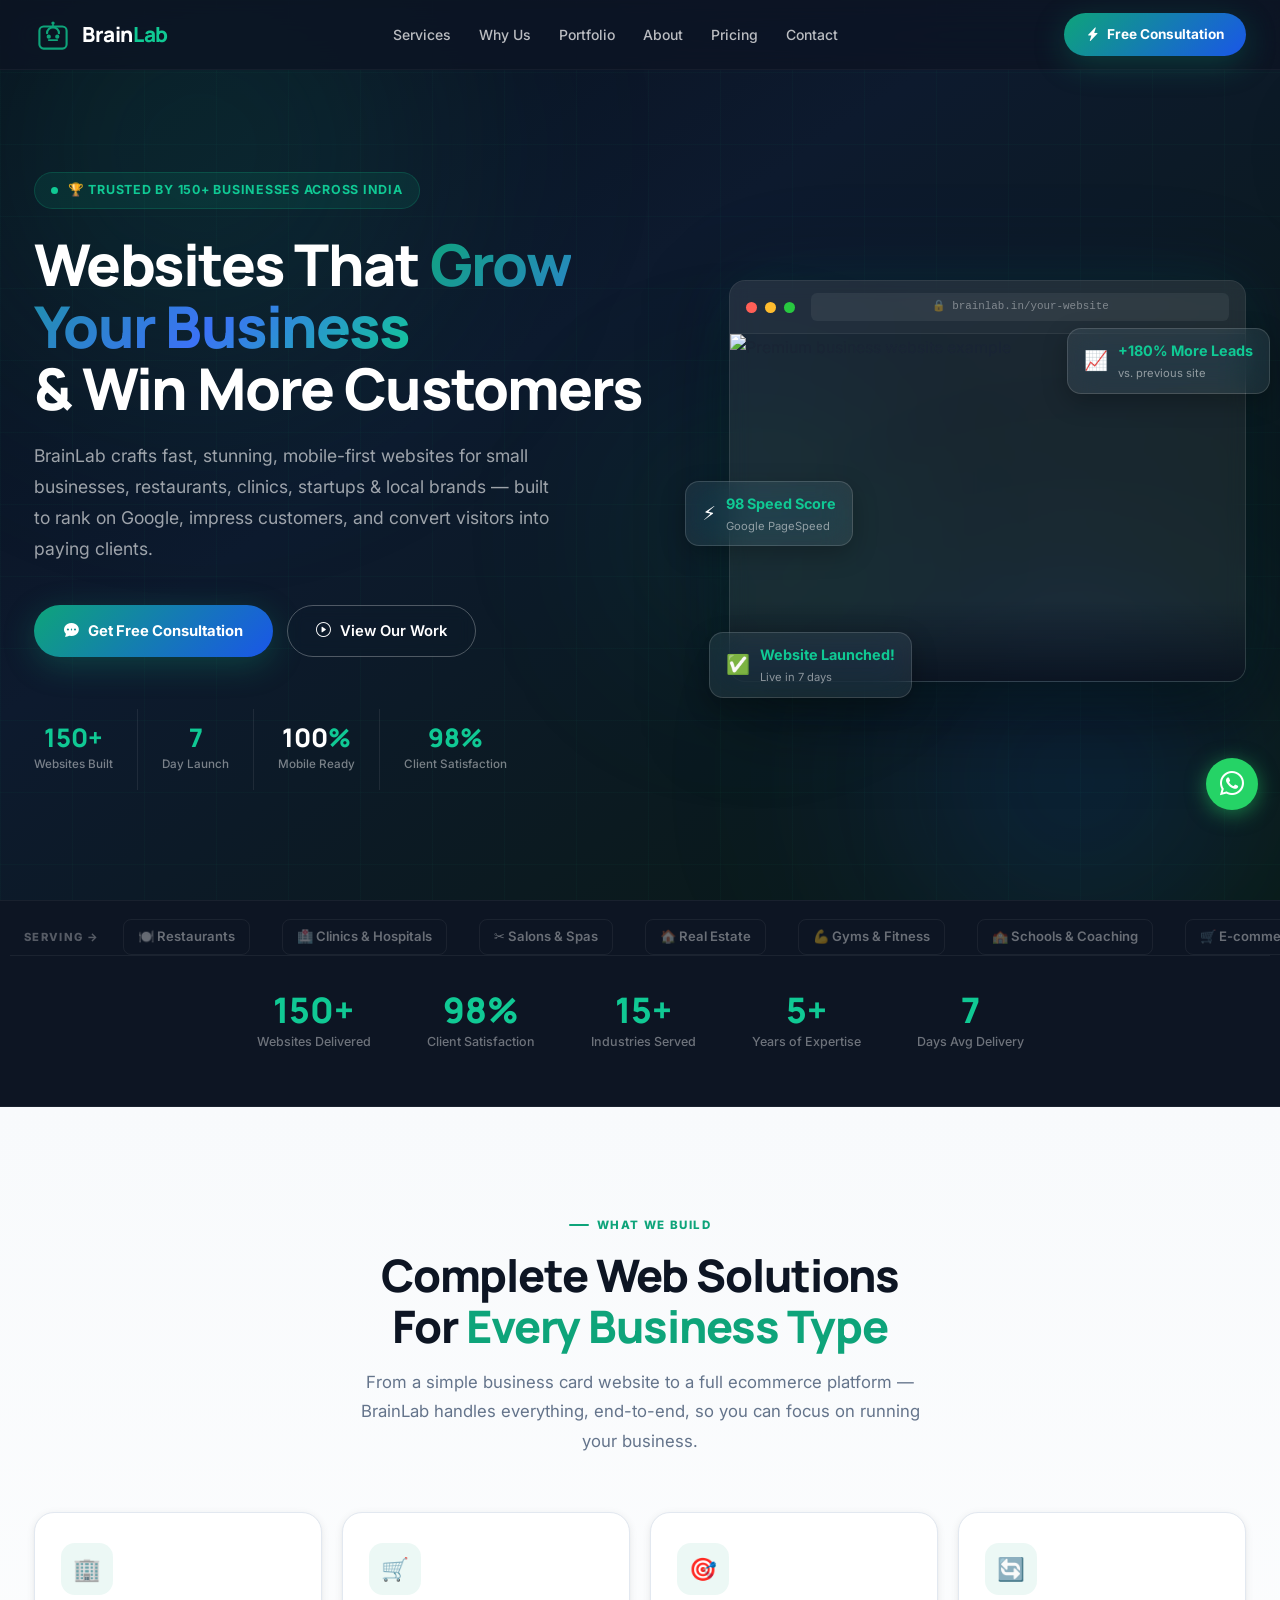
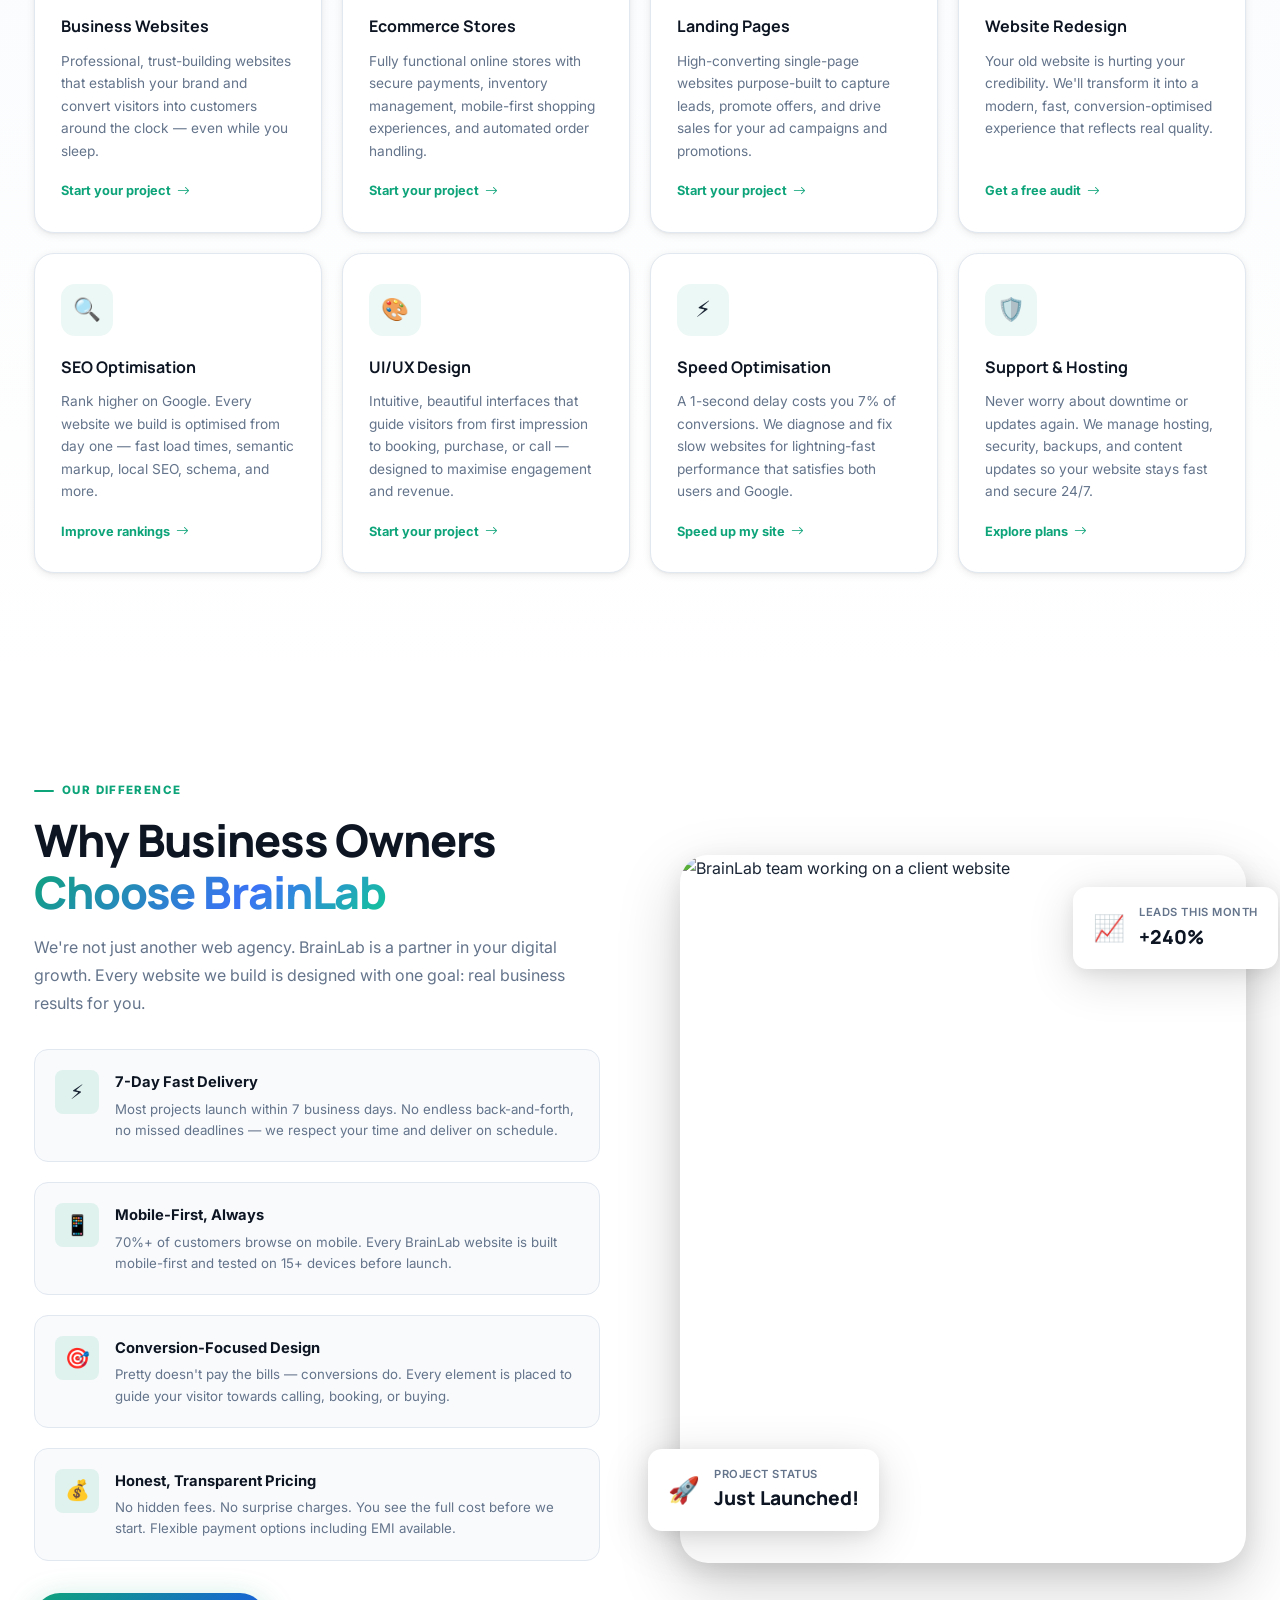
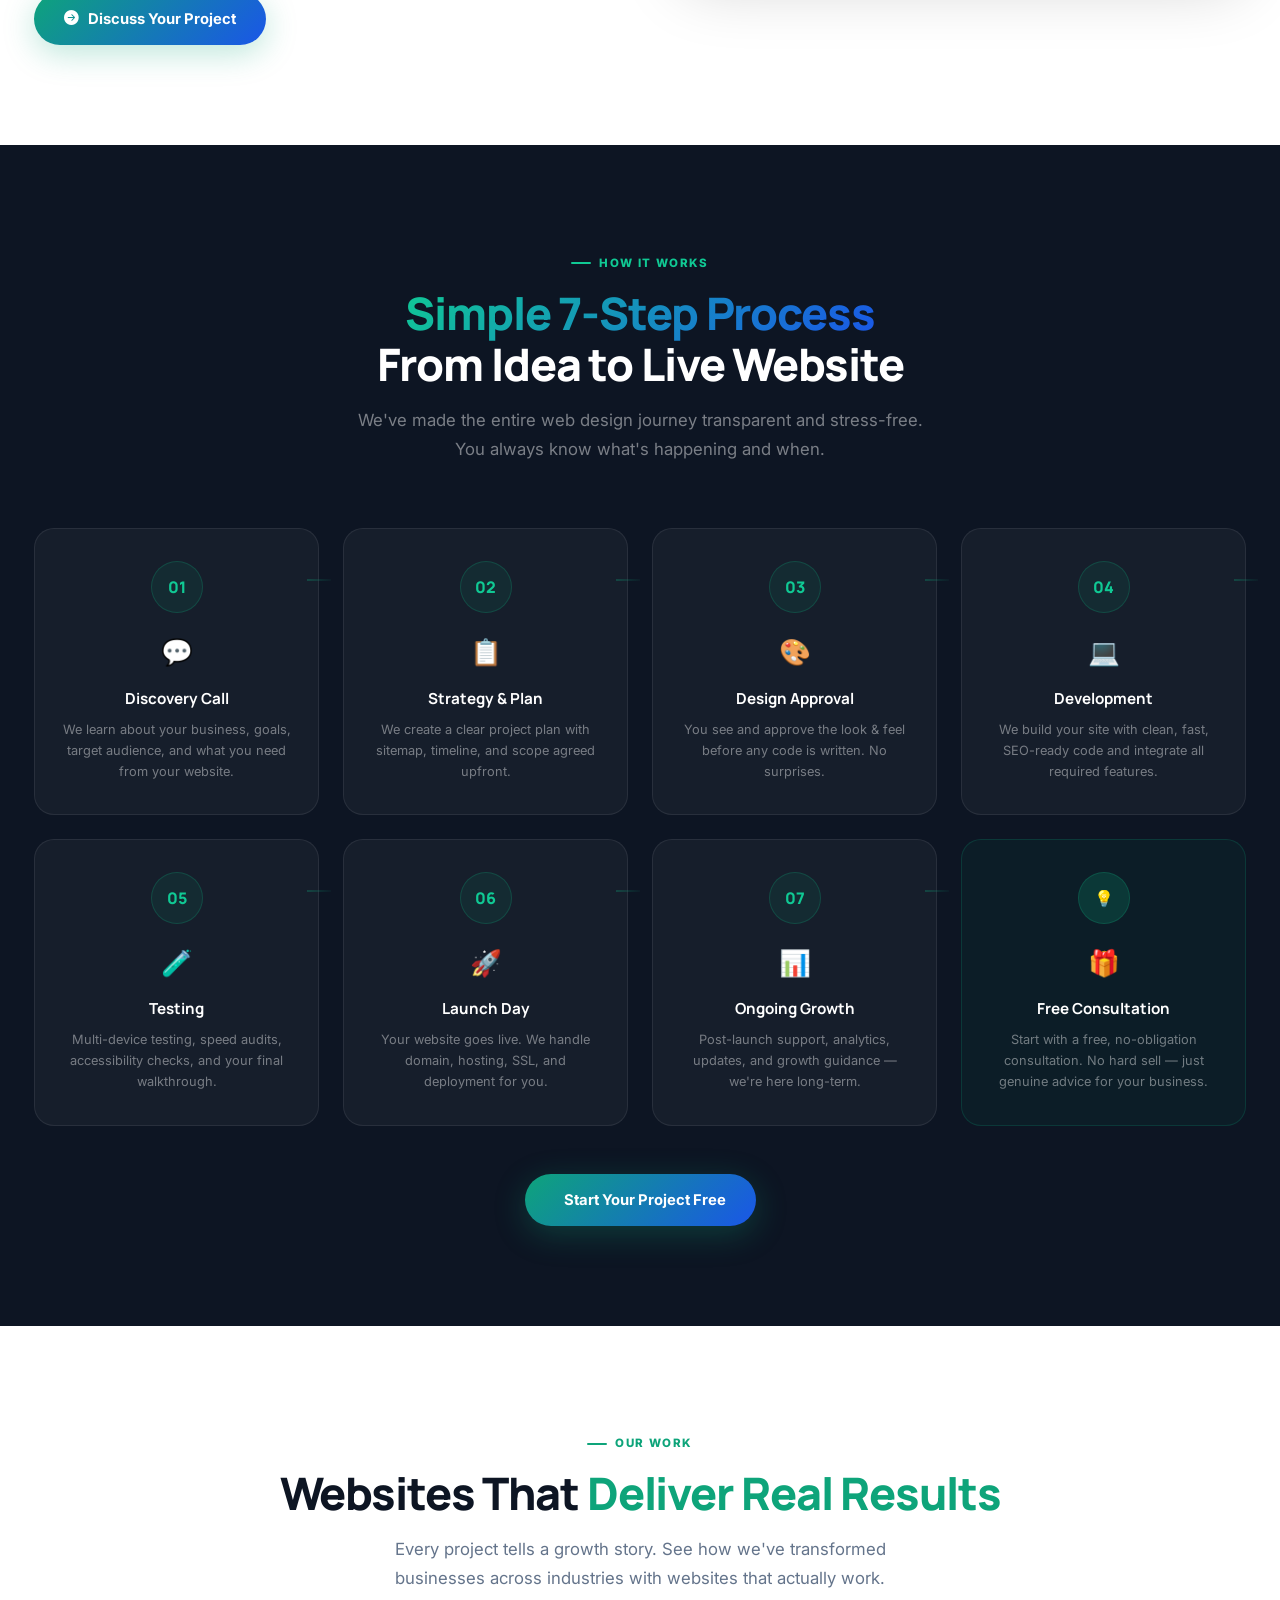
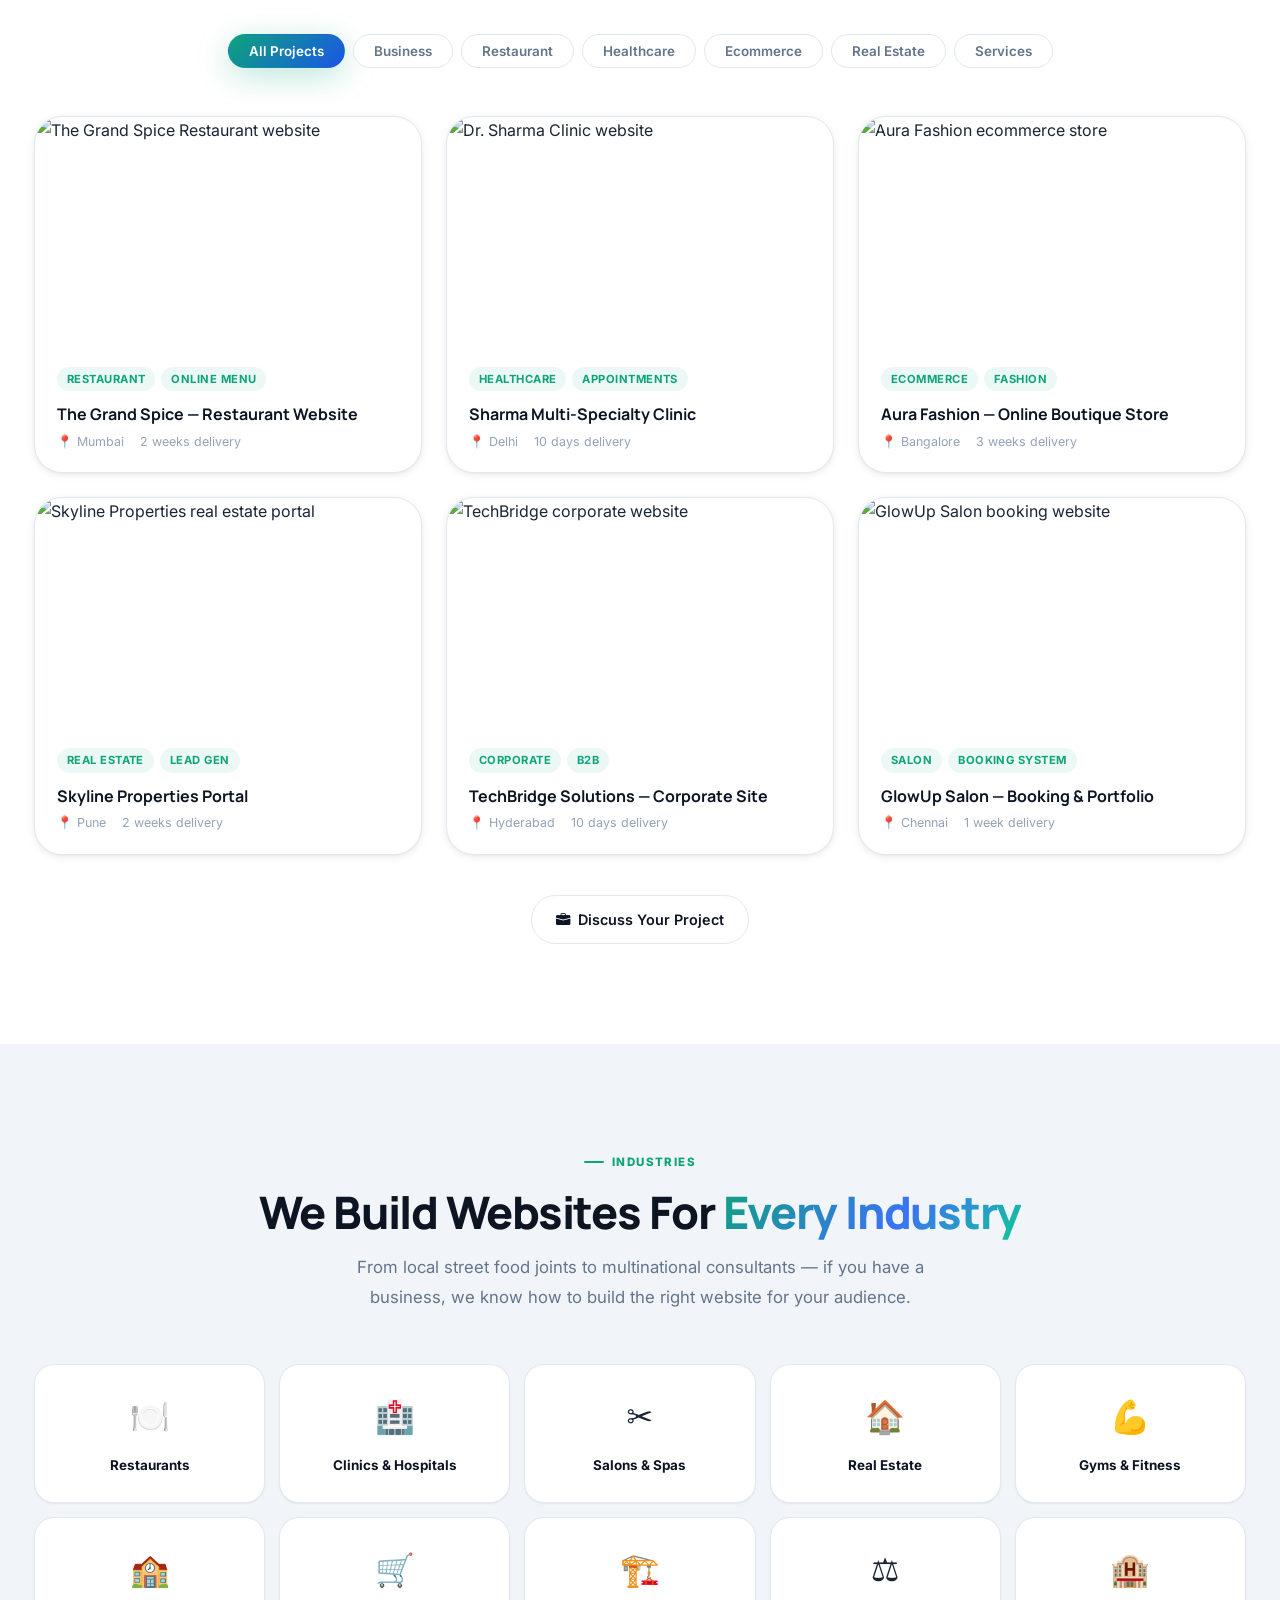
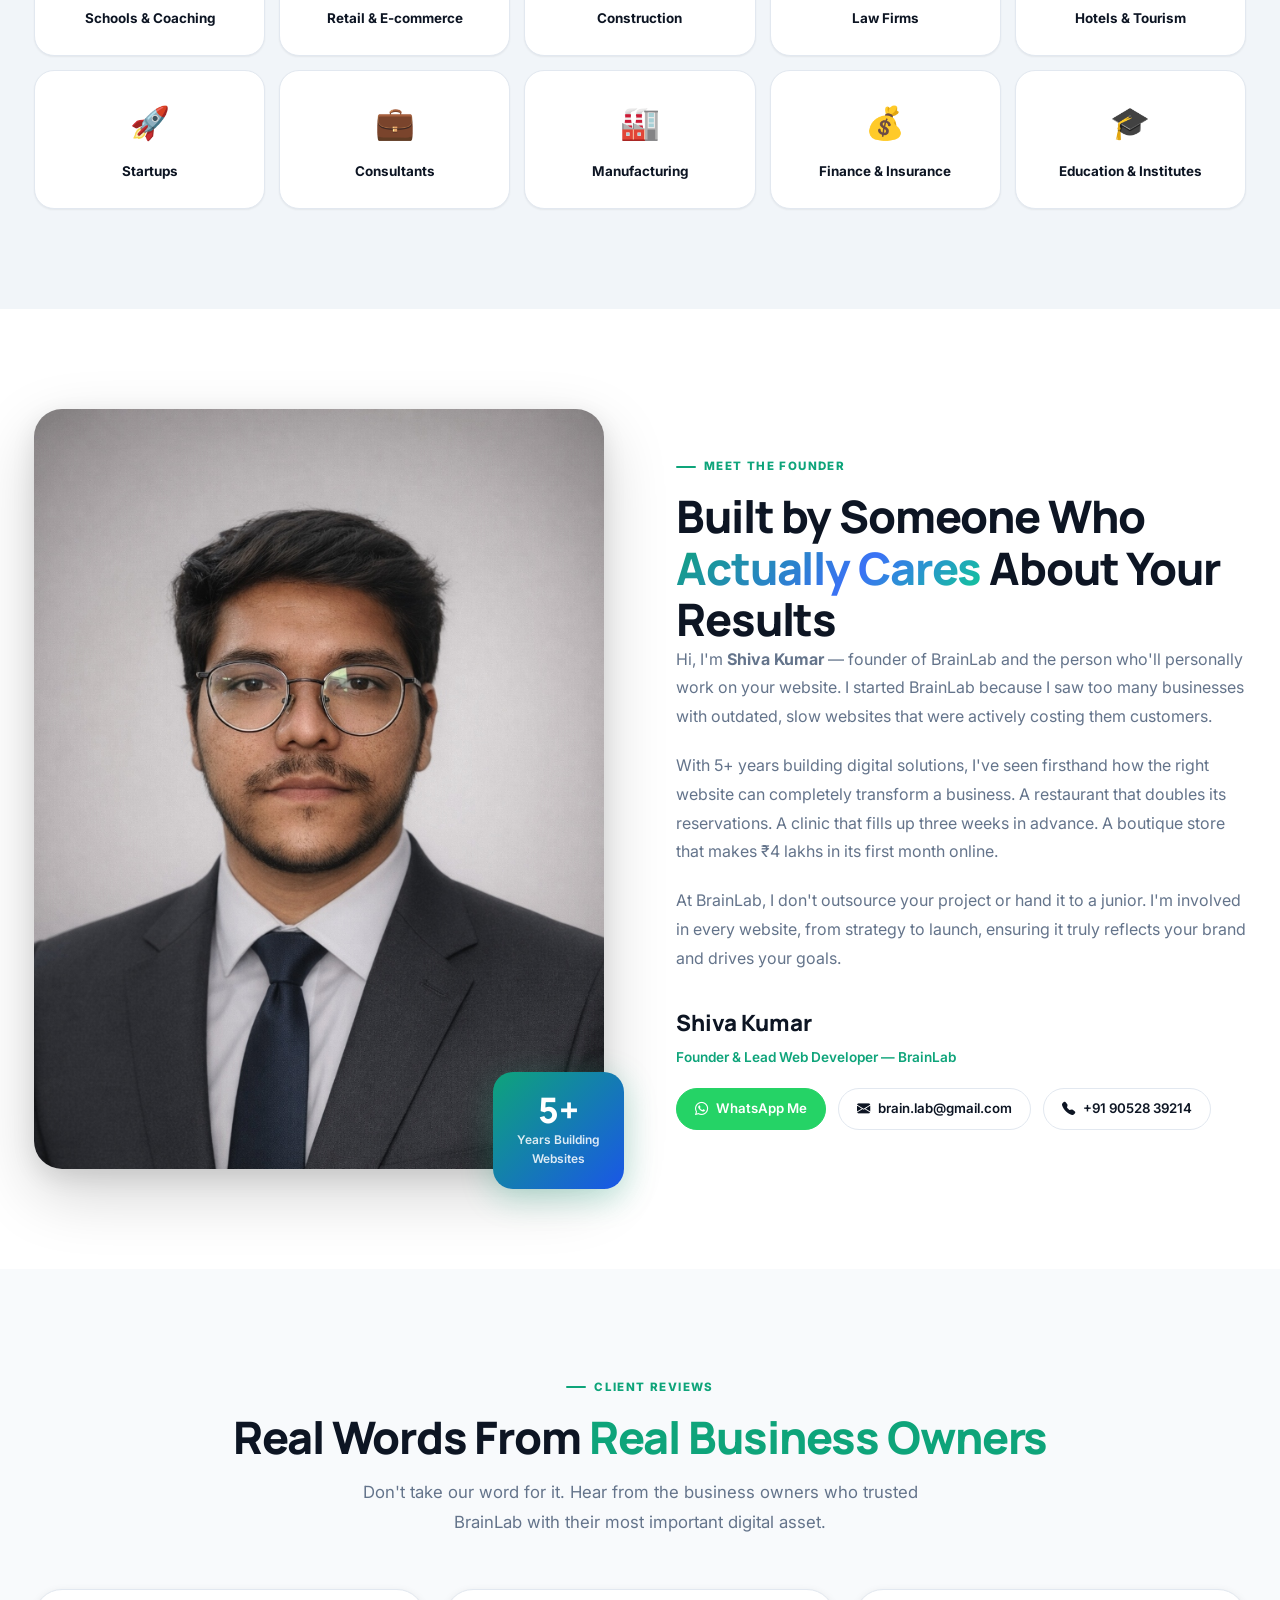
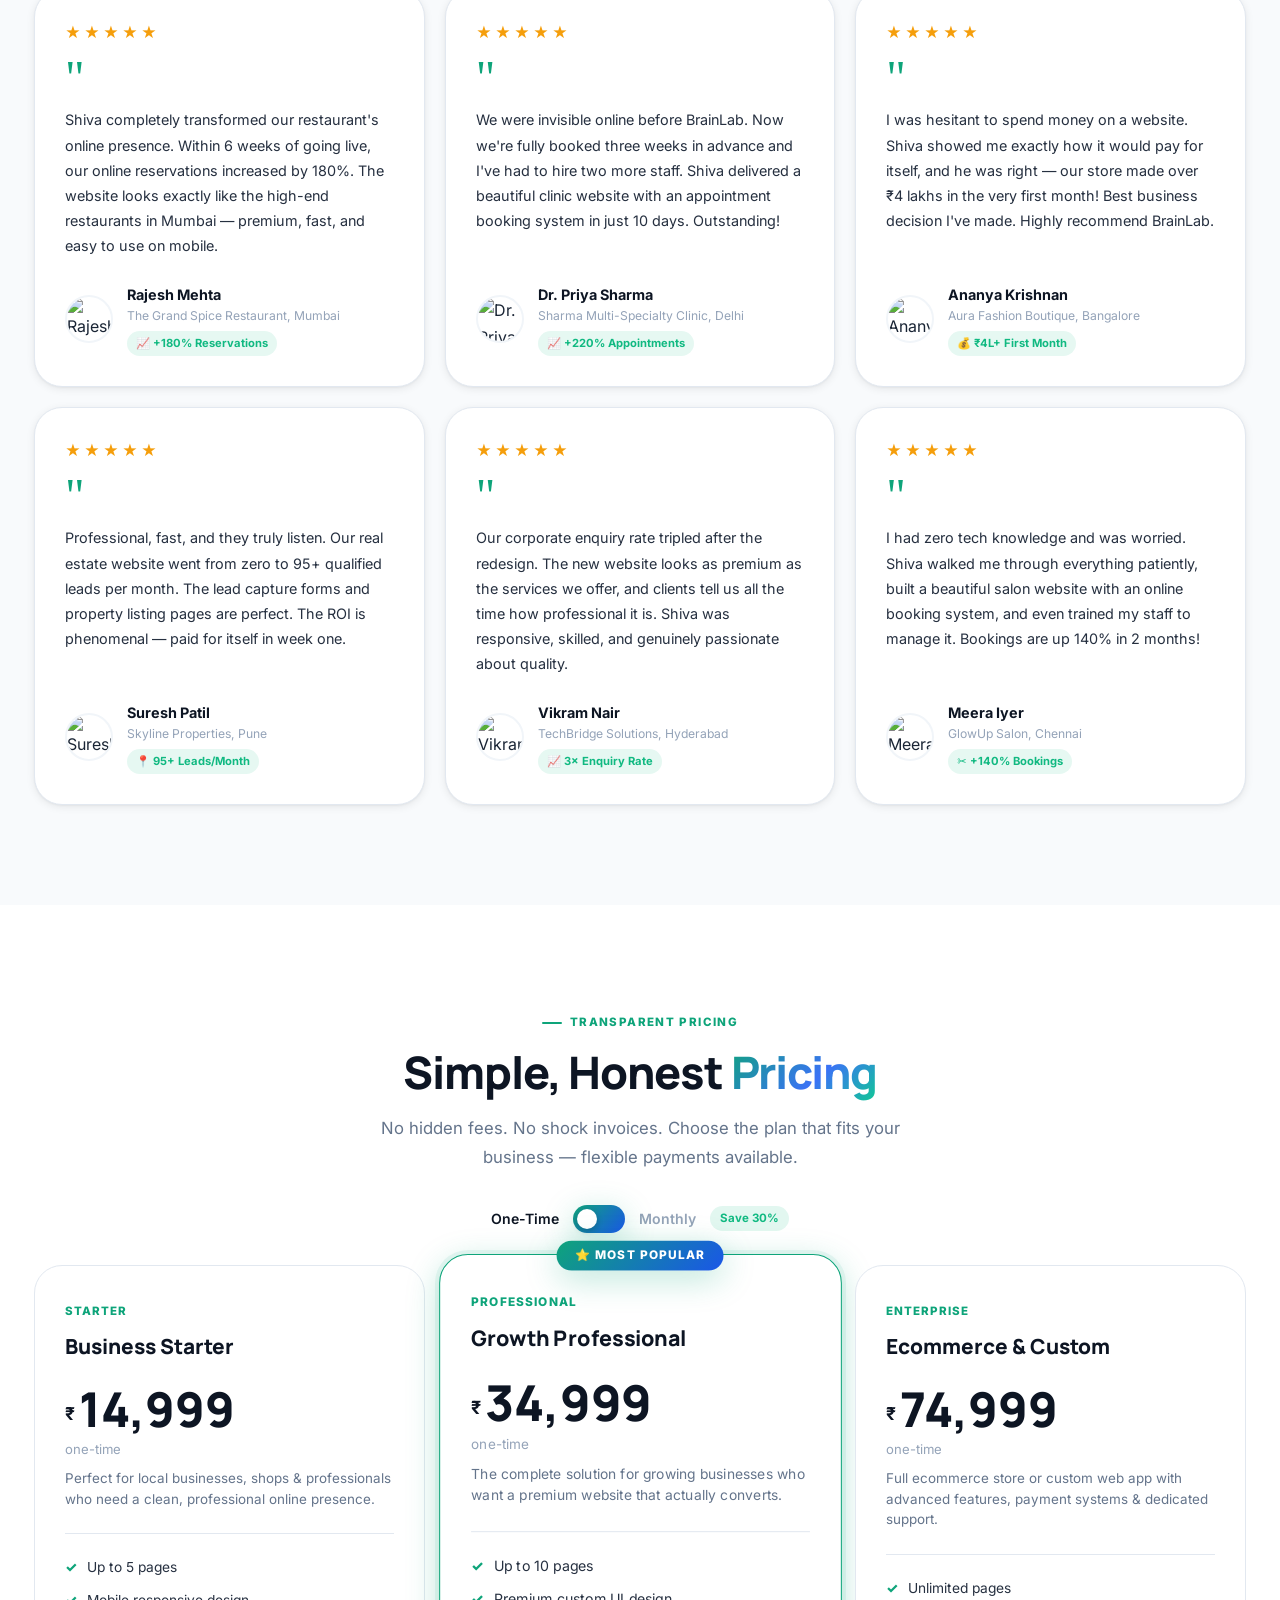
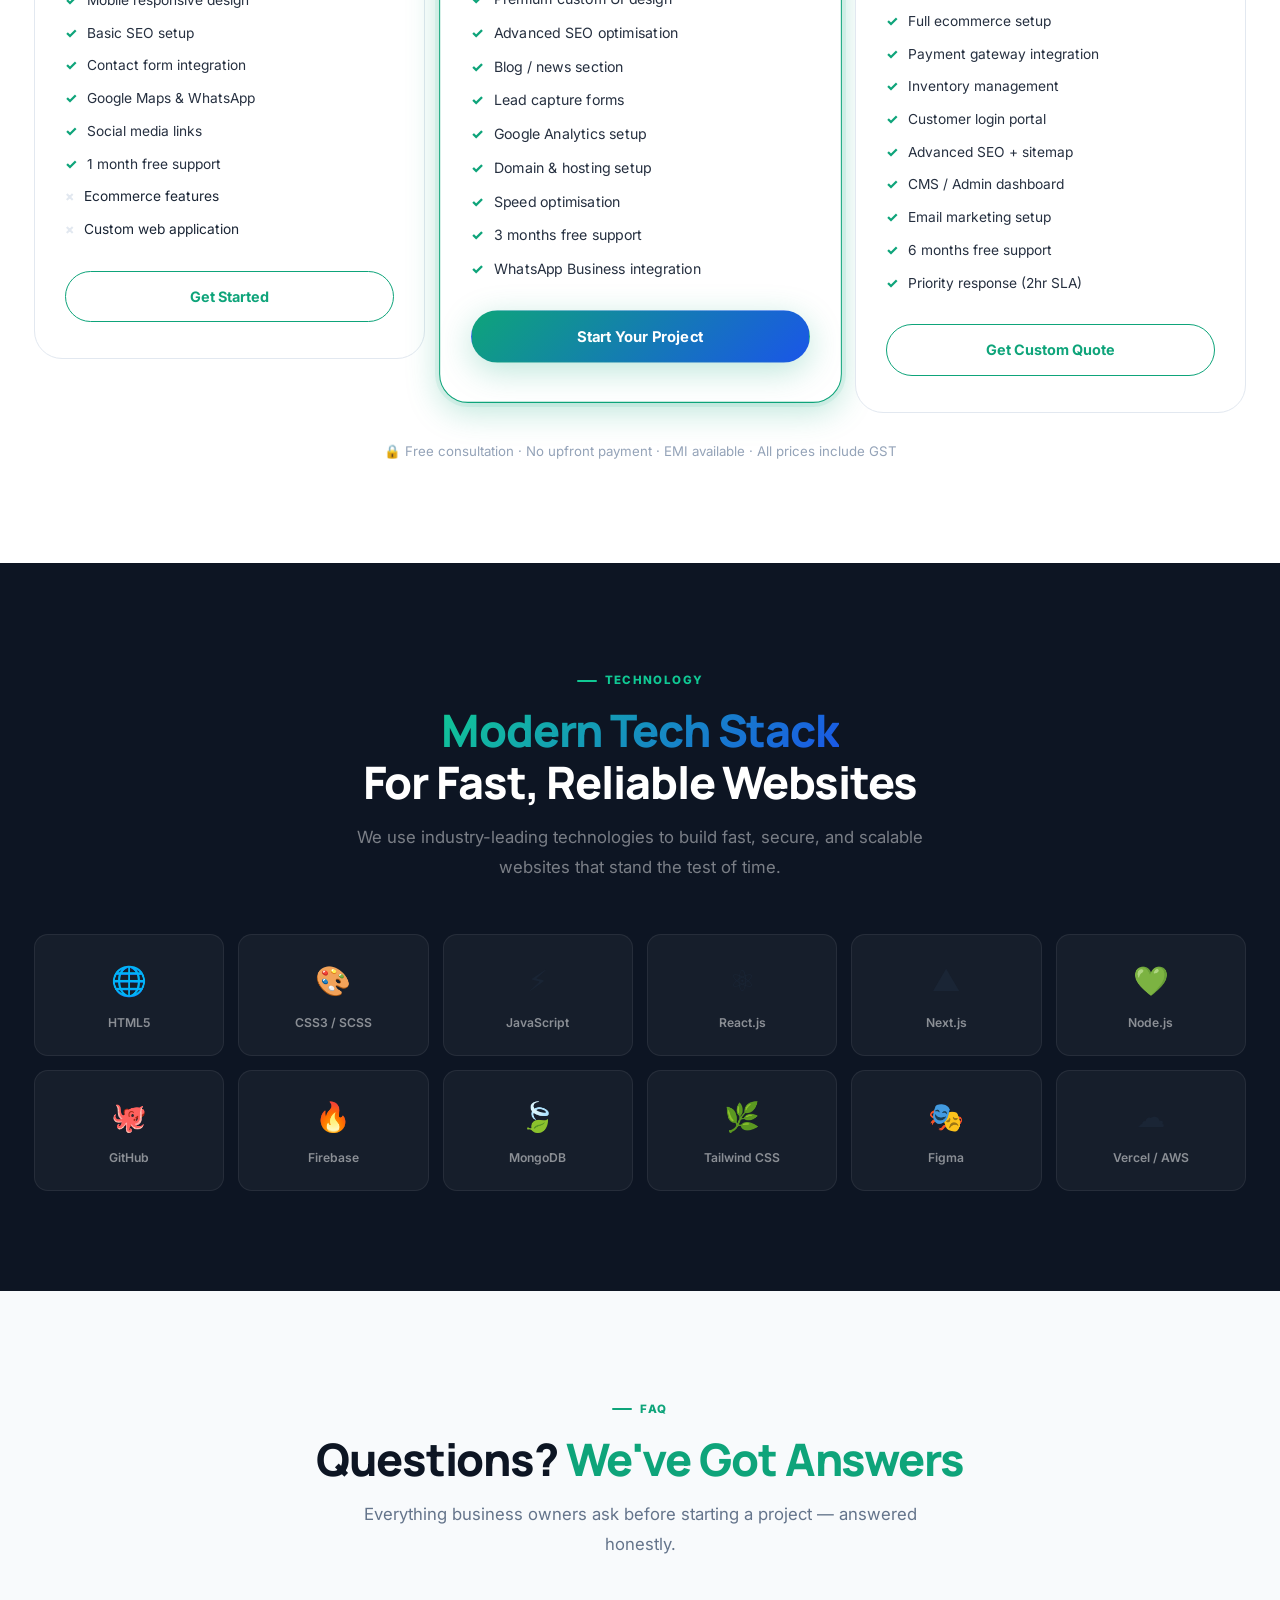
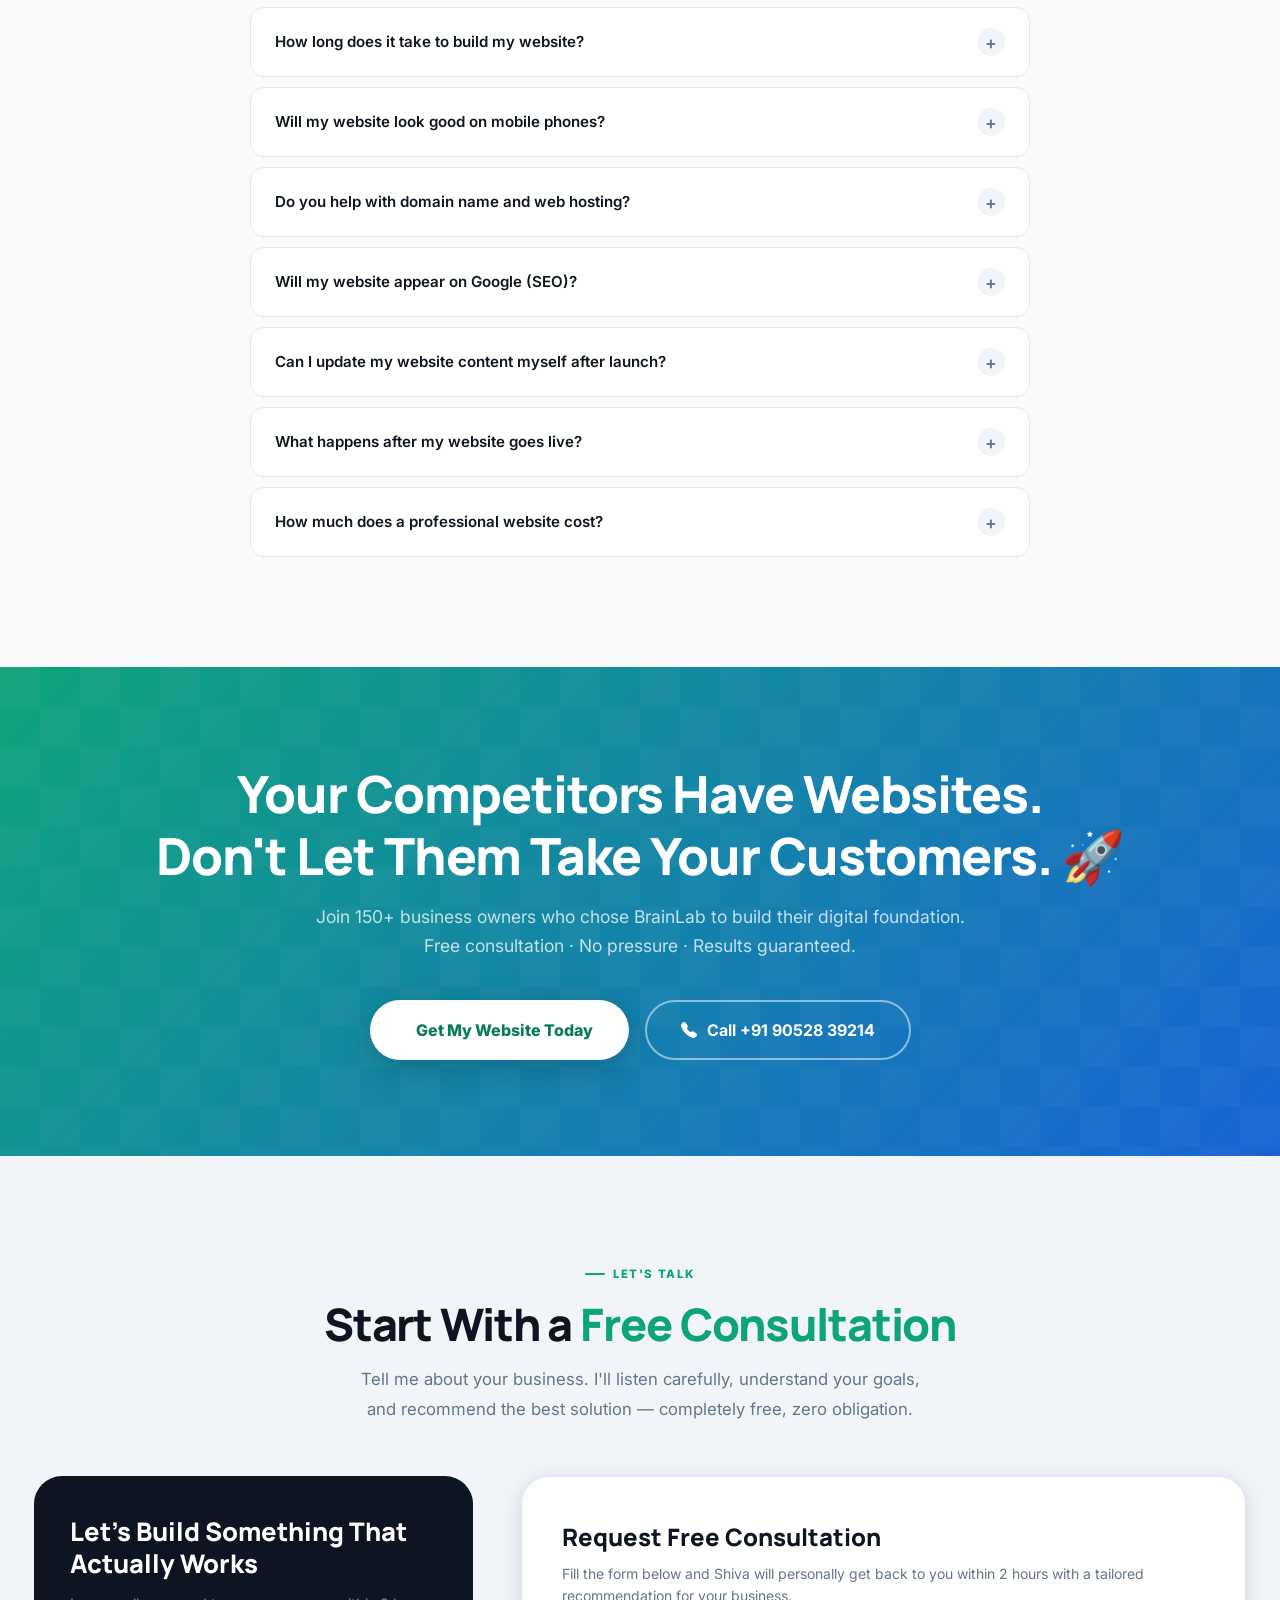
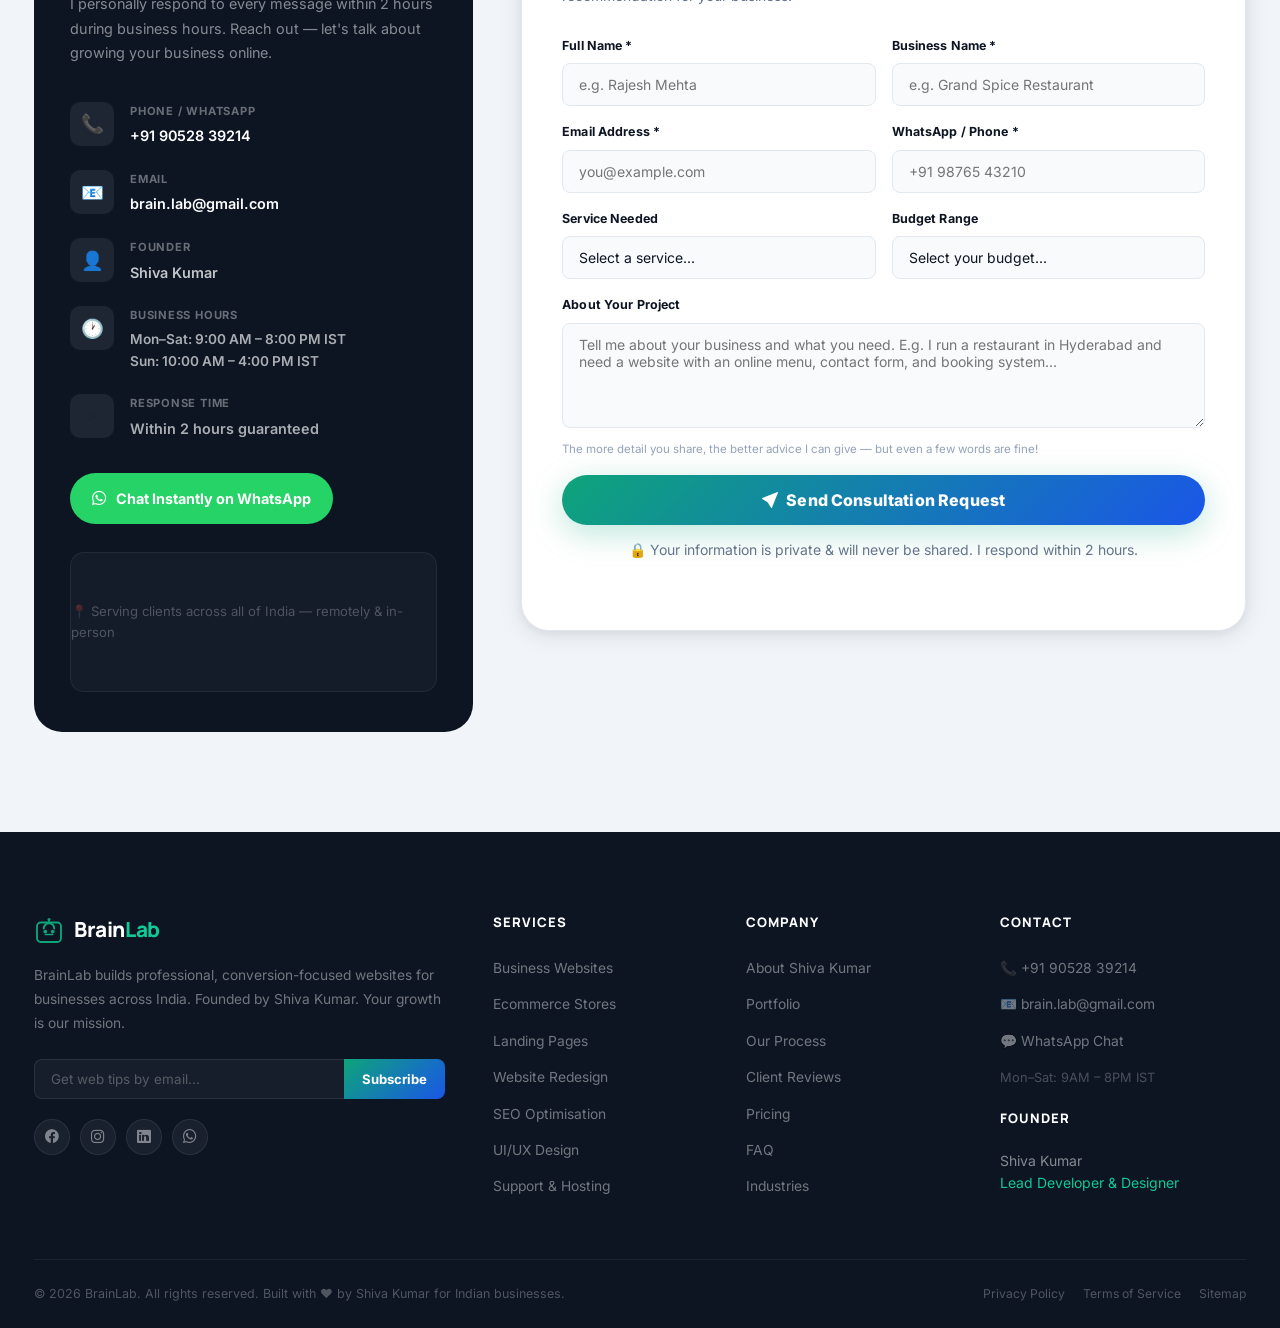
==== index.html @ be82bc50 "feat: initialize project structure and add core assets for BrainLab website deployment" ====
<!DOCTYPE html>
<html lang="en">
<head>
  <meta charset="UTF-8" />
  <meta name="viewport" content="width=device-width, initial-scale=1.0, viewport-fit=cover" />
  <title>BrainLab — Professional Web Design Agency | Websites That Grow Your Business</title>
  <meta name="description" content="BrainLab builds high-converting, mobile-first professional websites for businesses across India. Led by Shiva Kumar, we deliver fast, SEO-optimized, conversion-focused websites that generate real leads." />
  <meta name="keywords" content="web design agency, BrainLab, professional website design, business website India, ecommerce website, landing page, SEO website, web development Hyderabad, Shiva Kumar web designer" />
  <meta name="author" content="Shiva Kumar — BrainLab" />
  <meta name="robots" content="index, follow" />
  <link rel="canonical" href="https://brainlab.in/" />

  <!-- Open Graph -->
  <meta property="og:type" content="website" />
  <meta property="og:url" content="https://brainlab.in/" />
  <meta property="og:title" content="BrainLab — High-Converting Websites That Grow Your Business" />
  <meta property="og:description" content="Professional web design for small businesses, startups & local brands across India. Fast, SEO-optimized, mobile-first websites led by Shiva Kumar." />
  <meta property="og:image" content="images/shiva-kumar.jpg" />
  <meta property="og:site_name" content="BrainLab Web Studio" />

  <!-- Twitter Card -->
  <meta name="twitter:card" content="summary_large_image" />
  <meta name="twitter:title" content="BrainLab — Professional Web Design Agency" />
  <meta name="twitter:description" content="We build websites that attract customers, build trust & generate leads 24/7." />
  <meta name="twitter:image" content="images/shiva-kumar.jpg" />

  <!-- Schema.org Structured Data -->
  <script type="application/ld+json">
  {
    "@context": "https://schema.org",
    "@type": "ProfessionalService",
    "name": "BrainLab",
    "image": "https://brainlab.in/images/shiva-kumar.jpg",
    "description": "BrainLab is a premier web design & digital development studio in Hyderabad, India. Founded by Shiva Kumar, we build high-converting, fast, mobile-first websites for businesses nationwide.",
    "url": "https://brainlab.in/",
    "telephone": "+91-9052839214",
    "email": "brain.lab@gmail.com",
    "address": {
      "@type": "PostalAddress",
      "addressLocality": "Hyderabad",
      "addressRegion": "Telangana",
      "addressCountry": "IN"
    },
    "geo": {
      "@type": "GeoCoordinates",
      "latitude": 17.385044,
      "longitude": 78.486671
    },
    "founder": {
      "@type": "Person",
      "name": "Shiva Kumar",
      "jobTitle": "Founder & Lead Developer",
      "telephone": "+91-9052839214",
      "email": "brain.lab@gmail.com"
    },
    "priceRange": "₹14999 - ₹74999",
    "areaServed": ["Hyderabad", "Bangalore", "Mumbai", "Delhi", "Chennai", "Pune", "India"],
    "serviceType": ["Web Design", "Web Development", "Ecommerce Development", "Local SEO", "UI/UX Design", "Website Maintenance"],
    "openingHours": "Mo-Sa 09:00-20:00"
  }
  </script>

  <!-- Favicon -->
  <link rel="shortcut icon" href="images/favicon.ico" />

  <!-- Google Fonts -->
  <link rel="preconnect" href="https://fonts.googleapis.com" />
  <link rel="preconnect" href="https://fonts.gstatic.com" crossorigin />
  <link href="https://fonts.googleapis.com/css2?family=Inter:ital,opsz,wght@0,14..32,300..900;1,14..32,300..900&family=Manrope:wght@400;600;700;800;900&display=swap" rel="stylesheet" />

  <!-- Bootstrap Icons -->
  <link href="css/bootstrap-icons.css" rel="stylesheet" />
  <!-- Agency CSS -->
  <link href="css/agency.css" rel="stylesheet" />
</head>

<body>

<!-- ─── PAGE LOADER ─────────────────────────────────────── -->
<div id="page-loader" role="status" aria-label="Loading BrainLab">
  <div class="loader-brand">
    <svg viewBox="0 0 40 40" fill="none" xmlns="http://www.w3.org/2000/svg">
      <rect x="4" y="10" width="32" height="26" rx="5" stroke="#0EA47A" stroke-width="2.5"/>
      <path d="M13 18c0-3.866 3.134-7 7-7s7 3.134 7 7" stroke="#0EA47A" stroke-width="2.5" stroke-linecap="round"/>
      <circle cx="15" cy="22" r="2.5" fill="#0EA47A"/>
      <circle cx="25" cy="22" r="2.5" fill="#0EA47A"/>
      <path d="M15 26h10" stroke="#0EA47A" stroke-width="2" stroke-linecap="round"/>
      <circle cx="20" cy="6" r="2" fill="#0EA47A"/>
      <path d="M20 8v2" stroke="#0EA47A" stroke-width="2" stroke-linecap="round"/>
    </svg>
    <div class="loader-brand-text">Brain<span>Lab</span></div>
  </div>
  <div class="loader-bar"><div class="loader-bar-inner"></div></div>
</div>

<!-- ─── NAVBAR ──────────────────────────────────────────── -->
<nav class="site-nav" id="site-nav" role="navigation" aria-label="Main navigation">
  <div class="nav-inner">
    <a href="#hero" class="nav-logo" aria-label="BrainLab Home">
      <div class="nav-logo-icon" aria-hidden="true">
        <svg width="34" height="34" viewBox="0 0 40 40" fill="none" xmlns="http://www.w3.org/2000/svg">
          <rect x="4" y="10" width="32" height="26" rx="5" stroke="#0EA47A" stroke-width="2.5"/>
          <path d="M13 18c0-3.866 3.134-7 7-7s7 3.134 7 7" stroke="#0EA47A" stroke-width="2.5" stroke-linecap="round"/>
          <circle cx="15" cy="22" r="2.5" fill="#0EA47A"/>
          <circle cx="25" cy="22" r="2.5" fill="#0EA47A"/>
          <path d="M15 26h10" stroke="#0EA47A" stroke-width="2" stroke-linecap="round"/>
          <circle cx="20" cy="6" r="2" fill="#0EA47A"/>
          <path d="M20 8v2" stroke="#0EA47A" stroke-width="2" stroke-linecap="round"/>
        </svg>
      </div>
      <div class="nav-logo-text">Brain<span>Lab</span></div>
    </a>

    <div class="nav-links" id="nav-links">
      <a href="#services" id="nl-services">Services</a>
      <a href="#why-us" id="nl-why">Why Us</a>
      <a href="#portfolio" id="nl-portfolio">Portfolio</a>
      <a href="#about" id="nl-about">About</a>
      <a href="#pricing" id="nl-pricing">Pricing</a>
      <a href="#contact" id="nl-contact">Contact</a>
    </div>

    <div class="nav-cta-area">
      <a href="#contact" class="btn-nav" id="nav-cta-btn">
        <i class="bi bi-lightning-charge-fill" aria-hidden="true"></i> Free Consultation
      </a>
      <button class="hamburger" id="hamburger" aria-label="Toggle menu" aria-expanded="false" aria-controls="mobile-drawer">
        <span></span><span></span><span></span>
      </button>
    </div>
  </div>
</nav>

<!-- Mobile Drawer -->
<div class="mobile-drawer" id="mobile-drawer" aria-hidden="true" role="dialog" aria-label="Navigation menu">
  <a href="#services"><i class="bi bi-grid-3x3-gap-fill"></i> Services</a>
  <a href="#why-us"><i class="bi bi-patch-check-fill"></i> Why Choose BrainLab</a>
  <a href="#portfolio"><i class="bi bi-images"></i> Portfolio</a>
  <a href="#about"><i class="bi bi-person-badge-fill"></i> About Shiva Kumar</a>
  <a href="#process"><i class="bi bi-diagram-3-fill"></i> Our Process</a>
  <a href="#industries"><i class="bi bi-building"></i> Industries We Serve</a>
  <a href="#testimonials"><i class="bi bi-star-fill"></i> Client Reviews</a>
  <a href="#pricing"><i class="bi bi-tag-fill"></i> Pricing</a>
  <a href="#faq"><i class="bi bi-question-circle-fill"></i> FAQ</a>
  <a href="#contact" class="drawer-cta"><i class="bi bi-rocket-takeoff-fill"></i> Get Free Consultation</a>
</div>

<!-- ─── HERO ─────────────────────────────────────────────── -->
<section id="hero" aria-label="Hero - Professional Web Design Agency">
  <div class="hero-bg" aria-hidden="true">
    <div class="hero-grid-lines"></div>
    <div class="hero-orb orb-1"></div>
    <div class="hero-orb orb-2"></div>
    <div class="hero-orb orb-3"></div>
    <div class="particles" id="particles-container"></div>
  </div>

  <div class="hero-inner">
    <!-- Copy -->
    <div class="hero-text">
      <div class="hero-eyebrow">
        <span class="live-dot" aria-hidden="true"></span>
        🏆 Trusted by 150+ Businesses Across India
      </div>

      <h1 class="hero-h1">
        Websites That <span class="brand-text">Grow Your Business</span><br/>& Win More Customers
      </h1>

      <p class="hero-sub">
        BrainLab crafts fast, stunning, mobile-first websites for small businesses, restaurants, clinics, startups & local brands — built to rank on Google, impress customers, and convert visitors into paying clients.
      </p>

      <div class="hero-actions">
        <a href="#contact" class="btn-primary" id="hero-cta-primary">
          <i class="bi bi-chat-dots-fill" aria-hidden="true"></i> Get Free Consultation
        </a>
        <a href="#portfolio" class="btn-outline" id="hero-cta-secondary">
          <i class="bi bi-play-circle" aria-hidden="true"></i> View Our Work
        </a>
      </div>

      <div class="hero-stats" role="list" aria-label="Key stats">
        <div class="hstat" role="listitem">
          <div class="hstat-val"><span class="counter num-accent" data-target="150">0</span><span class="num-accent">+</span></div>
          <div class="hstat-lbl">Websites Built</div>
        </div>
        <div class="hstat" role="listitem">
          <div class="hstat-val"><span class="num-accent">7</span></div>
          <div class="hstat-lbl">Day Launch</div>
        </div>
        <div class="hstat" role="listitem">
          <div class="hstat-val">100<span class="num-accent">%</span></div>
          <div class="hstat-lbl">Mobile Ready</div>
        </div>
        <div class="hstat" role="listitem">
          <div class="hstat-val"><span class="counter num-accent" data-target="98">0</span><span class="num-accent">%</span></div>
          <div class="hstat-lbl">Client Satisfaction</div>
        </div>
      </div>
    </div>

    <!-- Visual -->
    <div class="hero-visual" aria-hidden="true">
      <div class="hero-device">
        <div class="device-frame">
          <div class="device-topbar">
            <div class="device-dot"></div>
            <div class="device-dot"></div>
            <div class="device-dot"></div>
            <div class="device-url-bar">🔒 brainlab.in/your-website</div>
          </div>
          <div class="device-body">
            <img
              src="https://images.unsplash.com/photo-1467232004584-a241de8bcf5d?w=520&auto=format&fit=crop&q=80"
              alt="Premium business website example"
              loading="eager"
              width="520"
              height="350"
            />
            <div class="device-overlay-gradient"></div>
          </div>
        </div>

        <!-- Floating badges -->
        <div class="hero-badge hb-1">
          <span class="hb-icon">✅</span>
          <div class="hb-text">
            <strong>Website Launched!</strong>
            <span>Live in 7 days</span>
          </div>
        </div>
        <div class="hero-badge hb-2">
          <span class="hb-icon">📈</span>
          <div class="hb-text">
            <strong>+180% More Leads</strong>
            <span>vs. previous site</span>
          </div>
        </div>
        <div class="hero-badge hb-3">
          <span class="hb-icon">⚡</span>
          <div class="hb-text">
            <strong>98 Speed Score</strong>
            <span>Google PageSpeed</span>
          </div>
        </div>
      </div>
    </div>
  </div>
</section>

<!-- ─── TRUST MARQUEE ────────────────────────────────────── -->
<section id="trust-strip" aria-label="Industries we serve">
  <div style="display:flex; overflow:hidden; align-items:center;">
    <div class="marquee-label" aria-hidden="true">Serving →</div>
    <div style="overflow:hidden; flex:1;">
      <div style="display:flex;" aria-hidden="true">
        <div class="marquee-track" id="marquee-track">
          <div class="marquee-item">🍽️ Restaurants</div>
          <div class="marquee-item">🏥 Clinics & Hospitals</div>
          <div class="marquee-item">✂️ Salons & Spas</div>
          <div class="marquee-item">🏠 Real Estate</div>
          <div class="marquee-item">💪 Gyms & Fitness</div>
          <div class="marquee-item">🏫 Schools & Coaching</div>
          <div class="marquee-item">🛒 E-commerce Stores</div>
          <div class="marquee-item">🏗️ Construction</div>
          <div class="marquee-item">⚖️ Law Firms</div>
          <div class="marquee-item">🚀 Startups</div>
          <div class="marquee-item">🏨 Hotels & Tourism</div>
          <div class="marquee-item">💼 Consultants</div>
          <!-- Duplicate for seamless loop -->
          <div class="marquee-item">🍽️ Restaurants</div>
          <div class="marquee-item">🏥 Clinics & Hospitals</div>
          <div class="marquee-item">✂️ Salons & Spas</div>
          <div class="marquee-item">🏠 Real Estate</div>
          <div class="marquee-item">💪 Gyms & Fitness</div>
          <div class="marquee-item">🏫 Schools & Coaching</div>
          <div class="marquee-item">🛒 E-commerce Stores</div>
          <div class="marquee-item">🏗️ Construction</div>
          <div class="marquee-item">⚖️ Law Firms</div>
          <div class="marquee-item">🚀 Startups</div>
          <div class="marquee-item">🏨 Hotels & Tourism</div>
          <div class="marquee-item">💼 Consultants</div>
        </div>
      </div>
    </div>
  </div>
  <div class="stats-row" role="list" aria-label="Company statistics">
    <div class="stat-block" role="listitem">
      <div class="stat-val"><span class="counter accent" data-target="150">0</span><span class="accent">+</span></div>
      <div class="stat-lbl">Websites Delivered</div>
    </div>
    <div class="stat-block" role="listitem">
      <div class="stat-val"><span class="counter accent" data-target="98">0</span><span class="accent">%</span></div>
      <div class="stat-lbl">Client Satisfaction</div>
    </div>
    <div class="stat-block" role="listitem">
      <div class="stat-val"><span class="counter accent" data-target="15">0</span><span class="accent">+</span></div>
      <div class="stat-lbl">Industries Served</div>
    </div>
    <div class="stat-block" role="listitem">
      <div class="stat-val"><span class="accent">5</span><span class="accent">+</span></div>
      <div class="stat-lbl">Years of Expertise</div>
    </div>
    <div class="stat-block" role="listitem">
      <div class="stat-val"><span class="accent">7</span></div>
      <div class="stat-lbl">Days Avg Delivery</div>
    </div>
  </div>
</section>

<!-- ─── SERVICES ─────────────────────────────────────────── -->
<section id="services" class="section" aria-labelledby="services-heading">
  <div class="container">
    <div class="text-center reveal">
      <span class="section-label" id="services-eyebrow">What We Build</span>
      <h2 class="section-title" id="services-heading">
        Complete Web Solutions<br/>For <span class="teal">Every Business Type</span>
      </h2>
      <p class="section-desc">From a simple business card website to a full ecommerce platform — BrainLab handles everything, end-to-end, so you can focus on running your business.</p>
    </div>

    <div class="services-grid" style="margin-top:56px;">

      <div class="svc-card reveal" tabindex="0" role="article">
        <div class="svc-icon-wrap" aria-hidden="true">🏢</div>
        <div class="svc-name">Business Websites</div>
        <div class="svc-desc">Professional, trust-building websites that establish your brand and convert visitors into customers around the clock — even while you sleep.</div>
        <a href="#contact" class="svc-cta">Start your project <i class="bi bi-arrow-right" aria-hidden="true"></i></a>
      </div>

      <div class="svc-card reveal" tabindex="0" role="article">
        <div class="svc-icon-wrap" aria-hidden="true">🛒</div>
        <div class="svc-name">Ecommerce Stores</div>
        <div class="svc-desc">Fully functional online stores with secure payments, inventory management, mobile-first shopping experiences, and automated order handling.</div>
        <a href="#contact" class="svc-cta">Start your project <i class="bi bi-arrow-right" aria-hidden="true"></i></a>
      </div>

      <div class="svc-card reveal" tabindex="0" role="article">
        <div class="svc-icon-wrap" aria-hidden="true">🎯</div>
        <div class="svc-name">Landing Pages</div>
        <div class="svc-desc">High-converting single-page websites purpose-built to capture leads, promote offers, and drive sales for your ad campaigns and promotions.</div>
        <a href="#contact" class="svc-cta">Start your project <i class="bi bi-arrow-right" aria-hidden="true"></i></a>
      </div>

      <div class="svc-card reveal" tabindex="0" role="article">
        <div class="svc-icon-wrap" aria-hidden="true">🔄</div>
        <div class="svc-name">Website Redesign</div>
        <div class="svc-desc">Your old website is hurting your credibility. We'll transform it into a modern, fast, conversion-optimised experience that reflects real quality.</div>
        <a href="#contact" class="svc-cta">Get a free audit <i class="bi bi-arrow-right" aria-hidden="true"></i></a>
      </div>

      <div class="svc-card reveal" tabindex="0" role="article">
        <div class="svc-icon-wrap" aria-hidden="true">🔍</div>
        <div class="svc-name">SEO Optimisation</div>
        <div class="svc-desc">Rank higher on Google. Every website we build is optimised from day one — fast load times, semantic markup, local SEO, schema, and more.</div>
        <a href="#contact" class="svc-cta">Improve rankings <i class="bi bi-arrow-right" aria-hidden="true"></i></a>
      </div>

      <div class="svc-card reveal" tabindex="0" role="article">
        <div class="svc-icon-wrap" aria-hidden="true">🎨</div>
        <div class="svc-name">UI/UX Design</div>
        <div class="svc-desc">Intuitive, beautiful interfaces that guide visitors from first impression to booking, purchase, or call — designed to maximise engagement and revenue.</div>
        <a href="#contact" class="svc-cta">Start your project <i class="bi bi-arrow-right" aria-hidden="true"></i></a>
      </div>

      <div class="svc-card reveal" tabindex="0" role="article">
        <div class="svc-icon-wrap" aria-hidden="true">⚡</div>
        <div class="svc-name">Speed Optimisation</div>
        <div class="svc-desc">A 1-second delay costs you 7% of conversions. We diagnose and fix slow websites for lightning-fast performance that satisfies both users and Google.</div>
        <a href="#contact" class="svc-cta">Speed up my site <i class="bi bi-arrow-right" aria-hidden="true"></i></a>
      </div>

      <div class="svc-card reveal" tabindex="0" role="article">
        <div class="svc-icon-wrap" aria-hidden="true">🛡️</div>
        <div class="svc-name">Support & Hosting</div>
        <div class="svc-desc">Never worry about downtime or updates again. We manage hosting, security, backups, and content updates so your website stays fast and secure 24/7.</div>
        <a href="#contact" class="svc-cta">Explore plans <i class="bi bi-arrow-right" aria-hidden="true"></i></a>
      </div>

    </div>
  </div>
</section>

<!-- ─── WHY US ────────────────────────────────────────────── -->
<section id="why-us" class="section" aria-labelledby="why-heading">
  <div class="container">
    <div class="why-inner">

      <div class="why-left">
        <span class="section-label reveal">Our Difference</span>
        <h2 class="section-title reveal" id="why-heading">
          Why Business Owners<br/><span class="grad">Choose BrainLab</span>
        </h2>
        <p class="reveal" style="margin-top:14px;">We're not just another web agency. BrainLab is a partner in your digital growth. Every website we build is designed with one goal: real business results for you.</p>

        <div class="why-features">

          <div class="why-feat reveal">
            <div class="why-feat-icon" aria-hidden="true">⚡</div>
            <div>
              <div class="why-feat-title">7-Day Fast Delivery</div>
              <div class="why-feat-desc">Most projects launch within 7 business days. No endless back-and-forth, no missed deadlines — we respect your time and deliver on schedule.</div>
            </div>
          </div>

          <div class="why-feat reveal">
            <div class="why-feat-icon" aria-hidden="true">📱</div>
            <div>
              <div class="why-feat-title">Mobile-First, Always</div>
              <div class="why-feat-desc">70%+ of customers browse on mobile. Every BrainLab website is built mobile-first and tested on 15+ devices before launch.</div>
            </div>
          </div>

          <div class="why-feat reveal">
            <div class="why-feat-icon" aria-hidden="true">🎯</div>
            <div>
              <div class="why-feat-title">Conversion-Focused Design</div>
              <div class="why-feat-desc">Pretty doesn't pay the bills — conversions do. Every element is placed to guide your visitor towards calling, booking, or buying.</div>
            </div>
          </div>

          <div class="why-feat reveal">
            <div class="why-feat-icon" aria-hidden="true">💰</div>
            <div>
              <div class="why-feat-title">Honest, Transparent Pricing</div>
              <div class="why-feat-desc">No hidden fees. No surprise charges. You see the full cost before we start. Flexible payment options including EMI available.</div>
            </div>
          </div>

        </div>

        <div style="margin-top:32px;" class="reveal">
          <a href="#contact" class="btn-primary" style="width:fit-content;">
            <i class="bi bi-arrow-right-circle-fill" aria-hidden="true"></i> Discuss Your Project
          </a>
        </div>
      </div>

      <!-- Right visual -->
      <div class="why-right reveal-right">
        <div class="why-visual-stack">
          <img
            class="why-img-main"
            src="https://images.unsplash.com/photo-1516321318423-f06f85e504b3?w=600&auto=format&fit=crop&q=80"
            alt="BrainLab team working on a client website"
            loading="lazy"
            width="600"
            height="750"
          />
          <div class="why-card-float wf-1" aria-hidden="true">
            <div class="wf-icon">🚀</div>
            <div>
              <div class="wf-label">Project Status</div>
              <div class="wf-val">Just Launched!</div>
            </div>
          </div>
          <div class="why-card-float wf-2" aria-hidden="true">
            <div class="wf-icon">📈</div>
            <div>
              <div class="wf-label">Leads this month</div>
              <div class="wf-val">+240%</div>
            </div>
          </div>
        </div>
      </div>

    </div>
  </div>
</section>

<!-- ─── PROCESS ───────────────────────────────────────────── -->
<section id="process" class="section" aria-labelledby="process-heading">
  <div class="container">
    <div class="text-center reveal">
      <span class="section-label" id="process-eyebrow">How It Works</span>
      <h2 class="section-title" id="process-heading">
        <span style="background:linear-gradient(135deg,#10C994,#1A56E8);-webkit-background-clip:text;-webkit-text-fill-color:transparent;background-clip:text;">Simple 7-Step Process</span><br/>From Idea to Live Website
      </h2>
      <p class="section-desc" style="color:rgba(255,255,255,0.45);">We've made the entire web design journey transparent and stress-free. You always know what's happening and when.</p>
    </div>

    <div class="process-steps" style="margin-top:64px;">
      <div class="step-card reveal">
        <div class="step-num" aria-hidden="true">01</div>
        <span class="step-emoji" aria-hidden="true">💬</span>
        <div class="step-name">Discovery Call</div>
        <div class="step-info">We learn about your business, goals, target audience, and what you need from your website.</div>
      </div>
      <div class="step-card reveal">
        <div class="step-num" aria-hidden="true">02</div>
        <span class="step-emoji" aria-hidden="true">📋</span>
        <div class="step-name">Strategy & Plan</div>
        <div class="step-info">We create a clear project plan with sitemap, timeline, and scope agreed upfront.</div>
      </div>
      <div class="step-card reveal">
        <div class="step-num" aria-hidden="true">03</div>
        <span class="step-emoji" aria-hidden="true">🎨</span>
        <div class="step-name">Design Approval</div>
        <div class="step-info">You see and approve the look & feel before any code is written. No surprises.</div>
      </div>
      <div class="step-card reveal">
        <div class="step-num" aria-hidden="true">04</div>
        <span class="step-emoji" aria-hidden="true">💻</span>
        <div class="step-name">Development</div>
        <div class="step-info">We build your site with clean, fast, SEO-ready code and integrate all required features.</div>
      </div>
      <div class="step-card reveal">
        <div class="step-num" aria-hidden="true">05</div>
        <span class="step-emoji" aria-hidden="true">🧪</span>
        <div class="step-name">Testing</div>
        <div class="step-info">Multi-device testing, speed audits, accessibility checks, and your final walkthrough.</div>
      </div>
      <div class="step-card reveal">
        <div class="step-num" aria-hidden="true">06</div>
        <span class="step-emoji" aria-hidden="true">🚀</span>
        <div class="step-name">Launch Day</div>
        <div class="step-info">Your website goes live. We handle domain, hosting, SSL, and deployment for you.</div>
      </div>
      <div class="step-card reveal">
        <div class="step-num" aria-hidden="true">07</div>
        <span class="step-emoji" aria-hidden="true">📊</span>
        <div class="step-name">Ongoing Growth</div>
        <div class="step-info">Post-launch support, analytics, updates, and growth guidance — we're here long-term.</div>
      </div>
      <div class="step-card reveal" style="background:rgba(14,164,122,0.06); border-color:rgba(14,164,122,0.2);">
        <div class="step-num" aria-hidden="true" style="background:rgba(14,164,122,0.2);color:var(--teal-light);">💡</div>
        <span class="step-emoji" aria-hidden="true">🎁</span>
        <div class="step-name">Free Consultation</div>
        <div class="step-info">Start with a free, no-obligation consultation. No hard sell — just genuine advice for your business.</div>
      </div>
    </div>

    <div class="text-center reveal" style="margin-top:48px;">
      <a href="#contact" class="btn-primary">
        <i class="bi bi-rocket-takeoff-fill" aria-hidden="true"></i> Start Your Project Free
      </a>
    </div>
  </div>
</section>

<!-- ─── PORTFOLIO ─────────────────────────────────────────── -->
<section id="portfolio" class="section" aria-labelledby="portfolio-heading">
  <div class="container">
    <div class="text-center reveal">
      <span class="section-label">Our Work</span>
      <h2 class="section-title" id="portfolio-heading">
        Websites That <span class="teal">Deliver Real Results</span>
      </h2>
      <p class="section-desc">Every project tells a growth story. See how we've transformed businesses across industries with websites that actually work.</p>
    </div>

    <div class="portfolio-nav reveal" role="tablist" aria-label="Portfolio filter">
      <button class="pf-btn active" data-filter="all" role="tab" aria-selected="true">All Projects</button>
      <button class="pf-btn" data-filter="business" role="tab" aria-selected="false">Business</button>
      <button class="pf-btn" data-filter="restaurant" role="tab" aria-selected="false">Restaurant</button>
      <button class="pf-btn" data-filter="healthcare" role="tab" aria-selected="false">Healthcare</button>
      <button class="pf-btn" data-filter="ecommerce" role="tab" aria-selected="false">Ecommerce</button>
      <button class="pf-btn" data-filter="realestate" role="tab" aria-selected="false">Real Estate</button>
      <button class="pf-btn" data-filter="services" role="tab" aria-selected="false">Services</button>
    </div>

    <div class="portfolio-grid" id="portfolio-grid" role="tabpanel">

      <div class="pf-card reveal" data-category="restaurant">
        <div class="pf-preview">
          <img
            src="https://images.unsplash.com/photo-1414235077428-338989a2e8c0?w=600&auto=format&fit=crop&q=80"
            alt="The Grand Spice Restaurant website"
            loading="lazy"
            width="600"
            height="230"
          />
          <div class="pf-overlay">
            <div class="pf-result-badge">📈 +180% Online Orders</div>
            <a href="#contact" class="pf-overlay-btn">
              <i class="bi bi-eye" aria-hidden="true"></i> View Case Study
            </a>
          </div>
        </div>
        <div class="pf-info">
          <div class="pf-tags">
            <span class="pf-tag">Restaurant</span>
            <span class="pf-tag">Online Menu</span>
          </div>
          <div class="pf-title">The Grand Spice — Restaurant Website</div>
          <div class="pf-meta">📍 Mumbai <span class="pf-dot"></span> 2 weeks delivery</div>
        </div>
      </div>

      <div class="pf-card reveal" data-category="healthcare">
        <div class="pf-preview">
          <img
            src="https://images.unsplash.com/photo-1576091160399-112ba8d25d1d?w=600&auto=format&fit=crop&q=80"
            alt="Dr. Sharma Clinic website"
            loading="lazy"
            width="600"
            height="230"
          />
          <div class="pf-overlay">
            <div class="pf-result-badge">📈 +220% Appointments</div>
            <a href="#contact" class="pf-overlay-btn">
              <i class="bi bi-eye" aria-hidden="true"></i> View Case Study
            </a>
          </div>
        </div>
        <div class="pf-info">
          <div class="pf-tags">
            <span class="pf-tag">Healthcare</span>
            <span class="pf-tag">Appointments</span>
          </div>
          <div class="pf-title">Sharma Multi-Specialty Clinic</div>
          <div class="pf-meta">📍 Delhi <span class="pf-dot"></span> 10 days delivery</div>
        </div>
      </div>

      <div class="pf-card reveal" data-category="ecommerce">
        <div class="pf-preview">
          <img
            src="https://images.unsplash.com/photo-1556742049-0cfed4f6a45d?w=600&auto=format&fit=crop&q=80"
            alt="Aura Fashion ecommerce store"
            loading="lazy"
            width="600"
            height="230"
          />
          <div class="pf-overlay">
            <div class="pf-result-badge">💰 ₹4L+ Month 1 Sales</div>
            <a href="#contact" class="pf-overlay-btn">
              <i class="bi bi-eye" aria-hidden="true"></i> View Case Study
            </a>
          </div>
        </div>
        <div class="pf-info">
          <div class="pf-tags">
            <span class="pf-tag">Ecommerce</span>
            <span class="pf-tag">Fashion</span>
          </div>
          <div class="pf-title">Aura Fashion — Online Boutique Store</div>
          <div class="pf-meta">📍 Bangalore <span class="pf-dot"></span> 3 weeks delivery</div>
        </div>
      </div>

      <div class="pf-card reveal" data-category="realestate">
        <div class="pf-preview">
          <img
            src="https://images.unsplash.com/photo-1560518883-ce09059eeffa?w=600&auto=format&fit=crop&q=80"
            alt="Skyline Properties real estate portal"
            loading="lazy"
            width="600"
            height="230"
          />
          <div class="pf-overlay">
            <div class="pf-result-badge">📍 95+ Leads/Month</div>
            <a href="#contact" class="pf-overlay-btn">
              <i class="bi bi-eye" aria-hidden="true"></i> View Case Study
            </a>
          </div>
        </div>
        <div class="pf-info">
          <div class="pf-tags">
            <span class="pf-tag">Real Estate</span>
            <span class="pf-tag">Lead Gen</span>
          </div>
          <div class="pf-title">Skyline Properties Portal</div>
          <div class="pf-meta">📍 Pune <span class="pf-dot"></span> 2 weeks delivery</div>
        </div>
      </div>

      <div class="pf-card reveal" data-category="business">
        <div class="pf-preview">
          <img
            src="https://images.unsplash.com/photo-1486312338219-ce68d2c6f44d?w=600&auto=format&fit=crop&q=80"
            alt="TechBridge corporate website"
            loading="lazy"
            width="600"
            height="230"
          />
          <div class="pf-overlay">
            <div class="pf-result-badge">📈 3× Enquiry Rate</div>
            <a href="#contact" class="pf-overlay-btn">
              <i class="bi bi-eye" aria-hidden="true"></i> View Case Study
            </a>
          </div>
        </div>
        <div class="pf-info">
          <div class="pf-tags">
            <span class="pf-tag">Corporate</span>
            <span class="pf-tag">B2B</span>
          </div>
          <div class="pf-title">TechBridge Solutions — Corporate Site</div>
          <div class="pf-meta">📍 Hyderabad <span class="pf-dot"></span> 10 days delivery</div>
        </div>
      </div>

      <div class="pf-card reveal" data-category="services">
        <div class="pf-preview">
          <img
            src="https://images.unsplash.com/photo-1521590832167-7bcbfaa6381f?w=600&auto=format&fit=crop&q=80"
            alt="GlowUp Salon booking website"
            loading="lazy"
            width="600"
            height="230"
          />
          <div class="pf-overlay">
            <div class="pf-result-badge">✂️ +140% Bookings</div>
            <a href="#contact" class="pf-overlay-btn">
              <i class="bi bi-eye" aria-hidden="true"></i> View Case Study
            </a>
          </div>
        </div>
        <div class="pf-info">
          <div class="pf-tags">
            <span class="pf-tag">Salon</span>
            <span class="pf-tag">Booking System</span>
          </div>
          <div class="pf-title">GlowUp Salon — Booking & Portfolio</div>
          <div class="pf-meta">📍 Chennai <span class="pf-dot"></span> 1 week delivery</div>
        </div>
      </div>

    </div>

    <div class="text-center reveal" style="margin-top:40px;">
      <a href="#contact" class="btn-ghost">
        <i class="bi bi-briefcase-fill" aria-hidden="true"></i> Discuss Your Project
      </a>
    </div>
  </div>
</section>

<!-- ─── INDUSTRIES ────────────────────────────────────────── -->
<section id="industries" class="section" aria-labelledby="industries-heading">
  <div class="container">
    <div class="text-center reveal">
      <span class="section-label">Industries</span>
      <h2 class="section-title" id="industries-heading">We Build Websites For <span class="grad">Every Industry</span></h2>
      <p class="section-desc">From local street food joints to multinational consultants — if you have a business, we know how to build the right website for your audience.</p>
    </div>
    <div class="ind-grid" style="margin-top:52px;">
      <div class="ind-card reveal" tabindex="0"><span class="ind-emoji" aria-hidden="true">🍽️</span><div class="ind-name">Restaurants</div></div>
      <div class="ind-card reveal" tabindex="0"><span class="ind-emoji" aria-hidden="true">🏥</span><div class="ind-name">Clinics & Hospitals</div></div>
      <div class="ind-card reveal" tabindex="0"><span class="ind-emoji" aria-hidden="true">✂️</span><div class="ind-name">Salons & Spas</div></div>
      <div class="ind-card reveal" tabindex="0"><span class="ind-emoji" aria-hidden="true">🏠</span><div class="ind-name">Real Estate</div></div>
      <div class="ind-card reveal" tabindex="0"><span class="ind-emoji" aria-hidden="true">💪</span><div class="ind-name">Gyms & Fitness</div></div>
      <div class="ind-card reveal" tabindex="0"><span class="ind-emoji" aria-hidden="true">🏫</span><div class="ind-name">Schools & Coaching</div></div>
      <div class="ind-card reveal" tabindex="0"><span class="ind-emoji" aria-hidden="true">🛒</span><div class="ind-name">Retail & E-commerce</div></div>
      <div class="ind-card reveal" tabindex="0"><span class="ind-emoji" aria-hidden="true">🏗️</span><div class="ind-name">Construction</div></div>
      <div class="ind-card reveal" tabindex="0"><span class="ind-emoji" aria-hidden="true">⚖️</span><div class="ind-name">Law Firms</div></div>
      <div class="ind-card reveal" tabindex="0"><span class="ind-emoji" aria-hidden="true">🏨</span><div class="ind-name">Hotels & Tourism</div></div>
      <div class="ind-card reveal" tabindex="0"><span class="ind-emoji" aria-hidden="true">🚀</span><div class="ind-name">Startups</div></div>
      <div class="ind-card reveal" tabindex="0"><span class="ind-emoji" aria-hidden="true">💼</span><div class="ind-name">Consultants</div></div>
      <div class="ind-card reveal" tabindex="0"><span class="ind-emoji" aria-hidden="true">🏭</span><div class="ind-name">Manufacturing</div></div>
      <div class="ind-card reveal" tabindex="0"><span class="ind-emoji" aria-hidden="true">💰</span><div class="ind-name">Finance & Insurance</div></div>
      <div class="ind-card reveal" tabindex="0"><span class="ind-emoji" aria-hidden="true">🎓</span><div class="ind-name">Education & Institutes</div></div>
    </div>
  </div>
</section>

<!-- ─── ABOUT / FOUNDER ───────────────────────────────────── -->
<section id="about" class="section" aria-labelledby="about-heading">
  <div class="container">
    <div class="about-inner">

      <div class="founder-img-wrap reveal-left">
        <img
          class="founder-img"
          src="images/shiva-kumar.jpg"
          alt="Shiva Kumar — Founder & Lead Web Developer at BrainLab"
          loading="lazy"
          width="500"
          height="667"
        />
        <div class="founder-badge" aria-hidden="true">
          <div class="years">5+</div>
          <div class="label">Years Building<br/>Websites</div>
        </div>
      </div>

      <div class="about-content reveal-right">
        <span class="section-label">Meet the Founder</span>
        <h2 class="section-title" id="about-heading">
          Built by Someone Who <span class="grad">Actually Cares</span> About Your Results
        </h2>
        <p>Hi, I'm <strong>Shiva Kumar</strong> — founder of BrainLab and the person who'll personally work on your website. I started BrainLab because I saw too many businesses with outdated, slow websites that were actively costing them customers.</p>
        <p>With 5+ years building digital solutions, I've seen firsthand how the right website can completely transform a business. A restaurant that doubles its reservations. A clinic that fills up three weeks in advance. A boutique store that makes ₹4 lakhs in its first month online.</p>
        <p>At BrainLab, I don't outsource your project or hand it to a junior. I'm involved in every website, from strategy to launch, ensuring it truly reflects your brand and drives your goals.</p>

        <div class="founder-name">Shiva Kumar</div>
        <div class="founder-role">Founder & Lead Web Developer — BrainLab</div>

        <div class="founder-contact-links">
          <a href="https://wa.me/919052839214?text=Hi%20Shiva%2C%20I%20want%20to%20build%20a%20website%20for%20my%20business!" class="flink wa" target="_blank" rel="noopener noreferrer" aria-label="WhatsApp Shiva Kumar">
            <i class="bi bi-whatsapp" aria-hidden="true"></i> WhatsApp Me
          </a>
          <a href="mailto:brain.lab@gmail.com" class="flink" aria-label="Email BrainLab">
            <i class="bi bi-envelope-fill" aria-hidden="true"></i> brain.lab@gmail.com
          </a>
          <a href="tel:+919052839214" class="flink" aria-label="Call BrainLab">
            <i class="bi bi-telephone-fill" aria-hidden="true"></i> +91 90528 39214
          </a>
        </div>
      </div>

    </div>
  </div>
</section>

<!-- ─── TESTIMONIALS ──────────────────────────────────────── -->
<section id="testimonials" class="section" aria-labelledby="testi-heading">
  <div class="container">
    <div class="text-center reveal">
      <span class="section-label">Client Reviews</span>
      <h2 class="section-title" id="testi-heading">
        Real Words From <span class="teal">Real Business Owners</span>
      </h2>
      <p class="section-desc">Don't take our word for it. Hear from the business owners who trusted BrainLab with their most important digital asset.</p>
    </div>

    <div class="testi-grid">

      <div class="testi-card reveal">
        <div class="testi-stars" aria-label="5 out of 5 stars">★★★★★</div>
        <span class="testi-open-quote" aria-hidden="true">"</span>
        <p class="testi-text">Shiva completely transformed our restaurant's online presence. Within 6 weeks of going live, our online reservations increased by 180%. The website looks exactly like the high-end restaurants in Mumbai — premium, fast, and easy to use on mobile.</p>
        <div class="testi-author">
          <img
            class="testi-av"
            src="https://images.unsplash.com/photo-1566492031773-4f4e44671857?w=96&h=96&auto=format&fit=crop&q=80"
            alt="Rajesh Mehta"
            loading="lazy"
            width="48"
            height="48"
          />
          <div>
            <div class="testi-name">Rajesh Mehta</div>
            <div class="testi-co">The Grand Spice Restaurant, Mumbai</div>
            <div class="testi-result-tag">📈 +180% Reservations</div>
          </div>
        </div>
      </div>

      <div class="testi-card reveal">
        <div class="testi-stars" aria-label="5 out of 5 stars">★★★★★</div>
        <span class="testi-open-quote" aria-hidden="true">"</span>
        <p class="testi-text">We were invisible online before BrainLab. Now we're fully booked three weeks in advance and I've had to hire two more staff. Shiva delivered a beautiful clinic website with an appointment booking system in just 10 days. Outstanding!</p>
        <div class="testi-author">
          <img
            class="testi-av"
            src="https://images.unsplash.com/photo-1594824476967-48c8b964273f?w=96&h=96&auto=format&fit=crop&q=80"
            alt="Dr. Priya Sharma"
            loading="lazy"
            width="48"
            height="48"
          />
          <div>
            <div class="testi-name">Dr. Priya Sharma</div>
            <div class="testi-co">Sharma Multi-Specialty Clinic, Delhi</div>
            <div class="testi-result-tag">📈 +220% Appointments</div>
          </div>
        </div>
      </div>

      <div class="testi-card reveal">
        <div class="testi-stars" aria-label="5 out of 5 stars">★★★★★</div>
        <span class="testi-open-quote" aria-hidden="true">"</span>
        <p class="testi-text">I was hesitant to spend money on a website. Shiva showed me exactly how it would pay for itself, and he was right — our store made over ₹4 lakhs in the very first month! Best business decision I've made. Highly recommend BrainLab.</p>
        <div class="testi-author">
          <img
            class="testi-av"
            src="https://images.unsplash.com/photo-1531746020798-e6953c6e8e04?w=96&h=96&auto=format&fit=crop&q=80"
            alt="Ananya Krishnan"
            loading="lazy"
            width="48"
            height="48"
          />
          <div>
            <div class="testi-name">Ananya Krishnan</div>
            <div class="testi-co">Aura Fashion Boutique, Bangalore</div>
            <div class="testi-result-tag">💰 ₹4L+ First Month</div>
          </div>
        </div>
      </div>

      <div class="testi-card reveal">
        <div class="testi-stars" aria-label="5 out of 5 stars">★★★★★</div>
        <span class="testi-open-quote" aria-hidden="true">"</span>
        <p class="testi-text">Professional, fast, and they truly listen. Our real estate website went from zero to 95+ qualified leads per month. The lead capture forms and property listing pages are perfect. The ROI is phenomenal — paid for itself in week one.</p>
        <div class="testi-author">
          <img
            class="testi-av"
            src="https://images.unsplash.com/photo-1500648767791-00dcc994a43e?w=96&h=96&auto=format&fit=crop&q=80"
            alt="Suresh Patil"
            loading="lazy"
            width="48"
            height="48"
          />
          <div>
            <div class="testi-name">Suresh Patil</div>
            <div class="testi-co">Skyline Properties, Pune</div>
            <div class="testi-result-tag">📍 95+ Leads/Month</div>
          </div>
        </div>
      </div>

      <div class="testi-card reveal">
        <div class="testi-stars" aria-label="5 out of 5 stars">★★★★★</div>
        <span class="testi-open-quote" aria-hidden="true">"</span>
        <p class="testi-text">Our corporate enquiry rate tripled after the redesign. The new website looks as premium as the services we offer, and clients tell us all the time how professional it is. Shiva was responsive, skilled, and genuinely passionate about quality.</p>
        <div class="testi-author">
          <img
            class="testi-av"
            src="https://images.unsplash.com/photo-1472099645785-5658abf4ff4e?w=96&h=96&auto=format&fit=crop&q=80"
            alt="Vikram Nair"
            loading="lazy"
            width="48"
            height="48"
          />
          <div>
            <div class="testi-name">Vikram Nair</div>
            <div class="testi-co">TechBridge Solutions, Hyderabad</div>
            <div class="testi-result-tag">📈 3× Enquiry Rate</div>
          </div>
        </div>
      </div>

      <div class="testi-card reveal">
        <div class="testi-stars" aria-label="5 out of 5 stars">★★★★★</div>
        <span class="testi-open-quote" aria-hidden="true">"</span>
        <p class="testi-text">I had zero tech knowledge and was worried. Shiva walked me through everything patiently, built a beautiful salon website with an online booking system, and even trained my staff to manage it. Bookings are up 140% in 2 months!</p>
        <div class="testi-author">
          <img
            class="testi-av"
            src="https://images.unsplash.com/photo-1580489944761-15a19d654956?w=96&h=96&auto=format&fit=crop&q=80"
            alt="Meera Iyer"
            loading="lazy"
            width="48"
            height="48"
          />
          <div>
            <div class="testi-name">Meera Iyer</div>
            <div class="testi-co">GlowUp Salon, Chennai</div>
            <div class="testi-result-tag">✂️ +140% Bookings</div>
          </div>
        </div>
      </div>

    </div>
  </div>
</section>

<!-- ─── PRICING ───────────────────────────────────────────── -->
<section id="pricing" class="section" aria-labelledby="pricing-heading">
  <div class="container">
    <div class="text-center reveal">
      <span class="section-label">Transparent Pricing</span>
      <h2 class="section-title" id="pricing-heading">Simple, Honest <span class="grad">Pricing</span></h2>
      <p class="section-desc">No hidden fees. No shock invoices. Choose the plan that fits your business — flexible payments available.</p>
    </div>

    <div class="pricing-switch reveal" role="group" aria-label="Pricing period toggle">
      <span class="switch-label on" id="label-onetime">One-Time</span>
      <div class="toggle-pill" id="price-toggle" role="switch" aria-checked="false" tabindex="0" aria-label="Toggle between one-time and monthly pricing"></div>
      <span class="switch-label" id="label-monthly">Monthly</span>
      <span class="save-pill" aria-label="Save 30% with monthly plan">Save 30%</span>
    </div>

    <div class="pricing-grid">

      <div class="price-card reveal">
        <div class="price-plan-tag">Starter</div>
        <div class="price-name">Business Starter</div>
        <div class="price-amount">
          <span class="p-currency">₹</span>
          <span class="p-num" id="price-starter" aria-live="polite">14,999</span>
        </div>
        <div class="p-per" id="period-starter">one-time</div>
        <div class="price-tagline">Perfect for local businesses, shops & professionals who need a clean, professional online presence.</div>
        <div class="price-divider"></div>
        <ul class="price-feats">
          <li class="price-feat">Up to 5 pages</li>
          <li class="price-feat">Mobile responsive design</li>
          <li class="price-feat">Basic SEO setup</li>
          <li class="price-feat">Contact form integration</li>
          <li class="price-feat">Google Maps & WhatsApp</li>
          <li class="price-feat">Social media links</li>
          <li class="price-feat">1 month free support</li>
          <li class="price-feat no">Ecommerce features</li>
          <li class="price-feat no">Custom web application</li>
        </ul>
        <a href="#contact" class="btn-price" id="btn-starter">Get Started</a>
      </div>

      <div class="price-card featured reveal">
        <div class="featured-pill" aria-label="Most popular plan">⭐ Most Popular</div>
        <div class="price-plan-tag">Professional</div>
        <div class="price-name">Growth Professional</div>
        <div class="price-amount">
          <span class="p-currency">₹</span>
          <span class="p-num" id="price-pro" aria-live="polite">34,999</span>
        </div>
        <div class="p-per" id="period-pro">one-time</div>
        <div class="price-tagline">The complete solution for growing businesses who want a premium website that actually converts.</div>
        <div class="price-divider"></div>
        <ul class="price-feats">
          <li class="price-feat">Up to 10 pages</li>
          <li class="price-feat">Premium custom UI design</li>
          <li class="price-feat">Advanced SEO optimisation</li>
          <li class="price-feat">Blog / news section</li>
          <li class="price-feat">Lead capture forms</li>
          <li class="price-feat">Google Analytics setup</li>
          <li class="price-feat">Domain & hosting setup</li>
          <li class="price-feat">Speed optimisation</li>
          <li class="price-feat">3 months free support</li>
          <li class="price-feat">WhatsApp Business integration</li>
        </ul>
        <a href="#contact" class="btn-price" id="btn-pro">Start Your Project</a>
      </div>

      <div class="price-card reveal">
        <div class="price-plan-tag">Enterprise</div>
        <div class="price-name">Ecommerce & Custom</div>
        <div class="price-amount">
          <span class="p-currency">₹</span>
          <span class="p-num" id="price-ent" aria-live="polite">74,999</span>
        </div>
        <div class="p-per" id="period-ent">one-time</div>
        <div class="price-tagline">Full ecommerce store or custom web app with advanced features, payment systems & dedicated support.</div>
        <div class="price-divider"></div>
        <ul class="price-feats">
          <li class="price-feat">Unlimited pages</li>
          <li class="price-feat">Full ecommerce setup</li>
          <li class="price-feat">Payment gateway integration</li>
          <li class="price-feat">Inventory management</li>
          <li class="price-feat">Customer login portal</li>
          <li class="price-feat">Advanced SEO + sitemap</li>
          <li class="price-feat">CMS / Admin dashboard</li>
          <li class="price-feat">Email marketing setup</li>
          <li class="price-feat">6 months free support</li>
          <li class="price-feat">Priority response (2hr SLA)</li>
        </ul>
        <a href="#contact" class="btn-price" id="btn-ent">Get Custom Quote</a>
      </div>

    </div>

    <div class="text-center reveal" style="margin-top:28px;">
      <p style="font-size:0.83rem; color:var(--slate-400);">🔒 Free consultation · No upfront payment · EMI available · All prices include GST</p>
    </div>
  </div>
</section>

<!-- ─── TECH STACK ─────────────────────────────────────────── -->
<section id="tech" class="section" aria-labelledby="tech-heading">
  <div class="container">
    <div class="text-center reveal">
      <span class="section-label">Technology</span>
      <h2 class="section-title" id="tech-heading">
        <span style="background:linear-gradient(135deg,#10C994,#1A56E8);-webkit-background-clip:text;-webkit-text-fill-color:transparent;background-clip:text;">Modern Tech Stack</span><br/>For Fast, Reliable Websites
      </h2>
      <p class="section-desc" style="color:rgba(255,255,255,0.45);">We use industry-leading technologies to build fast, secure, and scalable websites that stand the test of time.</p>
    </div>
    <div class="tech-grid">
      <div class="tech-chip reveal"><span class="tech-emoji" aria-hidden="true">🌐</span><div class="tech-name">HTML5</div></div>
      <div class="tech-chip reveal"><span class="tech-emoji" aria-hidden="true">🎨</span><div class="tech-name">CSS3 / SCSS</div></div>
      <div class="tech-chip reveal"><span class="tech-emoji" aria-hidden="true">⚡</span><div class="tech-name">JavaScript</div></div>
      <div class="tech-chip reveal"><span class="tech-emoji" aria-hidden="true">⚛️</span><div class="tech-name">React.js</div></div>
      <div class="tech-chip reveal"><span class="tech-emoji" aria-hidden="true">▲</span><div class="tech-name">Next.js</div></div>
      <div class="tech-chip reveal"><span class="tech-emoji" aria-hidden="true">💚</span><div class="tech-name">Node.js</div></div>
      <div class="tech-chip reveal"><span class="tech-emoji" aria-hidden="true">🐙</span><div class="tech-name">GitHub</div></div>
      <div class="tech-chip reveal"><span class="tech-emoji" aria-hidden="true">🔥</span><div class="tech-name">Firebase</div></div>
      <div class="tech-chip reveal"><span class="tech-emoji" aria-hidden="true">🍃</span><div class="tech-name">MongoDB</div></div>
      <div class="tech-chip reveal"><span class="tech-emoji" aria-hidden="true">🌿</span><div class="tech-name">Tailwind CSS</div></div>
      <div class="tech-chip reveal"><span class="tech-emoji" aria-hidden="true">🎭</span><div class="tech-name">Figma</div></div>
      <div class="tech-chip reveal"><span class="tech-emoji" aria-hidden="true">☁️</span><div class="tech-name">Vercel / AWS</div></div>
    </div>
  </div>
</section>

<!-- ─── FAQ ───────────────────────────────────────────────── -->
<section id="faq" class="section" aria-labelledby="faq-heading">
  <div class="container">
    <div class="text-center reveal">
      <span class="section-label">FAQ</span>
      <h2 class="section-title" id="faq-heading">Questions? <span class="teal">We've Got Answers</span></h2>
      <p class="section-desc">Everything business owners ask before starting a project — answered honestly.</p>
    </div>
    <div class="faq-wrap" role="list">

      <div class="faq-item reveal" role="listitem">
        <div class="faq-q" role="button" tabindex="0" aria-expanded="false" aria-controls="faq1">
          How long does it take to build my website?
          <div class="faq-icon" aria-hidden="true">+</div>
        </div>
        <div class="faq-a" id="faq1" role="region">
          <div class="faq-a-inner">Most standard business websites go live within 7–14 business days from when we start. Ecommerce stores and complex custom applications typically take 3–6 weeks. I provide a clear timeline during your free consultation, so you'll always know when to expect your website.</div>
        </div>
      </div>

      <div class="faq-item reveal" role="listitem">
        <div class="faq-q" role="button" tabindex="0" aria-expanded="false" aria-controls="faq2">
          Will my website look good on mobile phones?
          <div class="faq-icon" aria-hidden="true">+</div>
        </div>
        <div class="faq-a" id="faq2" role="region">
          <div class="faq-a-inner">Absolutely — every BrainLab website is built mobile-first and tested on 15+ real devices before launch. Since 70%+ of your customers will visit on a smartphone, this is non-negotiable for us. Your website will look and work flawlessly on phones, tablets, laptops, and desktops.</div>
        </div>
      </div>

      <div class="faq-item reveal" role="listitem">
        <div class="faq-q" role="button" tabindex="0" aria-expanded="false" aria-controls="faq3">
          Do you help with domain name and web hosting?
          <div class="faq-icon" aria-hidden="true">+</div>
        </div>
        <div class="faq-a" id="faq3" role="region">
          <div class="faq-a-inner">Yes, completely. I handle domain registration, hosting setup, SSL security certificate, and deployment from start to finish. You don't need any technical knowledge — just provide your business name and I'll take care of the rest. Ongoing hosting management is also available.</div>
        </div>
      </div>

      <div class="faq-item reveal" role="listitem">
        <div class="faq-q" role="button" tabindex="0" aria-expanded="false" aria-controls="faq4">
          Will my website appear on Google (SEO)?
          <div class="faq-icon" aria-hidden="true">+</div>
        </div>
        <div class="faq-a" id="faq4" role="region">
          <div class="faq-a-inner">Every website I build includes a strong SEO foundation: fast loading speed, clean code, proper heading structure, meta tags, schema markup, XML sitemap, and Google Analytics setup. This gets you ranking-ready from day one. For ongoing local SEO campaigns to dominate your area, I offer additional monthly packages.</div>
        </div>
      </div>

      <div class="faq-item reveal" role="listitem">
        <div class="faq-q" role="button" tabindex="0" aria-expanded="false" aria-controls="faq5">
          Can I update my website content myself after launch?
          <div class="faq-icon" aria-hidden="true">+</div>
        </div>
        <div class="faq-a" id="faq5" role="region">
          <div class="faq-a-inner">Yes! I can build your website with an easy CMS (content management system) so you can update text, images, prices, menus, or blog posts yourself — no coding needed. I also provide full training and walkthrough videos so you feel confident managing your own site.</div>
        </div>
      </div>

      <div class="faq-item reveal" role="listitem">
        <div class="faq-q" role="button" tabindex="0" aria-expanded="false" aria-controls="faq6">
          What happens after my website goes live?
          <div class="faq-icon" aria-hidden="true">+</div>
        </div>
        <div class="faq-a" id="faq6" role="region">
          <div class="faq-a-inner">I don't disappear after launch. All packages include post-launch support. I offer ongoing maintenance plans covering security updates, backups, performance monitoring, content changes, and priority support via WhatsApp. I treat every client as a long-term partner, not a one-time transaction.</div>
        </div>
      </div>

      <div class="faq-item reveal" role="listitem">
        <div class="faq-q" role="button" tabindex="0" aria-expanded="false" aria-controls="faq7">
          How much does a professional website cost?
          <div class="faq-icon" aria-hidden="true">+</div>
        </div>
        <div class="faq-a" id="faq7" role="region">
          <div class="faq-a-inner">BrainLab packages start at ₹14,999 for a professional business website. The exact cost depends on the number of pages, features, and complexity required. EMI payment arrangements are available. I recommend booking a free consultation first — I'll recommend the right option for your specific needs and budget, without any sales pressure.</div>
        </div>
      </div>

    </div>
  </div>
</section>

<!-- ─── BIG CTA BANNER ────────────────────────────────────── -->
<section id="cta-banner" aria-label="Call to action">
  <div class="container">
    <div class="cta-inner">
      <h2 class="cta-h2 reveal">
        Your Competitors Have Websites.<br/>Don't Let Them Take Your Customers. 🚀
      </h2>
      <p class="cta-sub reveal">
        Join 150+ business owners who chose BrainLab to build their digital foundation.<br/>
        Free consultation · No pressure · Results guaranteed.
      </p>
      <div class="cta-btns reveal">
        <a href="#contact" class="btn-cta-solid">
          <i class="bi bi-rocket-takeoff-fill" aria-hidden="true"></i> Get My Website Today
        </a>
        <a href="tel:+919052839214" class="btn-cta-border">
          <i class="bi bi-telephone-fill" aria-hidden="true"></i> Call +91 90528 39214
        </a>
      </div>
    </div>
  </div>
</section>

<!-- ─── CONTACT ───────────────────────────────────────────── -->
<section id="contact" class="section" aria-labelledby="contact-heading">
  <div class="container">
    <div class="text-center reveal">
      <span class="section-label">Let's Talk</span>
      <h2 class="section-title" id="contact-heading">
        Start With a <span class="teal">Free Consultation</span>
      </h2>
      <p class="section-desc">Tell me about your business. I'll listen carefully, understand your goals, and recommend the best solution — completely free, zero obligation.</p>
    </div>

    <div class="contact-grid">

      <!-- Sidebar -->
      <div class="contact-sidebar reveal-left">
        <h3 class="contact-sidebar-title">Let's Build Something That Actually Works</h3>
        <p class="contact-sidebar-sub">I personally respond to every message within 2 hours during business hours. Reach out — let's talk about growing your business online.</p>

        <div class="cinfo">
          <div class="cinfo-icon" aria-hidden="true">📞</div>
          <div>
            <div class="cinfo-label">Phone / WhatsApp</div>
            <div class="cinfo-val"><a href="tel:+919052839214">+91 90528 39214</a></div>
          </div>
        </div>

        <div class="cinfo">
          <div class="cinfo-icon" aria-hidden="true">📧</div>
          <div>
            <div class="cinfo-label">Email</div>
            <div class="cinfo-val"><a href="mailto:brain.lab@gmail.com">brain.lab@gmail.com</a></div>
          </div>
        </div>

        <div class="cinfo">
          <div class="cinfo-icon" aria-hidden="true">👤</div>
          <div>
            <div class="cinfo-label">Founder</div>
            <div class="cinfo-val" style="color:rgba(255,255,255,0.75);">Shiva Kumar</div>
          </div>
        </div>

        <div class="cinfo">
          <div class="cinfo-icon" aria-hidden="true">🕐</div>
          <div>
            <div class="cinfo-label">Business Hours</div>
            <div class="cinfo-val" style="color:rgba(255,255,255,0.65); font-size:0.85rem; line-height:1.6;">Mon–Sat: 9:00 AM – 8:00 PM IST<br/>Sun: 10:00 AM – 4:00 PM IST</div>
          </div>
        </div>

        <div class="cinfo">
          <div class="cinfo-icon" aria-hidden="true">⚡</div>
          <div>
            <div class="cinfo-label">Response Time</div>
            <div class="cinfo-val" style="color:rgba(255,255,255,0.65);">Within 2 hours guaranteed</div>
          </div>
        </div>

        <a href="https://wa.me/919052839214?text=Hi%20Shiva%2C%20I%20want%20to%20discuss%20building%20a%20website%20for%20my%20business!" class="wa-cta" target="_blank" rel="noopener noreferrer">
          <i class="bi bi-whatsapp" aria-hidden="true"></i> Chat Instantly on WhatsApp
        </a>

        <div class="map-placeholder" aria-label="Location indicator">
          📍 Serving clients across all of India — remotely & in-person
        </div>
      </div>

      <!-- Form -->
      <div class="contact-form-box reveal-right">
        <h4>Request Free Consultation</h4>
        <p>Fill the form below and Shiva will personally get back to you within 2 hours with a tailored recommendation for your business.</p>

        <form id="contact-form" novalidate aria-label="Contact form">
          <div class="form-row">
            <div class="form-group">
              <label for="f-name">Full Name <span aria-label="required">*</span></label>
              <input type="text" id="f-name" name="name" placeholder="e.g. Rajesh Mehta" required autocomplete="name" />
            </div>
            <div class="form-group">
              <label for="f-business">Business Name <span aria-label="required">*</span></label>
              <input type="text" id="f-business" name="business" placeholder="e.g. Grand Spice Restaurant" required autocomplete="organization" />
            </div>
          </div>

          <div class="form-row">
            <div class="form-group">
              <label for="f-email">Email Address <span aria-label="required">*</span></label>
              <input type="email" id="f-email" name="email" placeholder="you@example.com" required autocomplete="email" />
            </div>
            <div class="form-group">
              <label for="f-phone">WhatsApp / Phone <span aria-label="required">*</span></label>
              <input type="tel" id="f-phone" name="phone" placeholder="+91 98765 43210" required autocomplete="tel" />
            </div>
          </div>

          <div class="form-row">
            <div class="form-group">
              <label for="f-service">Service Needed</label>
              <select id="f-service" name="service">
                <option value="">Select a service...</option>
                <option>Business Website</option>
                <option>Ecommerce Store</option>
                <option>Landing Page</option>
                <option>Website Redesign</option>
                <option>Portfolio Website</option>
                <option>Website Maintenance</option>
                <option>SEO Optimisation</option>
                <option>Speed Optimisation</option>
                <option>Custom Web App</option>
                <option>Not sure — need advice</option>
              </select>
            </div>
            <div class="form-group">
              <label for="f-budget">Budget Range</label>
              <select id="f-budget" name="budget">
                <option value="">Select your budget...</option>
                <option>Under ₹15,000</option>
                <option>₹15,000 – ₹35,000</option>
                <option>₹35,000 – ₹75,000</option>
                <option>₹75,000 – ₹1,50,000</option>
                <option>₹1,50,000+</option>
                <option>Not sure yet</option>
              </select>
            </div>
          </div>

          <div class="form-group">
            <label for="f-message">About Your Project</label>
            <textarea id="f-message" name="message" placeholder="Tell me about your business and what you need. E.g. I run a restaurant in Hyderabad and need a website with an online menu, contact form, and booking system..."></textarea>
            <div class="form-hint">The more detail you share, the better advice I can give — but even a few words are fine!</div>
          </div>

          <button type="submit" class="btn-form-submit" id="submit-btn">
            <i class="bi bi-send-fill" aria-hidden="true"></i> Send Consultation Request
          </button>
          <p class="form-guarantee">🔒 Your information is private & will never be shared. I respond within 2 hours.</p>
        </form>
      </div>

    </div>
  </div>
</section>

<!-- ─── FOOTER ────────────────────────────────────────────── -->
<footer id="footer" role="contentinfo">
  <div class="container">
    <div class="footer-grid">

      <div>
        <div class="footer-logo" aria-label="BrainLab">
          <svg width="30" height="30" viewBox="0 0 40 40" fill="none" aria-hidden="true">
            <rect x="4" y="10" width="32" height="26" rx="5" stroke="#0EA47A" stroke-width="2.5"/>
            <path d="M13 18c0-3.866 3.134-7 7-7s7 3.134 7 7" stroke="#0EA47A" stroke-width="2.5" stroke-linecap="round"/>
            <circle cx="15" cy="22" r="2.5" fill="#0EA47A"/>
            <circle cx="25" cy="22" r="2.5" fill="#0EA47A"/>
            <path d="M15 26h10" stroke="#0EA47A" stroke-width="2" stroke-linecap="round"/>
            <circle cx="20" cy="6" r="2" fill="#0EA47A"/>
            <path d="M20 8v2" stroke="#0EA47A" stroke-width="2" stroke-linecap="round"/>
          </svg>
          <div class="footer-logo-text">Brain<span>Lab</span></div>
        </div>
        <p class="footer-about">BrainLab builds professional, conversion-focused websites for businesses across India. Founded by Shiva Kumar. Your growth is our mission.</p>
        <div class="footer-newsletter">
          <input type="email" class="newsletter-inp" placeholder="Get web tips by email..." aria-label="Email for newsletter" />
          <button class="newsletter-btn-sub" type="button" id="newsletter-btn">Subscribe</button>
        </div>
        <div class="socials" style="margin-top:20px;">
          <a href="#" class="social-icon" aria-label="Facebook"><i class="bi bi-facebook" aria-hidden="true"></i></a>
          <a href="#" class="social-icon" aria-label="Instagram"><i class="bi bi-instagram" aria-hidden="true"></i></a>
          <a href="#" class="social-icon" aria-label="LinkedIn"><i class="bi bi-linkedin" aria-hidden="true"></i></a>
          <a href="https://wa.me/919052839214" class="social-icon" aria-label="WhatsApp" target="_blank" rel="noopener"><i class="bi bi-whatsapp" aria-hidden="true"></i></a>
        </div>
      </div>

      <div>
        <div class="footer-col-h">Services</div>
        <ul class="footer-ul">
          <li><a href="#services">Business Websites</a></li>
          <li><a href="#services">Ecommerce Stores</a></li>
          <li><a href="#services">Landing Pages</a></li>
          <li><a href="#services">Website Redesign</a></li>
          <li><a href="#services">SEO Optimisation</a></li>
          <li><a href="#services">UI/UX Design</a></li>
          <li><a href="#services">Support & Hosting</a></li>
        </ul>
      </div>

      <div>
        <div class="footer-col-h">Company</div>
        <ul class="footer-ul">
          <li><a href="#about">About Shiva Kumar</a></li>
          <li><a href="#portfolio">Portfolio</a></li>
          <li><a href="#process">Our Process</a></li>
          <li><a href="#testimonials">Client Reviews</a></li>
          <li><a href="#pricing">Pricing</a></li>
          <li><a href="#faq">FAQ</a></li>
          <li><a href="#industries">Industries</a></li>
        </ul>
      </div>

      <div>
        <div class="footer-col-h">Contact</div>
        <ul class="footer-ul">
          <li><a href="tel:+919052839214">📞 +91 90528 39214</a></li>
          <li><a href="mailto:brain.lab@gmail.com">📧 brain.lab@gmail.com</a></li>
          <li><a href="https://wa.me/919052839214" target="_blank" rel="noopener">💬 WhatsApp Chat</a></li>
          <li style="color:rgba(255,255,255,0.25); font-size:0.8rem; margin-top:4px;">Mon–Sat: 9AM – 8PM IST</li>
        </ul>
        <div style="margin-top:20px;">
          <div class="footer-col-h">Founder</div>
          <div style="font-size:0.875rem; color:rgba(255,255,255,0.5); line-height:1.6;">
            Shiva Kumar<br/>
            <span style="color:var(--teal-light);">Lead Developer & Designer</span>
          </div>
        </div>
      </div>

    </div>

    <div class="footer-bottom">
      <div class="footer-copy">© <span id="footer-year"></span> BrainLab. All rights reserved. Built with ❤️ by Shiva Kumar for Indian businesses.</div>
      <div class="footer-legal" role="list">
        <a href="#" role="listitem">Privacy Policy</a>
        <a href="#" role="listitem">Terms of Service</a>
        <a href="#" role="listitem">Sitemap</a>
      </div>
    </div>
  </div>
</footer>

<!-- ─── FLOATING BUTTONS ──────────────────────────────────── -->
<a
  href="https://wa.me/919052839214?text=Hi%20Shiva%2C%20I%20want%20to%20build%20a%20website%20for%20my%20business!"
  class="float-wa"
  target="_blank"
  rel="noopener noreferrer"
  aria-label="Chat with Shiva Kumar on WhatsApp"
>
  <i class="bi bi-whatsapp" aria-hidden="true"></i>
</a>

<button class="float-top" id="back-to-top" aria-label="Back to top">
  <i class="bi bi-arrow-up" aria-hidden="true"></i>
</button>

<!-- Toast -->
<div class="toast" id="toast" role="status" aria-live="polite" aria-atomic="true">
  <div class="toast-ico">✅</div>
  <div class="toast-body">
    <strong>Message Sent!</strong>
    <span>Shiva will reply within 2 hours.</span>
  </div>
</div>

<!-- Scripts -->
<script src="js/bootstrap.bundle.min.js"></script>
<script src="js/app.js"></script>
</body>
</html>
---- css/agency.css ----
/* ============================================================
   BRAINLAB — Agency Design System v2
   Production-Ready 2026 Agency CSS
   Brand: BrainLab | Founder: Shiva Kumar
   ============================================================ */

@import url('https://fonts.googleapis.com/css2?family=Inter:ital,opsz,wght@0,14..32,300..900;1,14..32,300..900&family=Manrope:wght@400;500;600;700;800;900&display=swap');

/* ── CSS Variables ─────────────────────────────────────────── */
:root {
  --teal:        #0EA47A;
  --teal-dark:   #0A7A5A;
  --teal-light:  #10C994;
  --teal-glow:   #00FFB3;
  --blue:        #1A56E8;
  --blue-dark:   #1240C0;
  --blue-light:  #3B72F6;
  --slate:       #0D1523;
  --slate-800:   #1A2535;
  --slate-700:   #263040;
  --slate-600:   #374558;
  --slate-500:   #64748B;
  --slate-400:   #94A3B8;
  --slate-200:   #E2E8F0;
  --slate-100:   #F1F5F9;
  --slate-50:    #F8FAFC;
  --white:       #FFFFFF;
  --success:     #10B981;
  --warning:     #F59E0B;
  --danger:      #EF4444;

  --grad-brand:      linear-gradient(135deg, #0EA47A 0%, #1A56E8 100%);
  --grad-brand-r:    linear-gradient(135deg, #1A56E8 0%, #0EA47A 100%);
  --grad-hero:       linear-gradient(145deg, #080F1C 0%, #0D1A2E 40%, #091A12 100%);
  --grad-text:       linear-gradient(135deg, #0EA47A 0%, #3B72F6 60%, #10C994 100%);
  --grad-card-glass: linear-gradient(145deg, rgba(255,255,255,0.07) 0%, rgba(255,255,255,0.02) 100%);
  --grad-cta:        linear-gradient(135deg, #0EA47A 0%, #1A56E8 60%, #0EA47A 100%);
  --grad-section:    linear-gradient(180deg, #F8FAFC 0%, #FFFFFF 100%);
  --grad-dark:       linear-gradient(180deg, #0D1523 0%, #080F1C 100%);

  --shadow-xs:    0 1px 2px rgba(0,0,0,0.06);
  --shadow-sm:    0 2px 8px rgba(0,0,0,0.08), 0 1px 2px rgba(0,0,0,0.04);
  --shadow-md:    0 4px 24px rgba(0,0,0,0.10), 0 2px 8px rgba(0,0,0,0.05);
  --shadow-lg:    0 10px 48px rgba(0,0,0,0.14), 0 4px 16px rgba(0,0,0,0.07);
  --shadow-xl:    0 24px 64px rgba(0,0,0,0.18), 0 8px 24px rgba(0,0,0,0.09);
  --shadow-teal:  0 8px 32px rgba(14,164,122,0.28);
  --shadow-blue:  0 8px 32px rgba(26,86,232,0.24);
  --shadow-glow:  0 0 60px rgba(14,164,122,0.12), 0 0 120px rgba(26,86,232,0.08);

  --radius-xs:   4px;
  --radius-sm:   8px;
  --radius-md:   14px;
  --radius-lg:   20px;
  --radius-xl:   28px;
  --radius-2xl:  36px;
  --radius-full: 9999px;

  --font-body:   'Inter', system-ui, -apple-system, sans-serif;
  --font-head:   'Manrope', 'Inter', sans-serif;

  --ease-out:    cubic-bezier(0.0, 0.0, 0.2, 1);
  --ease-in-out: cubic-bezier(0.4, 0.0, 0.2, 1);
  --ease-spring: cubic-bezier(0.34, 1.56, 0.64, 1);
  --t-fast:  0.15s var(--ease-out);
  --t-base:  0.3s  var(--ease-in-out);
  --t-slow:  0.55s var(--ease-out);

  --nav-h: 70px;
  --section-gap: 100px;
}

/* ── Reset & Base ─────────────────────────────────────────── */
*, *::before, *::after { box-sizing: border-box; margin: 0; padding: 0; }
html { scroll-behavior: smooth; scroll-padding-top: var(--nav-h); -webkit-font-smoothing: antialiased; -moz-osx-font-smoothing: grayscale; }
body { font-family: var(--font-body); color: var(--slate-800); background: var(--white); overflow-x: hidden; line-height: 1.65; }
a { text-decoration: none; color: inherit; }
img { max-width: 100%; height: auto; display: block; }
ul { list-style: none; }
button { cursor: pointer; border: none; background: none; font-family: inherit; }
input, select, textarea { font-family: inherit; }
::selection { background: rgba(14,164,122,0.25); color: var(--slate); }

/* ── Utilities ────────────────────────────────────────────── */
.text-center { text-align: center; }
.container { max-width: 1260px; margin: 0 auto; padding: 0 24px; }
.container-wide { max-width: 1400px; margin: 0 auto; padding: 0 24px; }
.container-narrow { max-width: 820px; margin: 0 auto; padding: 0 24px; }

/* ── Page Loader ──────────────────────────────────────────── */
#page-loader {
  position: fixed; inset: 0; z-index: 9999;
  background: var(--slate);
  display: flex; align-items: center; justify-content: center;
  flex-direction: column; gap: 20px;
  transition: opacity 0.6s ease, visibility 0.6s ease;
}
#page-loader.hidden { opacity: 0; visibility: hidden; pointer-events: none; }
.loader-brand {
  display: flex; align-items: center; gap: 12px;
}
.loader-brand svg { width: 40px; height: 40px; animation: loader-spin 3s linear infinite; }
.loader-brand-text {
  font-family: var(--font-head); font-size: 1.6rem; font-weight: 900;
  letter-spacing: -0.02em; color: white;
}
.loader-brand-text span { color: var(--teal-light); }
.loader-bar {
  width: 180px; height: 3px; background: rgba(255,255,255,0.08);
  border-radius: var(--radius-full); overflow: hidden;
}
.loader-bar-inner {
  height: 100%; width: 0;
  background: var(--grad-brand);
  border-radius: var(--radius-full);
  animation: loader-fill 1.2s var(--ease-in-out) forwards 0.2s;
}
@keyframes loader-fill { to { width: 100%; } }
@keyframes loader-spin { from { transform: rotate(0deg); } to { transform: rotate(360deg); } }

/* ── Navbar ───────────────────────────────────────────────── */
.site-nav {
  position: fixed; top: 0; left: 0; right: 0;
  z-index: 1000; height: var(--nav-h);
  background: rgba(13,21,35,0.85);
  backdrop-filter: blur(16px) saturate(160%);
  -webkit-backdrop-filter: blur(16px) saturate(160%);
  border-bottom: 1px solid rgba(255,255,255,0.04);
  transition: background var(--t-base), box-shadow var(--t-base), border-color var(--t-base);
}
.site-nav.scrolled {
  background: rgba(13,21,35,0.96);
  backdrop-filter: blur(24px) saturate(200%);
  -webkit-backdrop-filter: blur(24px) saturate(200%);
  border-bottom-color: rgba(255,255,255,0.08);
  box-shadow: 0 4px 32px rgba(0,0,0,0.3);
}
.nav-inner {
  max-width: 1260px; margin: 0 auto; padding: 0 24px;
  height: 100%; display: flex; align-items: center; justify-content: space-between;
  gap: 32px;
}
/* Logo */
.nav-logo {
  display: flex; align-items: center; gap: 10px; flex-shrink: 0;
  text-decoration: none;
}
.nav-logo-icon {
  width: 38px; height: 38px; display: flex; align-items: center; justify-content: center;
  flex-shrink: 0;
}
.nav-logo-text {
  font-family: var(--font-head); font-weight: 900; font-size: 1.3rem;
  color: var(--white); letter-spacing: -0.02em; white-space: nowrap;
}
.nav-logo-text span { color: var(--teal-light); }

/* Nav Links */
.nav-links {
  display: flex; align-items: center; gap: 2px; flex: 1; justify-content: center;
}
.nav-links a {
  color: rgba(255,255,255,0.72); font-size: 0.875rem; font-weight: 500;
  padding: 7px 13px; border-radius: var(--radius-sm);
  transition: color var(--t-fast), background var(--t-fast);
  white-space: nowrap;
}
.nav-links a:hover, .nav-links a.active {
  color: var(--white); background: rgba(255,255,255,0.08);
}
/* CTA */
.nav-cta-area { display: flex; align-items: center; gap: 10px; flex-shrink: 0; }
.btn-nav {
  display: inline-flex; align-items: center; gap: 7px;
  padding: 10px 22px; border-radius: var(--radius-full);
  background: var(--grad-brand); color: white;
  font-weight: 700; font-size: 0.85rem; white-space: nowrap;
  box-shadow: var(--shadow-teal);
  transition: transform var(--t-base), box-shadow var(--t-base);
}
.btn-nav:hover { transform: translateY(-2px); box-shadow: 0 12px 40px rgba(14,164,122,0.4); }
/* Hamburger */
.hamburger {
  display: none; flex-direction: column; gap: 5px; padding: 8px;
  cursor: pointer; border-radius: var(--radius-sm);
}
.hamburger span {
  display: block; width: 22px; height: 2px;
  background: white; border-radius: 2px; transition: all var(--t-base);
}
.hamburger.open span:nth-child(1) { transform: rotate(45deg) translate(5px,5px); }
.hamburger.open span:nth-child(2) { opacity: 0; transform: translateX(8px); }
.hamburger.open span:nth-child(3) { transform: rotate(-45deg) translate(5px,-5px); }

/* Mobile drawer */
.mobile-drawer {
  display: none;
  position: fixed; top: var(--nav-h); left: 0; right: 0; bottom: 0;
  z-index: 999; overflow-y: auto;
  background: rgba(8,15,28,0.98);
  backdrop-filter: blur(20px);
  padding: 24px 24px 40px;
  transform: translateX(110%);
  transition: transform 0.4s var(--ease-spring);
}
.mobile-drawer.open { transform: translateX(0); }
.mobile-drawer a {
  display: flex; align-items: center; gap: 12px;
  color: rgba(255,255,255,0.75); font-size: 1.1rem; font-weight: 500;
  padding: 15px 0; border-bottom: 1px solid rgba(255,255,255,0.06);
  transition: color var(--t-fast);
}
.mobile-drawer a:hover { color: var(--teal-light); }
.mobile-drawer a.drawer-cta {
  margin-top: 24px; justify-content: center;
  background: var(--grad-brand); color: white;
  border-radius: var(--radius-full); padding: 15px;
  border: none; font-weight: 700;
}

/* ── Section Base ─────────────────────────────────────────── */
.section { padding: var(--section-gap) 0; }
.section-sm { padding: 64px 0; }
.section-label {
  display: inline-flex; align-items: center; gap: 8px;
  font-size: 0.72rem; font-weight: 800; text-transform: uppercase;
  letter-spacing: 0.12em; color: var(--teal);
  margin-bottom: 14px;
}
.section-label::before { content: ''; width: 20px; height: 2px; background: var(--teal); border-radius: 1px; }
.section-title {
  font-family: var(--font-head); font-weight: 900;
  font-size: clamp(1.9rem, 3.5vw, 2.8rem);
  line-height: 1.15; letter-spacing: -0.025em; color: var(--slate);
}
.section-title .grad {
  background: var(--grad-text);
  -webkit-background-clip: text; -webkit-text-fill-color: transparent; background-clip: text;
}
.section-title .teal { color: var(--teal); }
.section-desc {
  font-size: 1.05rem; color: var(--slate-500); line-height: 1.75;
  max-width: 580px; margin: 16px auto 0;
}

/* Scroll Animations */
.reveal { opacity: 0; transform: translateY(28px); transition: opacity 0.65s var(--ease-out), transform 0.65s var(--ease-out); }
.reveal.in { opacity: 1; transform: translateY(0); }
.reveal-left { opacity: 0; transform: translateX(-28px); transition: opacity 0.65s var(--ease-out), transform 0.65s var(--ease-out); }
.reveal-left.in { opacity: 1; transform: translateX(0); }
.reveal-right { opacity: 0; transform: translateX(28px); transition: opacity 0.65s var(--ease-out), transform 0.65s var(--ease-out); }
.reveal-right.in { opacity: 1; transform: translateX(0); }
.reveal-scale { opacity: 0; transform: scale(0.92); transition: opacity 0.6s var(--ease-out), transform 0.6s var(--ease-spring); }
.reveal-scale.in { opacity: 1; transform: scale(1); }

/* ── Buttons ──────────────────────────────────────────────── */
.btn-primary {
  display: inline-flex; align-items: center; gap: 9px;
  padding: 14px 30px; border-radius: var(--radius-full);
  background: var(--grad-brand); color: white;
  font-weight: 700; font-size: 0.925rem;
  box-shadow: var(--shadow-teal);
  transition: transform var(--t-base), box-shadow var(--t-base);
  border: none; cursor: pointer;
}
.btn-primary:hover { transform: translateY(-3px); box-shadow: 0 16px 48px rgba(14,164,122,0.45); }
.btn-primary:active { transform: translateY(-1px); }

.btn-outline {
  display: inline-flex; align-items: center; gap: 9px;
  padding: 13px 28px; border-radius: var(--radius-full);
  border: 1.5px solid rgba(255,255,255,0.28);
  color: white; font-weight: 600; font-size: 0.925rem;
  backdrop-filter: blur(8px);
  transition: all var(--t-base);
}
.btn-outline:hover { border-color: rgba(255,255,255,0.6); background: rgba(255,255,255,0.08); transform: translateY(-2px); }

.btn-ghost {
  display: inline-flex; align-items: center; gap: 8px;
  padding: 12px 24px; border-radius: var(--radius-full);
  border: 1.5px solid var(--slate-200);
  color: var(--slate); font-weight: 600; font-size: 0.9rem;
  background: white;
  transition: all var(--t-base);
}
.btn-ghost:hover { border-color: var(--teal); color: var(--teal); transform: translateY(-2px); box-shadow: var(--shadow-teal); }

/* ── HERO ─────────────────────────────────────────────────── */
#hero {
  min-height: 100vh; background: var(--grad-hero);
  position: relative; overflow: hidden;
  display: flex; align-items: center;
  padding-top: var(--nav-h);
}
/* Background mesh */
.hero-bg { position: absolute; inset: 0; pointer-events: none; }
.hero-grid-lines {
  position: absolute; inset: 0;
  background-image:
    linear-gradient(rgba(14,164,122,0.04) 1px, transparent 1px),
    linear-gradient(90deg, rgba(14,164,122,0.04) 1px, transparent 1px);
  background-size: 72px 72px;
}
.hero-orb {
  position: absolute; border-radius: 50%; filter: blur(90px); pointer-events: none;
}
.orb-1 {
  width: 700px; height: 700px; top: -200px; left: -150px;
  background: radial-gradient(circle, rgba(14,164,122,0.18) 0%, transparent 70%);
  animation: orb-drift1 12s ease-in-out infinite;
}
.orb-2 {
  width: 600px; height: 600px; bottom: -180px; right: -100px;
  background: radial-gradient(circle, rgba(26,86,232,0.2) 0%, transparent 70%);
  animation: orb-drift2 15s ease-in-out infinite;
}
.orb-3 {
  width: 350px; height: 350px; top: 40%; left: 45%;
  background: radial-gradient(circle, rgba(16,201,148,0.12) 0%, transparent 70%);
  animation: orb-drift3 9s ease-in-out infinite;
}
@keyframes orb-drift1 { 0%,100%{transform:translate(0,0)} 33%{transform:translate(40px,-50px)} 66%{transform:translate(-30px,30px)} }
@keyframes orb-drift2 { 0%,100%{transform:translate(0,0)} 33%{transform:translate(-35px,45px)} 66%{transform:translate(25px,-25px)} }
@keyframes orb-drift3 { 0%,100%{transform:translate(0,0) scale(1)} 50%{transform:translate(20px,-20px) scale(1.1)} }

/* Floating particles */
.particles { position: absolute; inset: 0; overflow: hidden; }
.particle {
  position: absolute; width: 2px; height: 2px;
  background: rgba(14,164,122,0.6); border-radius: 50%;
  animation: particle-float linear infinite;
}

.hero-inner {
  position: relative; z-index: 1; width: 100%;
  max-width: 1260px; margin: 0 auto; padding: 72px 24px 80px;
  display: grid; grid-template-columns: 1.1fr 0.9fr;
  gap: 64px; align-items: center;
}

/* Hero left */
.hero-eyebrow {
  display: inline-flex; align-items: center; gap: 10px;
  padding: 7px 16px; border-radius: var(--radius-full);
  background: rgba(14,164,122,0.12);
  border: 1px solid rgba(14,164,122,0.25);
  font-size: 0.78rem; font-weight: 700; color: var(--teal-light);
  text-transform: uppercase; letter-spacing: 0.06em; margin-bottom: 24px;
}
.hero-eyebrow .live-dot {
  width: 7px; height: 7px; border-radius: 50%; background: var(--teal-light);
  box-shadow: 0 0 0 0 rgba(16,201,148,0.5);
  animation: live-pulse 2s ease-in-out infinite;
}
@keyframes live-pulse {
  0% { box-shadow: 0 0 0 0 rgba(16,201,148,0.5); }
  70% { box-shadow: 0 0 0 8px rgba(16,201,148,0); }
  100% { box-shadow: 0 0 0 0 rgba(16,201,148,0); }
}
.hero-h1 {
  font-family: var(--font-head); font-weight: 900;
  font-size: clamp(2.4rem, 4.5vw, 3.8rem);
  line-height: 1.08; letter-spacing: -0.03em; color: white; margin-bottom: 22px;
}
.hero-h1 .brand-text {
  background: var(--grad-text);
  -webkit-background-clip: text; -webkit-text-fill-color: transparent; background-clip: text;
  position: relative;
}
.hero-sub {
  font-size: 1.1rem; color: rgba(255,255,255,0.6);
  line-height: 1.75; max-width: 520px; margin-bottom: 40px;
}
.hero-actions { display: flex; gap: 14px; flex-wrap: wrap; margin-bottom: 52px; }

/* Stats row */
.hero-stats { display: flex; gap: 0; }
.hstat {
  padding: 16px 24px; text-align: center;
  border-right: 1px solid rgba(255,255,255,0.08);
}
.hstat:first-child { padding-left: 0; }
.hstat:last-child { border-right: none; }
.hstat-val {
  font-family: var(--font-head); font-weight: 900; font-size: 1.6rem;
  color: white; line-height: 1;
}
.hstat-val .num-accent { color: var(--teal-light); }
.hstat-lbl { font-size: 0.73rem; color: rgba(255,255,255,0.45); margin-top: 4px; font-weight: 500; }

/* Hero Visual */
.hero-visual { position: relative; display: flex; align-items: center; justify-content: center; }
.hero-device {
  position: relative; width: 100%; max-width: 520px;
  animation: float-device 7s ease-in-out infinite;
}
@keyframes float-device { 0%,100%{transform:translateY(0)} 50%{transform:translateY(-18px)} }

.device-frame {
  background: rgba(255,255,255,0.06);
  border: 1px solid rgba(255,255,255,0.1);
  border-radius: 16px; overflow: hidden;
  box-shadow: 0 32px 80px rgba(0,0,0,0.5), var(--shadow-glow);
  backdrop-filter: blur(10px);
}
.device-topbar {
  display: flex; align-items: center; gap: 8px;
  padding: 12px 16px; background: rgba(255,255,255,0.03);
  border-bottom: 1px solid rgba(255,255,255,0.06);
}
.device-dot { width: 11px; height: 11px; border-radius: 50%; }
.device-dot:nth-child(1) { background: #FF5F57; }
.device-dot:nth-child(2) { background: #FEBC2E; }
.device-dot:nth-child(3) { background: #28C840; }
.device-url-bar {
  flex: 1; background: rgba(255,255,255,0.06); border-radius: 6px;
  padding: 5px 12px; font-size: 0.68rem; color: rgba(255,255,255,0.4);
  text-align: center; margin-left: 8px; font-family: monospace;
}
.device-body {
  position: relative; overflow: hidden;
}
.device-body img {
  width: 100%; display: block;
  transition: transform 12s linear;
}
.device-body img:hover { transform: translateY(-40%); }
.device-overlay-gradient {
  position: absolute; bottom: 0; left: 0; right: 0; height: 80px;
  background: linear-gradient(to bottom, transparent, rgba(8,15,28,0.8));
}

/* Floating badges */
.hero-badge {
  position: absolute;
  background: rgba(255,255,255,0.08);
  border: 1px solid rgba(255,255,255,0.14);
  backdrop-filter: blur(16px) saturate(160%);
  border-radius: var(--radius-md);
  padding: 10px 16px;
  display: flex; align-items: center; gap: 10px;
  color: white; font-size: 0.8rem; font-weight: 600;
  white-space: nowrap; box-shadow: 0 8px 24px rgba(0,0,0,0.25);
}
.hb-1 { bottom: -16px; left: -20px; animation: hb-float 5s ease-in-out infinite; }
.hb-2 { top: 48px; right: -24px; animation: hb-float 5s ease-in-out infinite 1.7s; }
.hb-3 { top: 50%; left: -44px; animation: hb-float-mid 5s ease-in-out infinite 0.9s; }
@keyframes hb-float { 0%,100%{transform:translateY(0)} 50%{transform:translateY(-10px)} }
@keyframes hb-float-mid { 0%,100%{transform:translateY(-50%)} 50%{transform:translateY(calc(-50% - 10px))} }
.hb-icon { font-size: 1.2rem; flex-shrink: 0; }
.hb-text { display: flex; flex-direction: column; gap: 1px; }
.hb-text strong { font-size: 0.9rem; color: var(--teal-light); }
.hb-text span { font-size: 0.7rem; color: rgba(255,255,255,0.5); font-weight: 400; }

/* ── Marquee Trust Strip ──────────────────────────────────── */
#trust-strip {
  background: var(--slate); overflow: hidden;
  padding: 18px 0; border-top: 1px solid rgba(255,255,255,0.05);
  border-bottom: 1px solid rgba(255,255,255,0.05);
}
.marquee-outer { display: flex; align-items: center; gap: 40px; }
.marquee-label {
  font-size: 0.7rem; font-weight: 800; color: rgba(255,255,255,0.3);
  text-transform: uppercase; letter-spacing: 0.12em; white-space: nowrap; flex-shrink: 0;
  padding: 0 24px 0 24px;
}
.marquee-track {
  display: flex; gap: 32px; align-items: center;
  animation: marquee-scroll 25s linear infinite;
  flex-shrink: 0;
}
.marquee-item {
  display: flex; align-items: center; gap: 7px; white-space: nowrap;
  font-size: 0.82rem; font-weight: 600; color: rgba(255,255,255,0.38);
  padding: 6px 14px; border-radius: var(--radius-sm);
  border: 1px solid rgba(255,255,255,0.06);
  transition: color var(--t-base), border-color var(--t-base);
}
.marquee-item:hover { color: rgba(255,255,255,0.65); border-color: rgba(14,164,122,0.3); }
@keyframes marquee-scroll { 0%{transform:translateX(0)} 100%{transform:translateX(-50%)} }

/* Stats Row */
.stats-row {
  display: flex; flex-wrap: wrap; justify-content: center; gap: 56px;
  max-width: 1260px; margin: 0 auto; padding: 36px 24px;
  border-top: 1px solid rgba(255,255,255,0.06);
}
.stat-block { text-align: center; }
.stat-val {
  font-family: var(--font-head); font-weight: 900; font-size: 2.2rem; color: white;
  line-height: 1;
}
.stat-val .accent { color: var(--teal-light); }
.stat-lbl { font-size: 0.78rem; color: rgba(255,255,255,0.4); margin-top: 5px; font-weight: 500; }

/* ── Services ─────────────────────────────────────────────── */
#services { background: var(--grad-section); }
.services-grid {
  display: grid; grid-template-columns: repeat(4, 1fr);
  gap: 20px; margin-top: 56px;
}
.svc-card {
  background: white; border-radius: var(--radius-lg);
  padding: 30px 26px; border: 1.5px solid var(--slate-200);
  box-shadow: var(--shadow-sm);
  position: relative; overflow: hidden;
  cursor: pointer; display: flex; flex-direction: column;
  transition: transform var(--t-base), box-shadow var(--t-base), border-color var(--t-base);
}
.svc-card::after {
  content: ''; position: absolute; bottom: 0; left: 0; right: 0;
  height: 3px; background: var(--grad-brand);
  transform: scaleX(0); transform-origin: left;
  transition: transform var(--t-base);
}
.svc-card:hover { transform: translateY(-6px); box-shadow: var(--shadow-lg); border-color: rgba(14,164,122,0.2); }
.svc-card:hover::after { transform: scaleX(1); }
.svc-icon-wrap {
  width: 52px; height: 52px; border-radius: var(--radius-md);
  background: rgba(14,164,122,0.08); display: flex; align-items: center;
  justify-content: center; font-size: 1.4rem; margin-bottom: 18px;
  transition: background var(--t-base), transform var(--t-base);
}
.svc-card:hover .svc-icon-wrap { background: rgba(14,164,122,0.15); transform: scale(1.08) rotate(-4deg); }
.svc-name {
  font-family: var(--font-head); font-weight: 700; font-size: 1rem;
  color: var(--slate); margin-bottom: 10px;
}
.svc-desc { font-size: 0.855rem; color: var(--slate-500); line-height: 1.65; flex: 1; }
.svc-cta {
  display: inline-flex; align-items: center; gap: 6px;
  font-size: 0.8rem; font-weight: 700; color: var(--teal);
  margin-top: 18px; transition: gap var(--t-fast);
}
.svc-card:hover .svc-cta { gap: 10px; }

/* ── Why Us ───────────────────────────────────────────────── */
#why-us { background: white; }
.why-inner {
  display: grid; grid-template-columns: 1fr 1fr;
  gap: 80px; align-items: center;
}
.why-left .section-label, .why-left .section-title { text-align: left; }
.why-left .section-title { margin-bottom: 16px; }
.why-left p { color: var(--slate-500); line-height: 1.75; margin-bottom: 32px; }
.why-features { display: flex; flex-direction: column; gap: 20px; }
.why-feat {
  display: flex; gap: 16px; align-items: flex-start;
  padding: 20px; border-radius: var(--radius-md);
  border: 1.5px solid var(--slate-200); background: var(--slate-50);
  transition: all var(--t-base);
}
.why-feat:hover { border-color: var(--teal); box-shadow: var(--shadow-teal); transform: translateX(6px); background: white; }
.why-feat-icon {
  width: 44px; height: 44px; border-radius: var(--radius-sm);
  background: rgba(14,164,122,0.1); display: flex; align-items: center;
  justify-content: center; font-size: 1.25rem; flex-shrink: 0;
  transition: background var(--t-base);
}
.why-feat:hover .why-feat-icon { background: rgba(14,164,122,0.18); }
.why-feat-title { font-weight: 700; font-size: 0.92rem; color: var(--slate); margin-bottom: 4px; }
.why-feat-desc { font-size: 0.83rem; color: var(--slate-500); line-height: 1.6; }

.why-right { position: relative; }
.why-visual-stack { position: relative; }
.why-img-main {
  width: 100%; border-radius: var(--radius-xl);
  box-shadow: var(--shadow-xl);
  object-fit: cover; aspect-ratio: 4/5;
}
.why-card-float {
  position: absolute; background: white;
  border-radius: var(--radius-md); padding: 16px 20px;
  box-shadow: var(--shadow-lg); display: flex; align-items: center; gap: 14px;
}
.why-card-float.wf-1 { bottom: 32px; left: -32px; animation: hb-float 6s ease-in-out infinite; }
.why-card-float.wf-2 { top: 32px; right: -32px; animation: hb-float 6s ease-in-out infinite 2s; }
.wf-icon { font-size: 1.6rem; }
.wf-label { font-size: 0.7rem; color: var(--slate-500); font-weight: 600; text-transform: uppercase; letter-spacing: 0.05em; }
.wf-val { font-family: var(--font-head); font-weight: 900; font-size: 1.2rem; color: var(--slate); }

/* ── Process ──────────────────────────────────────────────── */
#process { background: var(--slate); }
#process .section-label { color: var(--teal-light); }
#process .section-label::before { background: var(--teal-light); }
#process .section-title { color: white; }
#process .section-desc { color: rgba(255,255,255,0.5); }

.process-steps {
  display: grid; grid-template-columns: repeat(4, 1fr);
  gap: 24px; margin-top: 64px;
}
.step-card {
  background: rgba(255,255,255,0.04); border: 1px solid rgba(255,255,255,0.08);
  border-radius: var(--radius-lg); padding: 32px 24px;
  text-align: center; position: relative;
  transition: all var(--t-base);
}
.step-card:hover {
  background: rgba(14,164,122,0.06); border-color: rgba(14,164,122,0.2);
  transform: translateY(-6px); box-shadow: 0 20px 48px rgba(14,164,122,0.1);
}
.step-num {
  display: inline-flex; align-items: center; justify-content: center;
  width: 52px; height: 52px; border-radius: 50%;
  background: rgba(14,164,122,0.1); border: 1.5px solid rgba(14,164,122,0.25);
  font-family: var(--font-head); font-weight: 900; font-size: 1rem;
  color: var(--teal-light); margin-bottom: 18px;
  transition: all var(--t-base);
}
.step-card:hover .step-num {
  background: var(--teal); border-color: var(--teal); color: white;
  box-shadow: var(--shadow-teal);
}
.step-emoji { font-size: 1.6rem; margin-bottom: 12px; display: block; }
.step-name { font-family: var(--font-head); font-weight: 700; font-size: 0.95rem; color: white; margin-bottom: 8px; }
.step-info { font-size: 0.8rem; color: rgba(255,255,255,0.42); line-height: 1.65; }
/* Connector line between steps */
.step-card:not(:last-child)::after {
  content: '';
  position: absolute; top: 50px; right: -13px;
  width: 24px; height: 2px;
  background: linear-gradient(90deg, rgba(14,164,122,0.3), rgba(14,164,122,0.05));
  z-index: 1;
}

/* ── Portfolio ────────────────────────────────────────────── */
#portfolio { background: white; }
.portfolio-nav {
  display: flex; flex-wrap: wrap; gap: 8px;
  justify-content: center; margin: 40px 0 48px;
}
.pf-btn {
  padding: 8px 20px; border-radius: var(--radius-full);
  border: 1.5px solid var(--slate-200);
  color: var(--slate-500); font-size: 0.84rem; font-weight: 600;
  background: white; cursor: pointer;
  transition: all var(--t-base);
}
.pf-btn:hover, .pf-btn.active {
  background: var(--grad-brand); border-color: transparent;
  color: white; box-shadow: var(--shadow-teal);
}
.portfolio-grid {
  display: grid; grid-template-columns: repeat(3, 1fr);
  gap: 24px;
}
.pf-card {
  border-radius: var(--radius-xl); overflow: hidden;
  border: 1.5px solid var(--slate-200);
  box-shadow: var(--shadow-sm); background: white;
  transition: all var(--t-base);
}
.pf-card:hover { transform: translateY(-8px); box-shadow: var(--shadow-lg); border-color: transparent; }
.pf-preview {
  position: relative; overflow: hidden; height: 230px;
}
.pf-preview img {
  width: 100%; height: 100%; object-fit: cover;
  transition: transform 0.6s var(--ease-out);
}
.pf-card:hover .pf-preview img { transform: scale(1.06); }
.pf-overlay {
  position: absolute; inset: 0;
  background: linear-gradient(to bottom, rgba(0,0,0,0.1), rgba(0,0,0,0.78));
  display: flex; flex-direction: column; justify-content: flex-end;
  padding: 20px; opacity: 0; transition: opacity var(--t-base);
}
.pf-card:hover .pf-overlay { opacity: 1; }
.pf-overlay-btn {
  display: inline-flex; align-items: center; gap: 8px;
  padding: 9px 18px; border-radius: var(--radius-full);
  background: white; color: var(--slate);
  font-size: 0.8rem; font-weight: 700; width: fit-content;
  transition: all var(--t-fast);
}
.pf-overlay-btn:hover { background: var(--teal); color: white; }
.pf-result-badge {
  display: inline-flex; align-items: center; gap: 5px;
  padding: 4px 10px; border-radius: var(--radius-full);
  background: rgba(16,185,129,0.15); border: 1px solid rgba(16,185,129,0.3);
  font-size: 0.72rem; font-weight: 700; color: #4ADE80;
  margin-bottom: 10px;
}
.pf-info { padding: 20px 22px; }
.pf-tags { display: flex; gap: 6px; flex-wrap: wrap; margin-bottom: 10px; }
.pf-tag {
  padding: 3px 10px; border-radius: var(--radius-full);
  font-size: 0.7rem; font-weight: 700; text-transform: uppercase; letter-spacing: 0.04em;
  background: rgba(14,164,122,0.08); color: var(--teal);
}
.pf-title { font-family: var(--font-head); font-weight: 700; font-size: 1rem; color: var(--slate); margin-bottom: 4px; }
.pf-meta { font-size: 0.78rem; color: var(--slate-400); display: flex; align-items: center; gap: 6px; }
.pf-dot { width: 4px; height: 4px; border-radius: 50%; background: var(--slate-300); }

/* ── Industries ───────────────────────────────────────────── */
#industries { background: var(--slate-100); }
.ind-grid {
  display: grid; grid-template-columns: repeat(5, 1fr);
  gap: 14px; margin-top: 52px;
}
.ind-card {
  background: white; border-radius: var(--radius-lg);
  padding: 26px 16px; text-align: center;
  border: 1.5px solid var(--slate-200);
  box-shadow: var(--shadow-xs);
  transition: all var(--t-base);
  cursor: default;
}
.ind-card:hover {
  transform: translateY(-5px) scale(1.02);
  border-color: var(--teal); box-shadow: var(--shadow-teal);
  background: rgba(14,164,122,0.03);
}
.ind-emoji { font-size: 2rem; margin-bottom: 10px; display: block; transition: transform var(--t-base); }
.ind-card:hover .ind-emoji { transform: scale(1.2) rotate(-5deg); }
.ind-name { font-weight: 700; font-size: 0.84rem; color: var(--slate); }

/* ── About / Founder ──────────────────────────────────────── */
#about { background: white; }
.about-inner {
  display: grid; grid-template-columns: 1fr 1fr;
  gap: 72px; align-items: center;
}
.founder-img-wrap { position: relative; }
.founder-img {
  width: 100%; border-radius: var(--radius-xl);
  box-shadow: var(--shadow-xl);
  object-fit: cover; object-position: center top;
  aspect-ratio: 3/4;
}
.founder-badge {
  position: absolute; bottom: -20px; right: -20px;
  background: var(--grad-brand); color: white;
  border-radius: var(--radius-lg); padding: 20px 24px;
  box-shadow: var(--shadow-teal);
  text-align: center;
}
.founder-badge .years { font-family: var(--font-head); font-weight: 900; font-size: 2.2rem; line-height: 1; }
.founder-badge .label { font-size: 0.75rem; font-weight: 600; opacity: 0.85; margin-top: 2px; }
.about-content .section-label, .about-content .section-title { text-align: left; }
.about-content p { color: var(--slate-500); line-height: 1.8; margin-bottom: 20px; font-size: 1rem; }
.founder-name {
  font-family: var(--font-head); font-weight: 800; font-size: 1.4rem;
  color: var(--slate); margin: 32px 0 4px;
}
.founder-role { font-size: 0.85rem; color: var(--teal); font-weight: 600; margin-bottom: 20px; }
.founder-contact-links { display: flex; flex-wrap: wrap; gap: 12px; margin-top: 8px; }
.flink {
  display: inline-flex; align-items: center; gap: 8px;
  padding: 9px 18px; border-radius: var(--radius-full);
  font-size: 0.83rem; font-weight: 600;
  border: 1.5px solid var(--slate-200); color: var(--slate);
  transition: all var(--t-base);
}
.flink:hover { border-color: var(--teal); color: var(--teal); transform: translateY(-2px); }
.flink.wa { background: #25D366; color: white; border-color: #25D366; }
.flink.wa:hover { background: #128C7E; border-color: #128C7E; }

/* ── Testimonials ─────────────────────────────────────────── */
#testimonials { background: var(--slate-50); }
.testi-grid {
  display: grid; grid-template-columns: repeat(3, 1fr);
  gap: 20px; margin-top: 52px;
}
.testi-card {
  background: white; border-radius: var(--radius-xl);
  padding: 30px; border: 1.5px solid var(--slate-200);
  box-shadow: var(--shadow-sm);
  transition: all var(--t-base); display: flex; flex-direction: column;
}
.testi-card:hover { box-shadow: var(--shadow-lg); transform: translateY(-5px); border-color: rgba(14,164,122,0.2); }
.testi-stars { color: var(--warning); font-size: 0.95rem; letter-spacing: 3px; margin-bottom: 14px; }
.testi-open-quote { font-size: 3rem; line-height: 0.8; color: var(--teal); font-family: Georgia; display: block; margin-bottom: 10px; }
.testi-text { font-size: 0.9rem; color: var(--slate-700); line-height: 1.75; flex: 1; margin-bottom: 24px; }
.testi-author { display: flex; align-items: center; gap: 14px; }
.testi-av {
  width: 48px; height: 48px; border-radius: 50%;
  object-fit: cover; flex-shrink: 0; border: 2px solid var(--slate-100);
}
.testi-name { font-weight: 700; font-size: 0.9rem; color: var(--slate); }
.testi-co { font-size: 0.76rem; color: var(--slate-400); }
.testi-result-tag {
  display: inline-flex; align-items: center; gap: 4px;
  padding: 3px 9px; border-radius: var(--radius-full);
  background: rgba(16,185,129,0.1); color: var(--success);
  font-size: 0.7rem; font-weight: 700; margin-top: 5px;
}

/* ── Pricing ──────────────────────────────────────────────── */
#pricing { background: white; }
.pricing-switch {
  display: flex; align-items: center; gap: 14px;
  justify-content: center; margin: 32px 0;
}
.switch-label { font-size: 0.88rem; font-weight: 600; color: var(--slate-400); }
.switch-label.on { color: var(--slate); }
.toggle-pill {
  width: 52px; height: 28px; border-radius: var(--radius-full);
  background: var(--grad-brand); position: relative; cursor: pointer;
  box-shadow: var(--shadow-teal);
}
.toggle-pill::after {
  content: ''; position: absolute;
  width: 20px; height: 20px; border-radius: 50%; background: white;
  top: 4px; left: 4px; transition: transform 0.3s var(--ease-spring);
  box-shadow: 0 2px 6px rgba(0,0,0,0.2);
}
.toggle-pill.right::after { transform: translateX(24px); }
.save-pill {
  padding: 3px 10px; border-radius: var(--radius-full);
  background: rgba(16,185,129,0.12); color: var(--success);
  font-size: 0.72rem; font-weight: 700;
}
.pricing-grid {
  display: grid; grid-template-columns: repeat(3, 1fr);
  gap: 20px; align-items: start; margin-top: 8px;
}
.price-card {
  border-radius: var(--radius-xl); padding: 36px 30px;
  border: 1.5px solid var(--slate-200); background: white;
  position: relative; transition: all var(--t-base);
}
.price-card:hover { box-shadow: var(--shadow-lg); transform: translateY(-4px); }
.price-card.featured {
  border-color: var(--teal);
  box-shadow: 0 0 0 4px rgba(14,164,122,0.08), var(--shadow-teal);
  transform: scale(1.03);
}
.price-card.featured:hover { transform: scale(1.03) translateY(-4px); }
.featured-pill {
  position: absolute; top: -14px; left: 50%; transform: translateX(-50%);
  padding: 5px 18px; border-radius: var(--radius-full);
  background: var(--grad-brand); color: white;
  font-size: 0.72rem; font-weight: 800; text-transform: uppercase;
  letter-spacing: 0.08em; white-space: nowrap;
  box-shadow: var(--shadow-teal);
}
.price-plan-tag { font-size: 0.72rem; font-weight: 800; color: var(--teal); text-transform: uppercase; letter-spacing: 0.08em; margin-bottom: 8px; }
.price-name { font-family: var(--font-head); font-weight: 900; font-size: 1.3rem; color: var(--slate); margin-bottom: 22px; }
.price-amount {
  display: flex; align-items: flex-end; gap: 4px; margin-bottom: 6px;
}
.p-currency { font-weight: 700; font-size: 1.1rem; color: var(--slate); margin-bottom: 5px; }
.p-num {
  font-family: var(--font-head); font-weight: 900; font-size: 3rem;
  color: var(--slate); line-height: 1;
  transition: all 0.25s ease;
}
.p-per { font-size: 0.82rem; color: var(--slate-400); margin-bottom: 7px; }
.price-tagline { font-size: 0.84rem; color: var(--slate-500); line-height: 1.55; margin-bottom: 24px; }
.price-divider { height: 1px; background: var(--slate-200); margin-bottom: 22px; }
.price-feats { display: flex; flex-direction: column; gap: 10px; margin-bottom: 30px; }
.price-feat {
  display: flex; align-items: center; gap: 10px;
  font-size: 0.86rem; color: var(--slate-700);
}
.price-feat::before { content: '✓'; color: var(--teal); font-weight: 800; flex-shrink: 0; }
.price-feat.no { color: var(--slate-300); }
.price-feat.no::before { content: '×'; color: var(--slate-200); }
.btn-price {
  display: block; text-align: center; padding: 13px;
  border-radius: var(--radius-full); font-weight: 700; font-size: 0.9rem;
  border: 1.5px solid var(--teal); color: var(--teal);
  transition: all var(--t-base);
}
.btn-price:hover, .price-card.featured .btn-price {
  background: var(--grad-brand); border-color: transparent;
  color: white; box-shadow: var(--shadow-teal); transform: translateY(-2px);
}

/* ── Tech Stack ───────────────────────────────────────────── */
#tech { background: var(--slate); }
#tech .section-label { color: var(--teal-light); }
#tech .section-label::before { background: var(--teal-light); }
#tech .section-title { color: white; }
#tech .section-desc { color: rgba(255,255,255,0.45); }
.tech-grid {
  display: grid; grid-template-columns: repeat(6, 1fr);
  gap: 14px; margin-top: 52px;
}
.tech-chip {
  background: rgba(255,255,255,0.04); border: 1px solid rgba(255,255,255,0.07);
  border-radius: var(--radius-md); padding: 22px 12px; text-align: center;
  transition: all var(--t-base);
}
.tech-chip:hover {
  background: rgba(14,164,122,0.08); border-color: rgba(14,164,122,0.25);
  transform: translateY(-5px); box-shadow: 0 12px 32px rgba(14,164,122,0.12);
}
.tech-emoji { font-size: 1.8rem; margin-bottom: 8px; display: block; }
.tech-name { font-size: 0.76rem; font-weight: 600; color: rgba(255,255,255,0.5); }
.tech-chip:hover .tech-name { color: var(--teal-light); }

/* ── FAQ ──────────────────────────────────────────────────── */
#faq { background: var(--slate-50); }
.faq-wrap { max-width: 780px; margin: 48px auto 0; }
.faq-item {
  border-radius: var(--radius-md); margin-bottom: 10px;
  border: 1.5px solid var(--slate-200); overflow: hidden;
  background: white; transition: all var(--t-base);
}
.faq-item.open { border-color: var(--teal); box-shadow: var(--shadow-teal); }
.faq-q {
  display: flex; align-items: center; justify-content: space-between;
  padding: 20px 24px; cursor: pointer; user-select: none;
  font-weight: 600; font-size: 0.945rem; color: var(--slate); gap: 16px;
}
.faq-icon {
  width: 28px; height: 28px; border-radius: 50%;
  background: var(--slate-100); color: var(--slate-500);
  display: flex; align-items: center; justify-content: center;
  font-size: 1.1rem; flex-shrink: 0;
  transition: all var(--t-base);
}
.faq-item.open .faq-icon { background: var(--teal); color: white; transform: rotate(45deg); }
.faq-a {
  max-height: 0; overflow: hidden;
  transition: max-height 0.42s var(--ease-out), padding 0.3s ease;
}
.faq-item.open .faq-a { max-height: 400px; }
.faq-a-inner {
  padding: 0 24px 20px;
  font-size: 0.9rem; color: var(--slate-500); line-height: 1.75;
}

/* ── Big CTA ──────────────────────────────────────────────── */
#cta-banner {
  background: var(--grad-cta); background-size: 200% 200%;
  animation: cta-bg-shift 6s ease infinite;
  position: relative; overflow: hidden; padding: 96px 0;
}
@keyframes cta-bg-shift {
  0%{background-position:0% 50%} 50%{background-position:100% 50%} 100%{background-position:0% 50%}
}
#cta-banner::before {
  content: ''; position: absolute; inset: 0;
  background: url("data:image/svg+xml,%3Csvg width='80' height='80' viewBox='0 0 80 80' xmlns='http://www.w3.org/2000/svg'%3E%3Cg fill='%23ffffff' fill-opacity='0.03' fill-rule='evenodd'%3E%3Cpath d='M0 0h40v40H0V0zm40 40h40v40H40V40z'/%3E%3C/g%3E%3C/svg%3E");
}
.cta-inner { position: relative; z-index: 1; text-align: center; }
.cta-h2 {
  font-family: var(--font-head); font-weight: 900;
  font-size: clamp(2rem, 4vw, 3.2rem);
  color: white; line-height: 1.2; margin-bottom: 16px; letter-spacing: -0.02em;
}
.cta-sub { color: rgba(255,255,255,0.75); font-size: 1.1rem; margin-bottom: 40px; line-height: 1.65; }
.cta-btns { display: flex; gap: 16px; justify-content: center; flex-wrap: wrap; }
.btn-cta-solid {
  display: inline-flex; align-items: center; gap: 10px;
  padding: 16px 36px; border-radius: var(--radius-full);
  background: white; color: var(--teal-dark);
  font-weight: 800; font-size: 1rem;
  box-shadow: 0 8px 32px rgba(0,0,0,0.2);
  transition: all var(--t-base);
}
.btn-cta-solid:hover { transform: translateY(-3px); box-shadow: 0 16px 48px rgba(0,0,0,0.3); }
.btn-cta-border {
  display: inline-flex; align-items: center; gap: 10px;
  padding: 15px 34px; border-radius: var(--radius-full);
  border: 2px solid rgba(255,255,255,0.5); color: white;
  font-weight: 700; font-size: 1rem;
  transition: all var(--t-base);
}
.btn-cta-border:hover { border-color: white; background: rgba(255,255,255,0.1); transform: translateY(-2px); }

/* ── Contact ──────────────────────────────────────────────── */
#contact { background: var(--slate-100); }
.contact-grid {
  display: grid; grid-template-columns: 1fr 1.65fr;
  gap: 48px; align-items: start; margin-top: 52px;
}
.contact-sidebar {
  background: var(--slate); border-radius: var(--radius-xl);
  padding: 40px 36px;
}
.contact-sidebar-title {
  font-family: var(--font-head); font-weight: 900; font-size: 1.6rem;
  color: white; line-height: 1.25; margin-bottom: 12px;
}
.contact-sidebar-sub { font-size: 0.9rem; color: rgba(255,255,255,0.5); line-height: 1.7; margin-bottom: 36px; }
.cinfo { display: flex; align-items: flex-start; gap: 16px; margin-bottom: 22px; }
.cinfo-icon {
  width: 44px; height: 44px; border-radius: 10px;
  background: rgba(255,255,255,0.07); display: flex; align-items: center;
  justify-content: center; font-size: 1.15rem; flex-shrink: 0;
}
.cinfo-label { font-size: 0.7rem; color: rgba(255,255,255,0.38); text-transform: uppercase; letter-spacing: 0.07em; font-weight: 700; margin-bottom: 4px; }
.cinfo-val { font-weight: 600; font-size: 0.9rem; color: white; }
.cinfo-val a { color: white; transition: color var(--t-fast); }
.cinfo-val a:hover { color: var(--teal-light); }
.wa-cta {
  display: flex; align-items: center; gap: 10px;
  padding: 14px 22px; border-radius: var(--radius-full);
  background: #25D366; color: white;
  font-weight: 700; font-size: 0.9rem; margin-top: 32px;
  transition: all var(--t-base); width: fit-content;
}
.wa-cta:hover { background: #128C7E; transform: translateY(-2px); box-shadow: 0 8px 24px rgba(37,211,102,0.4); }

/* Map placeholder */
.map-placeholder {
  margin-top: 28px; border-radius: var(--radius-md); overflow: hidden;
  border: 1px solid rgba(255,255,255,0.06); height: 140px;
  background: rgba(255,255,255,0.03);
  display: flex; align-items: center; justify-content: center;
  font-size: 0.82rem; color: rgba(255,255,255,0.25); gap: 8px;
}

/* Contact form */
.contact-form-box {
  background: white; border-radius: var(--radius-xl);
  padding: 40px; border: 1.5px solid var(--slate-200);
  box-shadow: var(--shadow-md);
}
.contact-form-box h4 {
  font-family: var(--font-head); font-weight: 900; font-size: 1.5rem;
  color: var(--slate); margin-bottom: 6px;
}
.contact-form-box p { font-size: 0.875rem; color: var(--slate-500); margin-bottom: 28px; line-height: 1.6; }
.form-row { display: grid; grid-template-columns: 1fr 1fr; gap: 16px; }
.form-group { margin-bottom: 16px; }
.form-group label {
  display: block; font-size: 0.78rem; font-weight: 700; color: var(--slate);
  margin-bottom: 7px; letter-spacing: 0.01em;
}
.form-group input,
.form-group select,
.form-group textarea {
  width: 100%; padding: 12px 16px;
  border: 1.5px solid var(--slate-200); border-radius: var(--radius-sm);
  font-size: 0.875rem; color: var(--slate); background: var(--slate-50);
  outline: none; transition: all var(--t-base);
  appearance: none;
}
.form-group input:focus,
.form-group select:focus,
.form-group textarea:focus {
  border-color: var(--teal); background: white;
  box-shadow: 0 0 0 3px rgba(14,164,122,0.1);
}
.form-group input.error, .form-group select.error, .form-group textarea.error {
  border-color: var(--danger); box-shadow: 0 0 0 3px rgba(239,68,68,0.08);
}
.form-group textarea { min-height: 105px; resize: vertical; }
.form-hint { font-size: 0.72rem; color: var(--slate-400); margin-top: 5px; }
.btn-form-submit {
  width: 100%; padding: 15px;
  border-radius: var(--radius-full);
  background: var(--grad-brand); color: white;
  font-weight: 800; font-size: 1rem;
  cursor: pointer; border: none;
  box-shadow: var(--shadow-teal);
  transition: all var(--t-base);
  display: flex; align-items: center; justify-content: center; gap: 8px;
  letter-spacing: 0.01em;
}
.btn-form-submit:hover { transform: translateY(-2px); box-shadow: 0 16px 40px rgba(14,164,122,0.4); }
.btn-form-submit:disabled { opacity: 0.7; cursor: not-allowed; transform: none; }
.form-guarantee { font-size: 0.76rem; color: var(--slate-400); text-align: center; margin-top: 14px; }

/* ── Footer ───────────────────────────────────────────────── */
#footer { background: var(--slate); padding: 80px 0 0; }
.footer-grid {
  display: grid; grid-template-columns: 2fr 1fr 1fr 1.2fr;
  gap: 48px; padding-bottom: 60px;
  border-bottom: 1px solid rgba(255,255,255,0.06);
}
.footer-logo { margin-bottom: 16px; display: flex; align-items: center; gap: 10px; }
.footer-logo-text {
  font-family: var(--font-head); font-weight: 900; font-size: 1.3rem;
  color: white; letter-spacing: -0.02em;
}
.footer-logo-text span { color: var(--teal-light); }
.footer-about { font-size: 0.86rem; color: rgba(255,255,255,0.42); line-height: 1.75; margin-bottom: 24px; }
.footer-newsletter { display: flex; }
.newsletter-inp {
  flex: 1; padding: 11px 16px;
  border: 1.5px solid rgba(255,255,255,0.09);
  border-right: none; border-radius: var(--radius-sm) 0 0 var(--radius-sm);
  background: rgba(255,255,255,0.04); color: white;
  font-size: 0.84rem; outline: none;
}
.newsletter-inp::placeholder { color: rgba(255,255,255,0.28); }
.newsletter-inp:focus { border-color: rgba(14,164,122,0.4); background: rgba(255,255,255,0.06); }
.newsletter-btn-sub {
  padding: 11px 18px; border-radius: 0 var(--radius-sm) var(--radius-sm) 0;
  background: var(--grad-brand); color: white; font-weight: 700; font-size: 0.82rem;
  border: none; cursor: pointer; white-space: nowrap;
  transition: opacity var(--t-fast);
}
.newsletter-btn-sub:hover { opacity: 0.9; }
.footer-col-h {
  font-family: var(--font-head); font-weight: 800; font-size: 0.82rem;
  color: white; text-transform: uppercase; letter-spacing: 0.08em; margin-bottom: 20px;
}
.footer-ul { display: flex; flex-direction: column; gap: 10px; }
.footer-ul a { font-size: 0.865rem; color: rgba(255,255,255,0.42); transition: color var(--t-fast); }
.footer-ul a:hover { color: var(--teal-light); }
.footer-bottom {
  display: flex; align-items: center; justify-content: space-between;
  flex-wrap: wrap; gap: 16px; padding: 24px 0;
}
.footer-copy { font-size: 0.78rem; color: rgba(255,255,255,0.28); }
.socials { display: flex; gap: 10px; }
.social-icon {
  width: 36px; height: 36px; border-radius: 50%;
  background: rgba(255,255,255,0.05); border: 1px solid rgba(255,255,255,0.08);
  display: flex; align-items: center; justify-content: center;
  font-size: 0.85rem; color: rgba(255,255,255,0.45);
  transition: all var(--t-base);
}
.social-icon:hover { background: var(--teal); color: white; border-color: var(--teal); transform: translateY(-2px); }
.footer-legal { display: flex; gap: 18px; }
.footer-legal a { font-size: 0.76rem; color: rgba(255,255,255,0.28); transition: color var(--t-fast); }
.footer-legal a:hover { color: rgba(255,255,255,0.55); }

/* ── Floating Buttons ─────────────────────────────────────── */
.float-wa {
  position: fixed; bottom: 90px; right: 22px; z-index: 500;
  width: 52px; height: 52px; border-radius: 50%;
  background: #25D366; color: white;
  display: flex; align-items: center; justify-content: center;
  font-size: 1.5rem;
  box-shadow: 0 4px 20px rgba(37,211,102,0.5);
  transition: all var(--t-base); animation: wa-bounce 3s ease-in-out infinite;
}
.float-wa:hover { transform: scale(1.12); background: #128C7E; }
@keyframes wa-bounce { 0%,100%{transform:scale(1)} 50%{transform:scale(1.06)} }
.float-top {
  position: fixed; bottom: 22px; right: 22px; z-index: 500;
  width: 44px; height: 44px; border-radius: 50%;
  background: var(--slate-800); color: white;
  display: flex; align-items: center; justify-content: center;
  font-size: 1.1rem; box-shadow: var(--shadow-md);
  opacity: 0; pointer-events: none; transform: translateY(12px);
  transition: all var(--t-base);
}
.float-top.show { opacity: 1; pointer-events: all; transform: translateY(0); }
.float-top:hover { background: var(--teal); transform: translateY(-3px); }

/* ── Toast ────────────────────────────────────────────────── */
.toast {
  position: fixed; top: 88px; right: 24px; z-index: 8000;
  background: white; border-radius: var(--radius-md);
  padding: 16px 20px; box-shadow: var(--shadow-xl);
  border-left: 4px solid var(--teal);
  display: flex; align-items: center; gap: 12px; max-width: 340px;
  transform: translateX(120%); transition: transform 0.45s var(--ease-spring);
}
.toast.visible { transform: translateX(0); }
.toast-ico { font-size: 1.5rem; flex-shrink: 0; }
.toast-body strong { display: block; font-size: 0.95rem; color: var(--slate); font-weight: 700; }
.toast-body span { font-size: 0.82rem; color: var(--slate-500); }

/* ── Responsive ───────────────────────────────────────────── */
@media (max-width: 1100px) {
  .services-grid { grid-template-columns: repeat(2, 1fr); }
  .process-steps { grid-template-columns: repeat(2, 1fr); }
  .step-card::after { display: none; }
  .portfolio-grid { grid-template-columns: repeat(2, 1fr); }
  .ind-grid { grid-template-columns: repeat(4, 1fr); }
  .tech-grid { grid-template-columns: repeat(4, 1fr); }
  .footer-grid { grid-template-columns: 1fr 1fr; gap: 36px; }
  .about-inner { gap: 48px; }
}

@media (max-width: 900px) {
  :root { --section-gap: 72px; }
  .hero-inner { grid-template-columns: 1fr; gap: 40px; text-align: center; }
  .hero-sub { margin: 0 auto 40px; }
  .hero-actions { justify-content: center; }
  .hero-stats { justify-content: center; }
  .hero-visual { order: -1; max-width: 400px; margin: 0 auto; }
  .why-inner { grid-template-columns: 1fr; }
  .about-inner { grid-template-columns: 1fr; }
  .founder-badge { bottom: 16px; right: 16px; }
  .testi-grid { grid-template-columns: 1fr; max-width: 560px; margin-left: auto; margin-right: auto; }
  .pricing-grid { grid-template-columns: 1fr; max-width: 480px; margin-left: auto; margin-right: auto; }
  .price-card.featured { transform: scale(1); }
  .contact-grid { grid-template-columns: 1fr; }
  .ind-grid { grid-template-columns: repeat(3, 1fr); }
}

@media (max-width: 768px) {
  :root { --nav-h: 64px; }
  .nav-links, .btn-nav { display: none; }
  .hamburger { display: flex; }
  .mobile-drawer { display: block; }
  .services-grid { grid-template-columns: 1fr; }
  .portfolio-grid { grid-template-columns: 1fr; }
  .tech-grid { grid-template-columns: repeat(3, 1fr); }
  .footer-grid { grid-template-columns: 1fr; }
  .footer-bottom { flex-direction: column; text-align: center; }
  .form-row { grid-template-columns: 1fr; }
  .hstat { padding: 12px 16px; }
  .process-steps { grid-template-columns: 1fr 1fr; }
}

@media (max-width: 480px) {
  :root { --section-gap: 56px; }
  .hero-inner { padding: 56px 16px 64px; }
  .ind-grid { grid-template-columns: repeat(2, 1fr); }
  .tech-grid { grid-template-columns: repeat(2, 1fr); }
  .process-steps { grid-template-columns: 1fr; }
  .hero-stats { flex-wrap: wrap; }
  .hstat { flex: 1 1 calc(50% - 12px); border-right: none; border-bottom: 1px solid rgba(255,255,255,0.08); }
  .cta-btns { flex-direction: column; align-items: center; }
}

/* ── Accessibility ────────────────────────────────────────── */
@media (prefers-reduced-motion: reduce) {
  *, *::before, *::after { animation-duration: 0.01ms !important; animation-iteration-count: 1 !important; transition-duration: 0.01ms !important; }
}
:focus-visible { outline: 2px solid var(--teal); outline-offset: 3px; border-radius: 4px; }
@media print { .site-nav, .float-wa, .float-top, #page-loader { display: none; } }
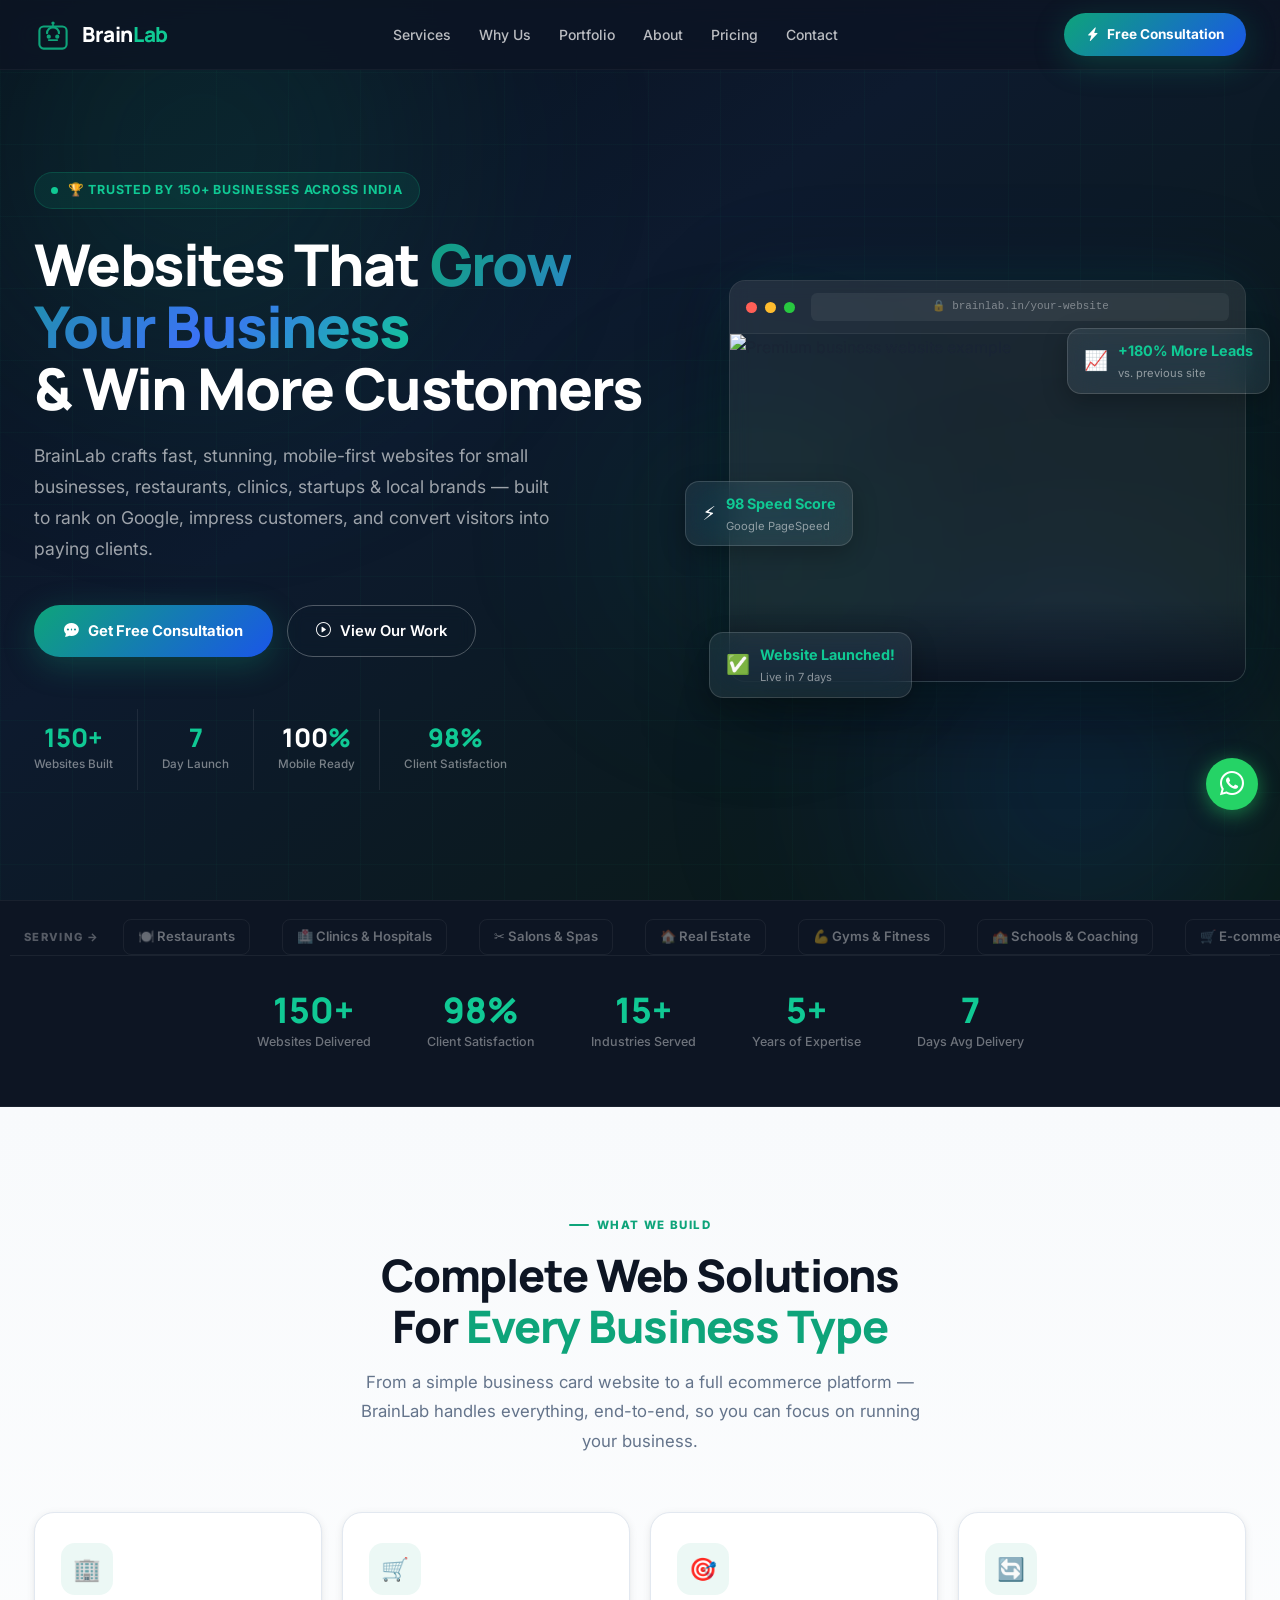
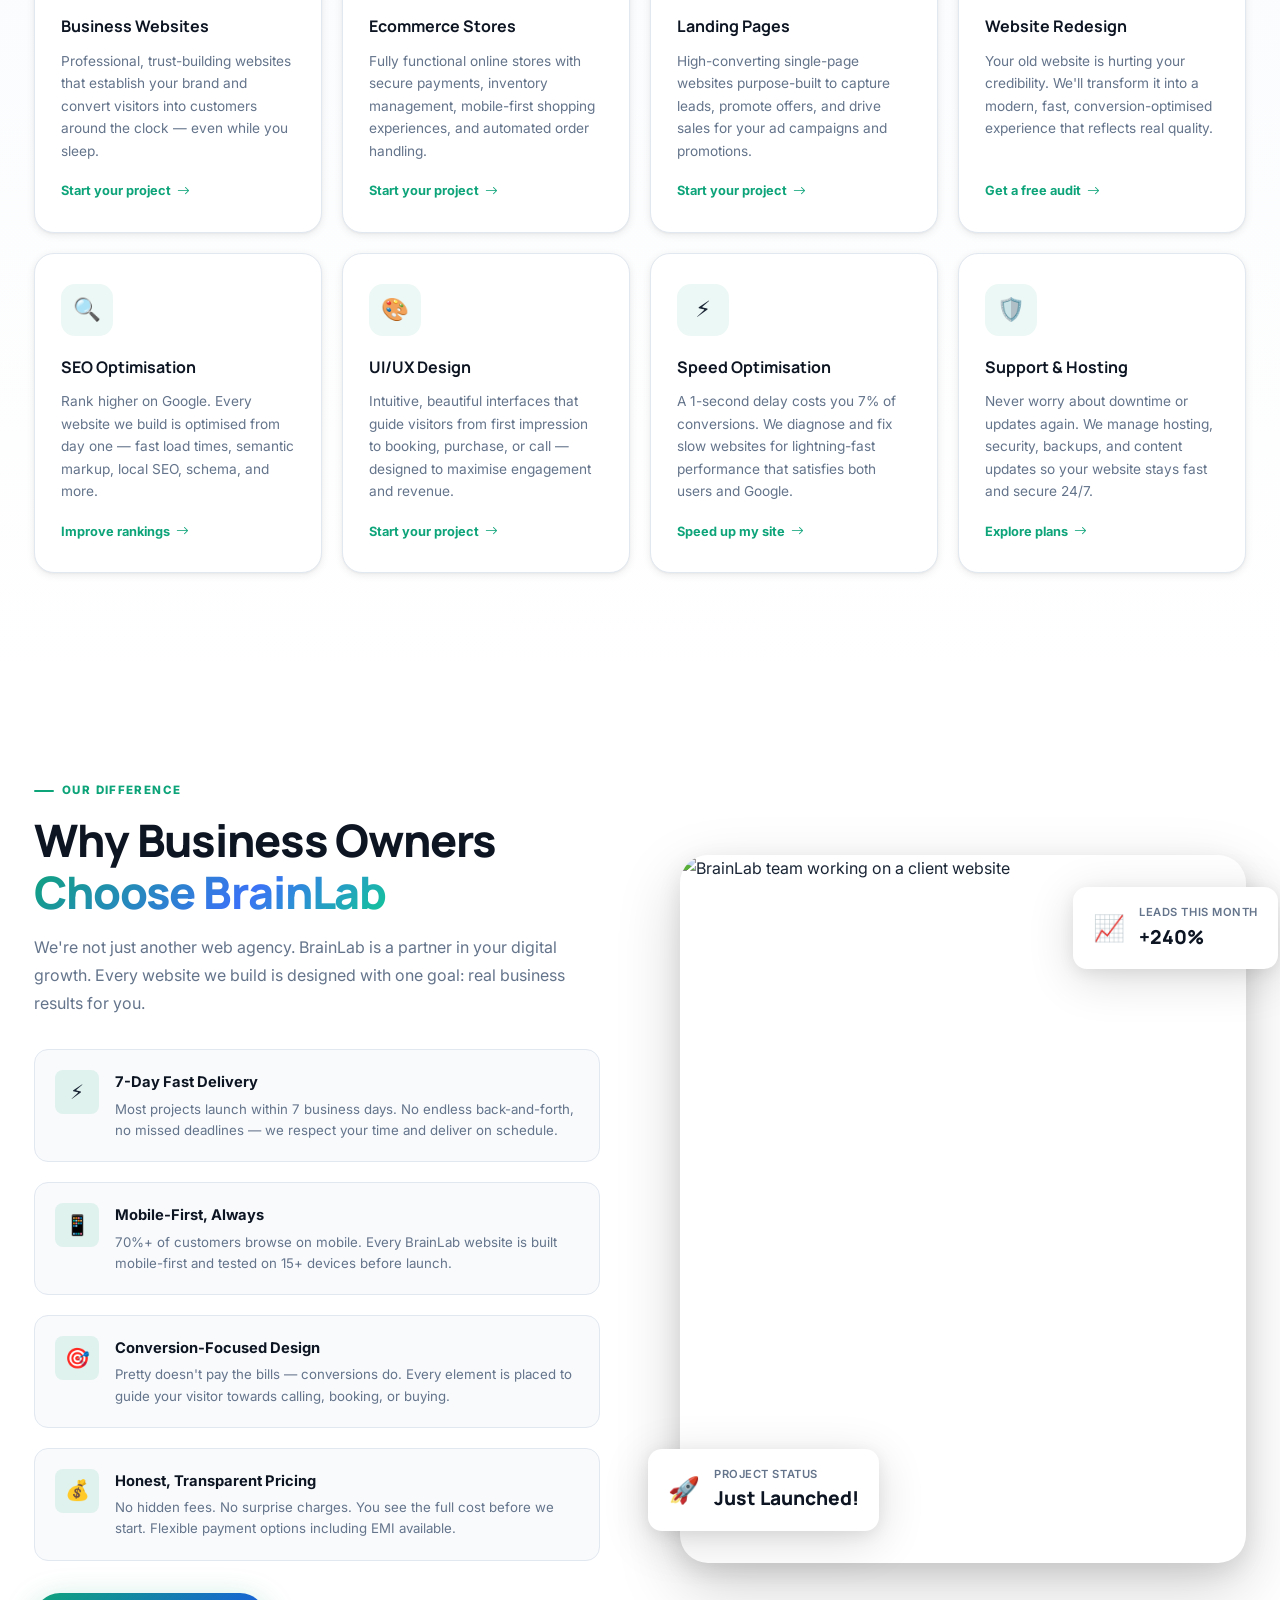
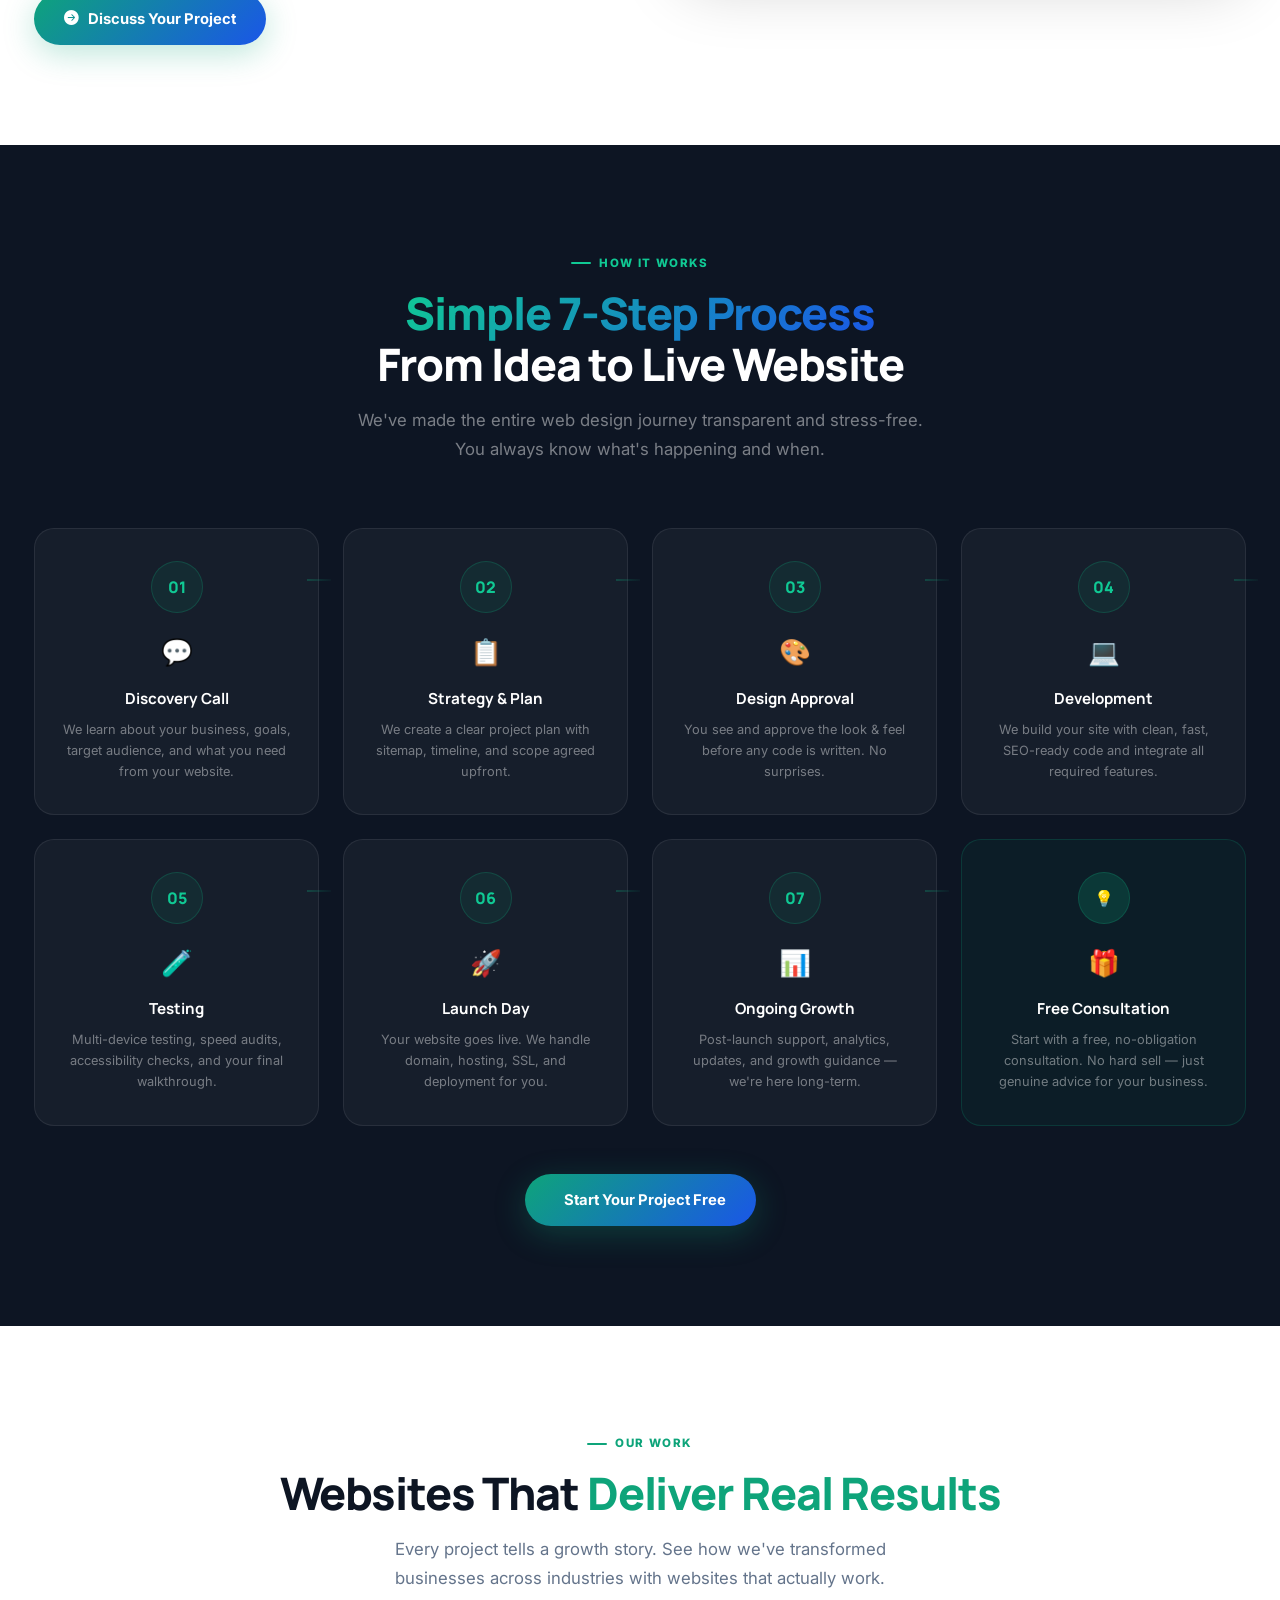
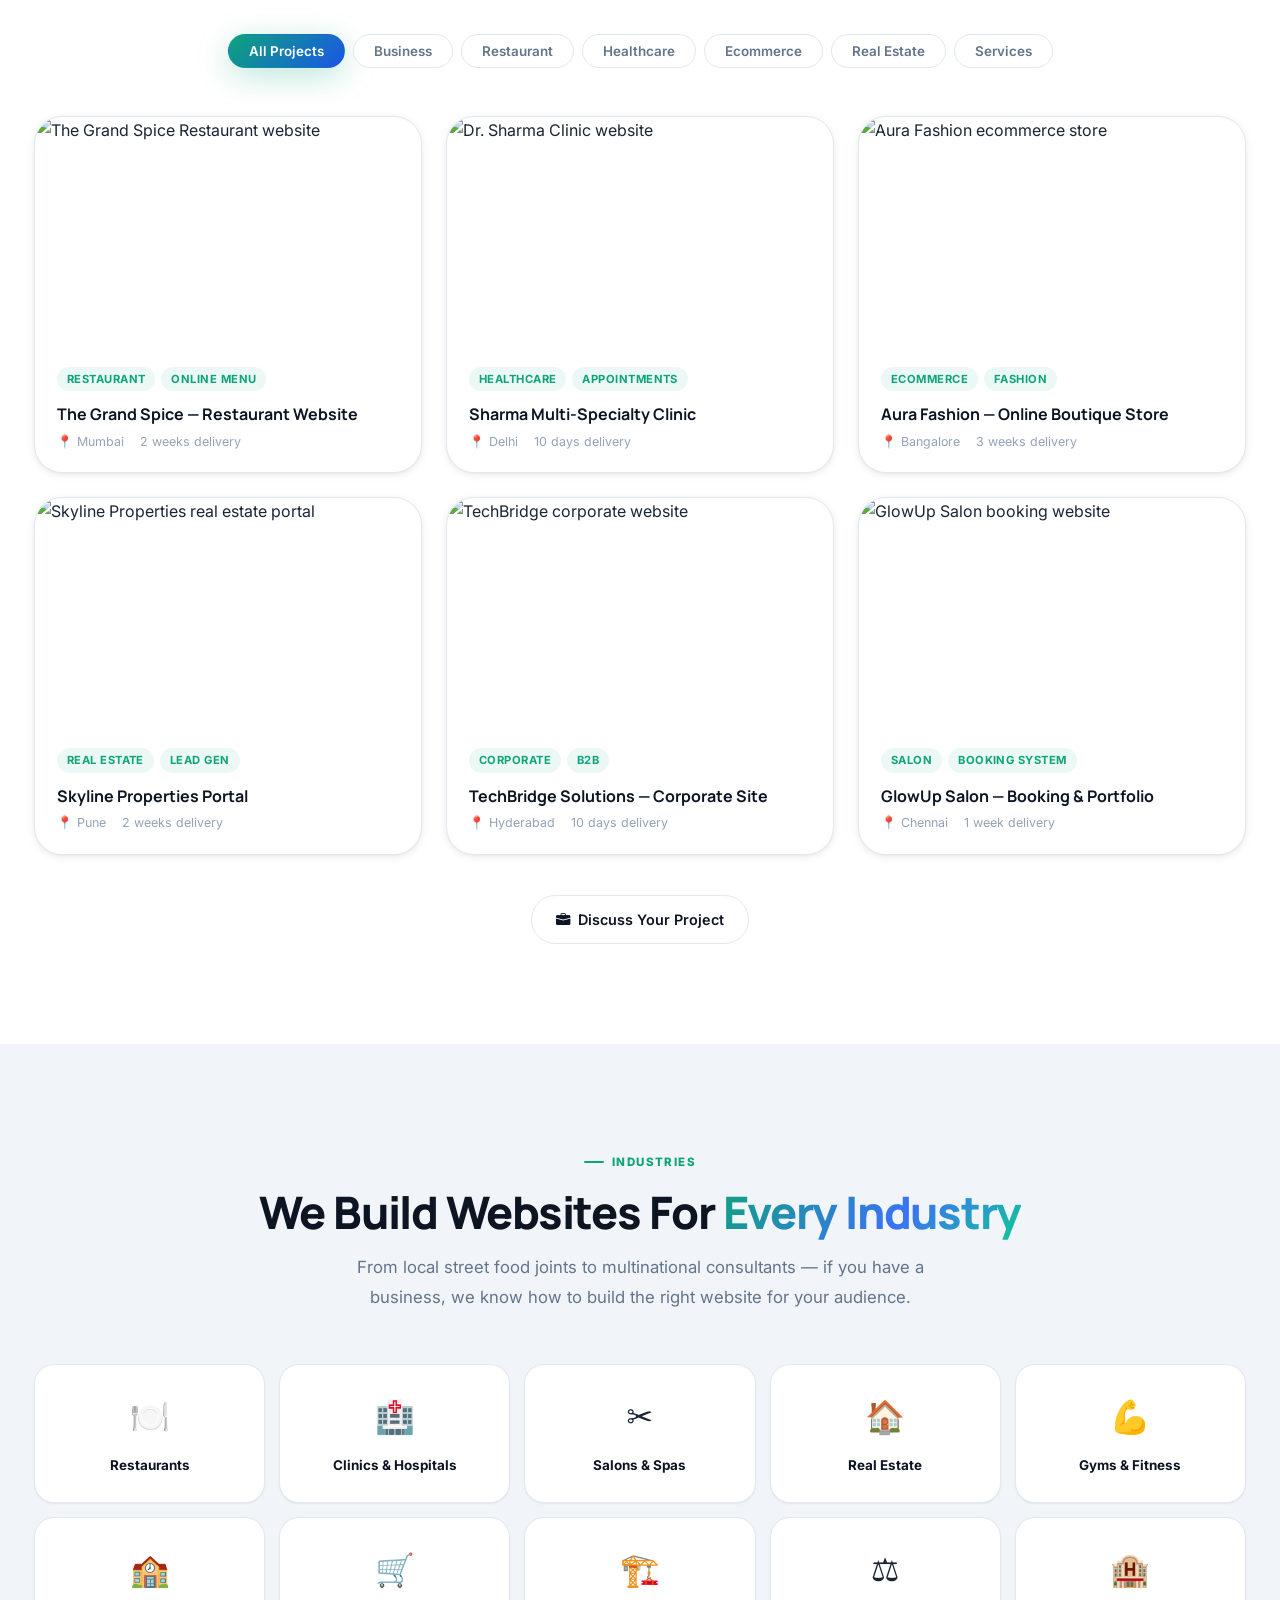
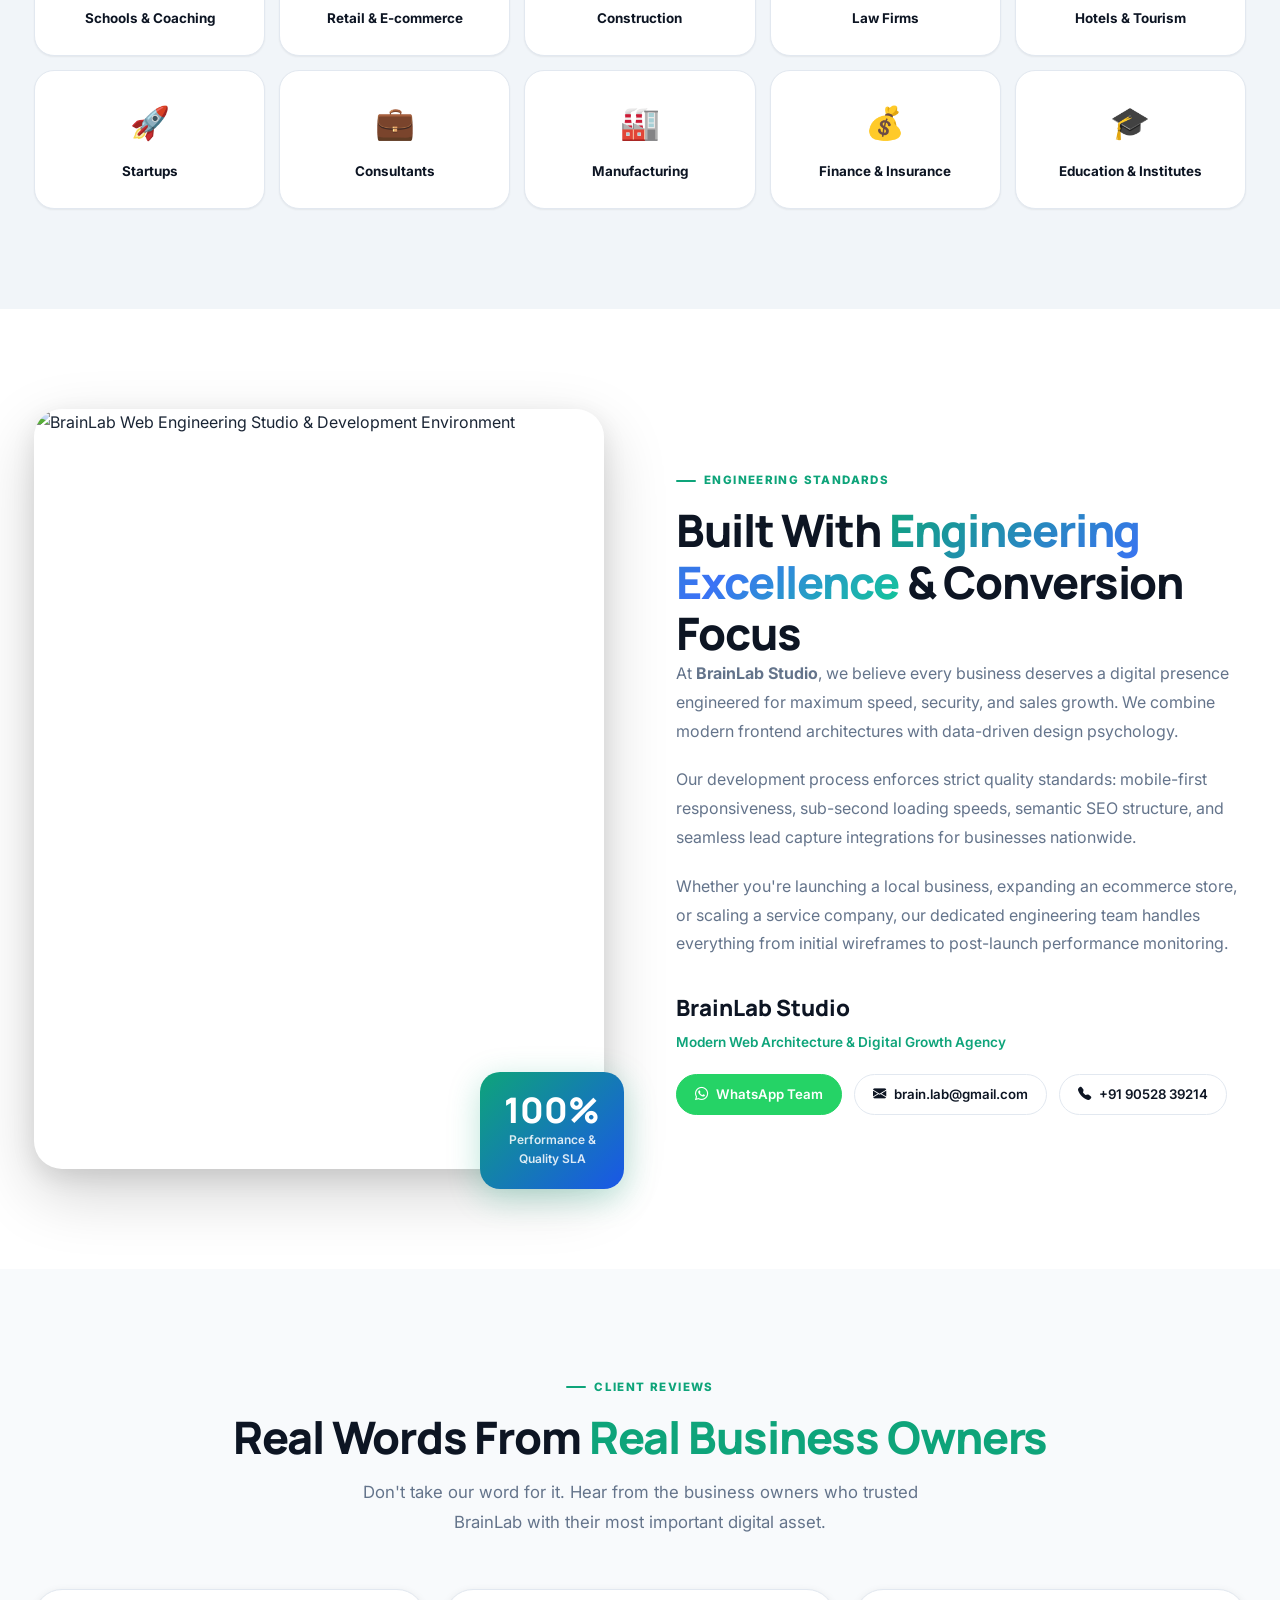
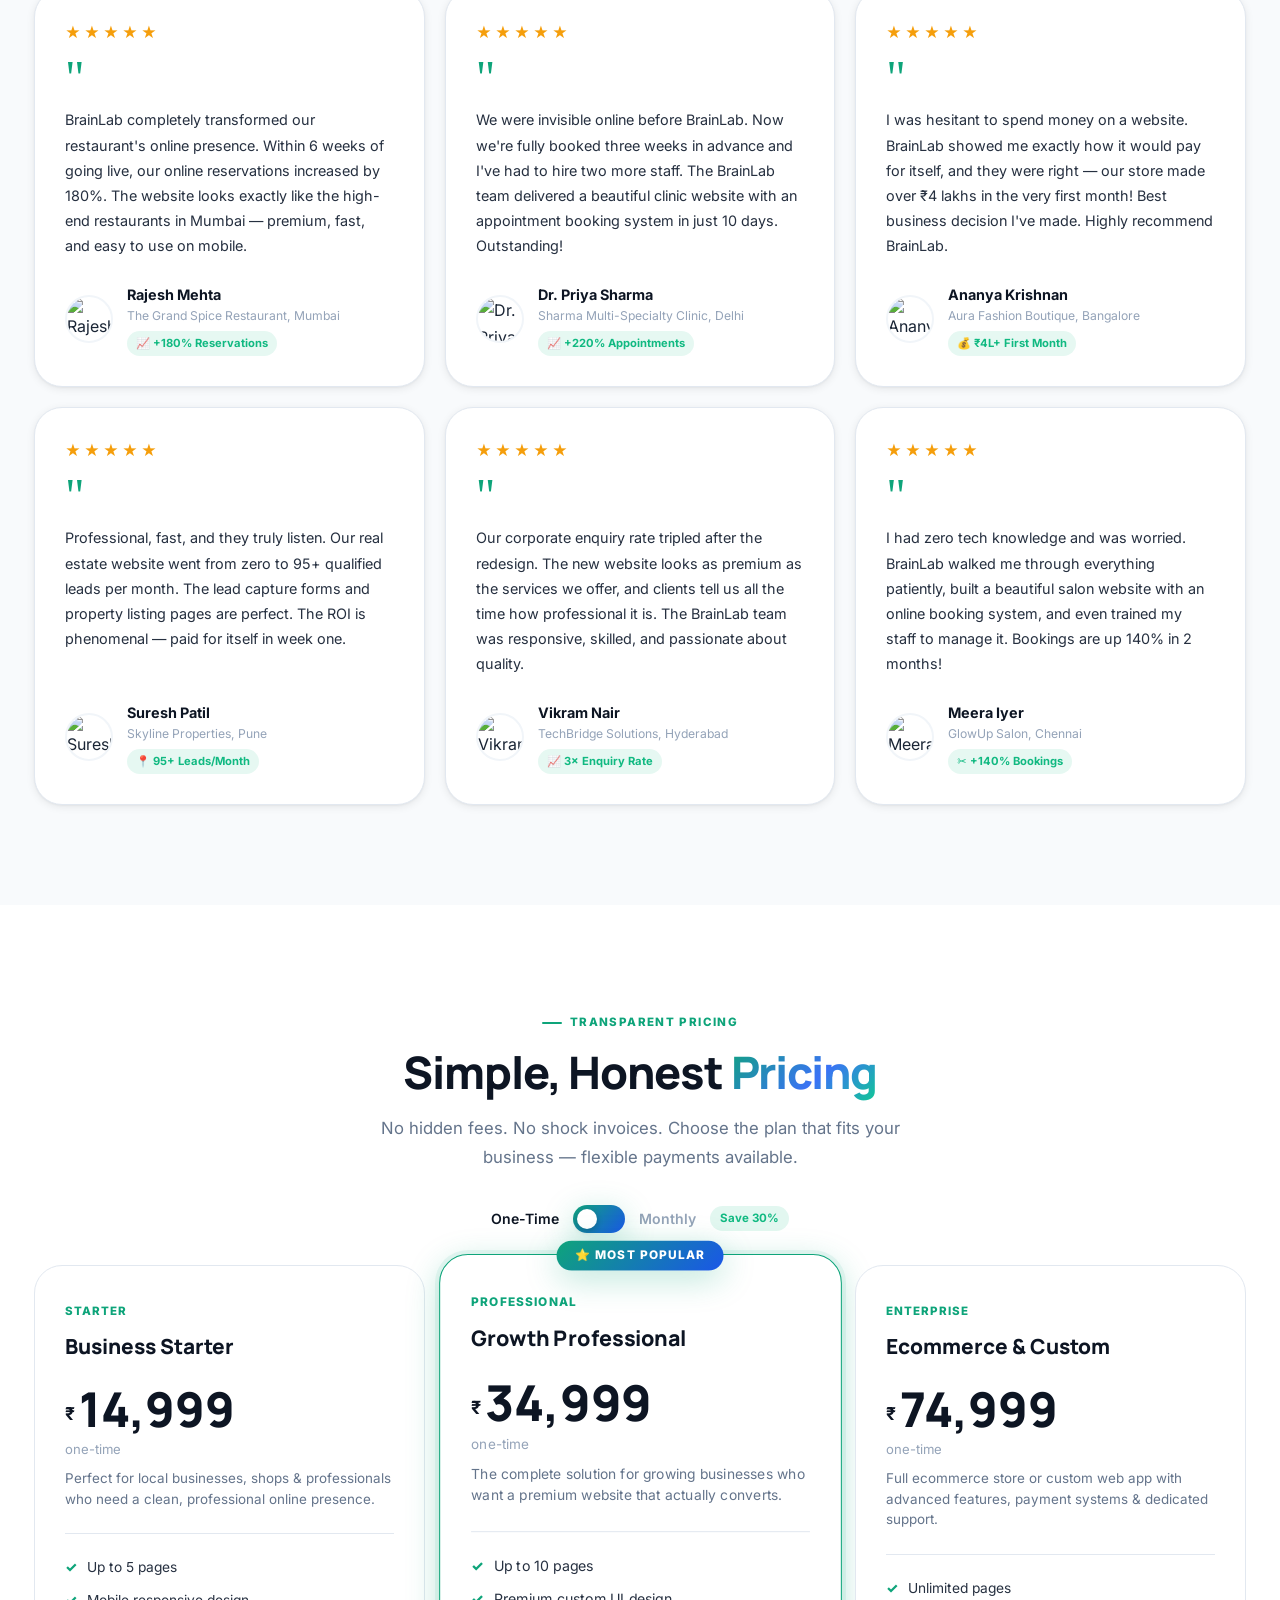
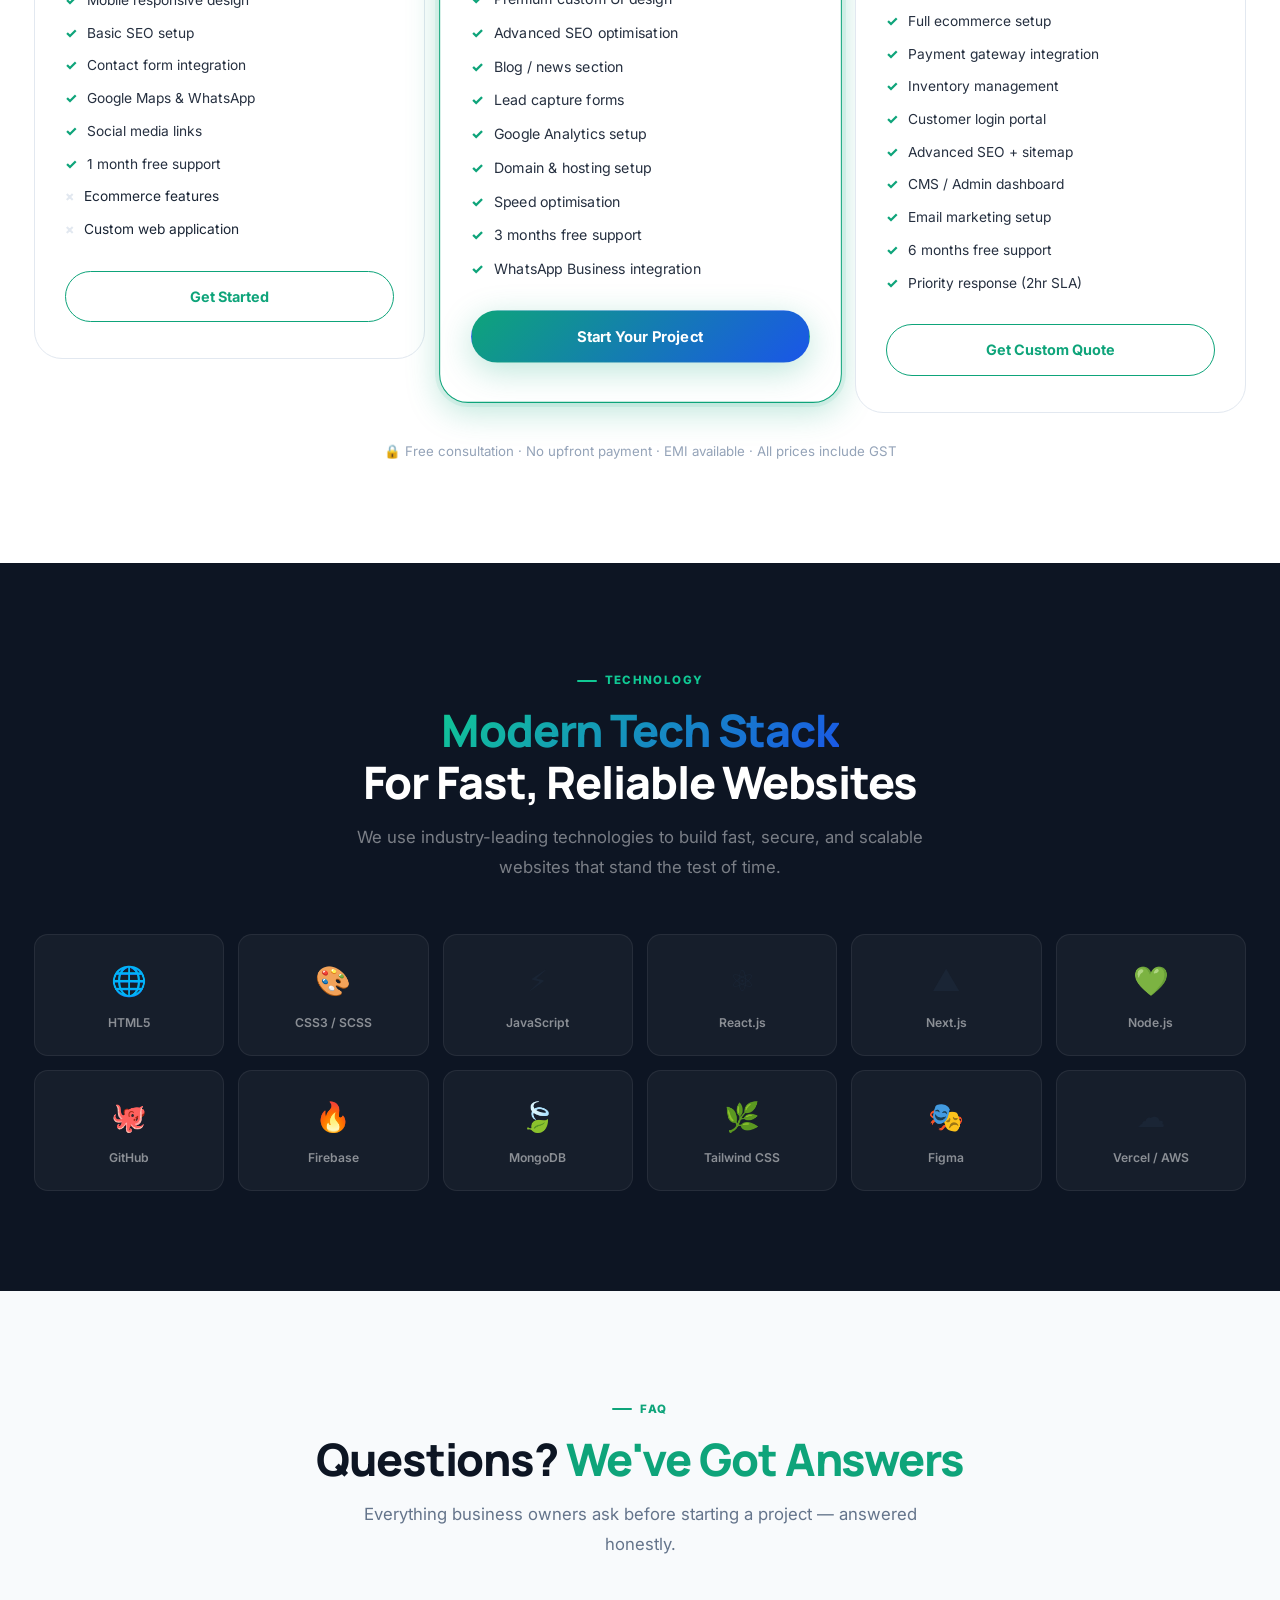
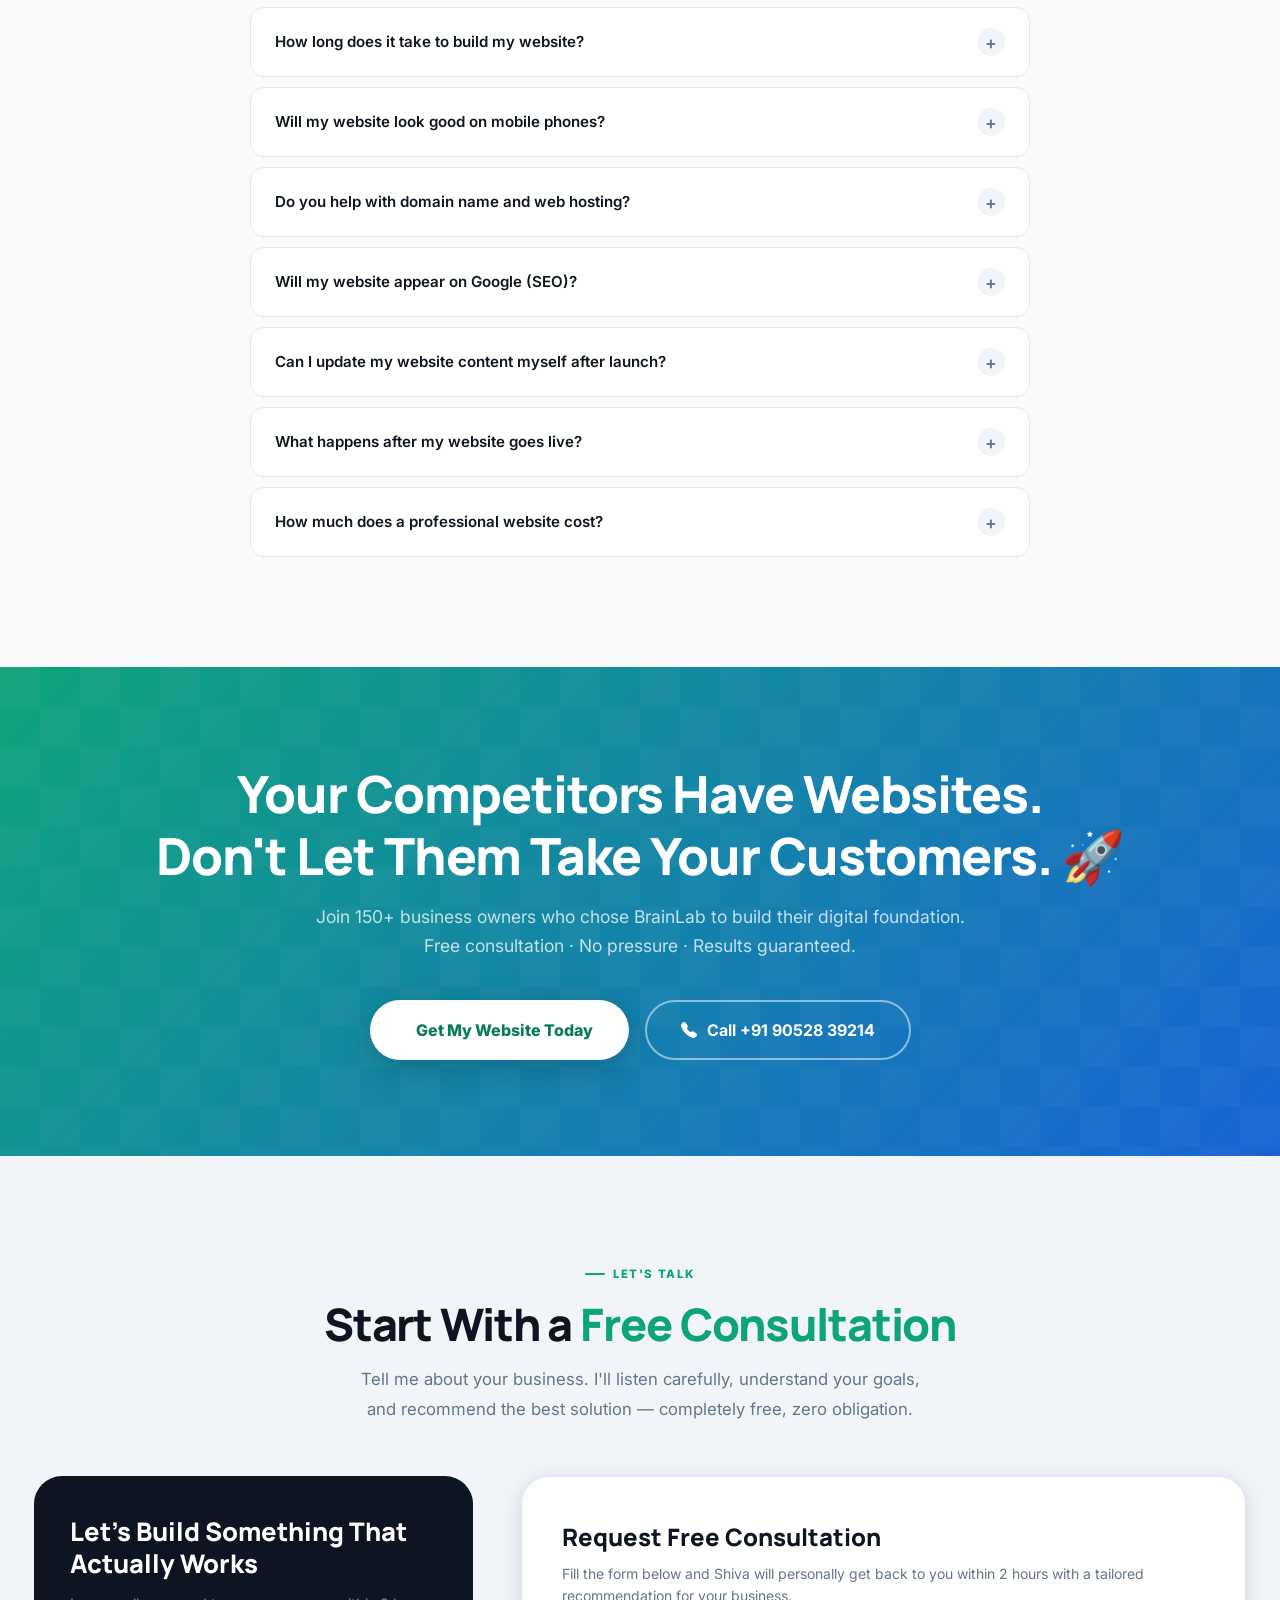
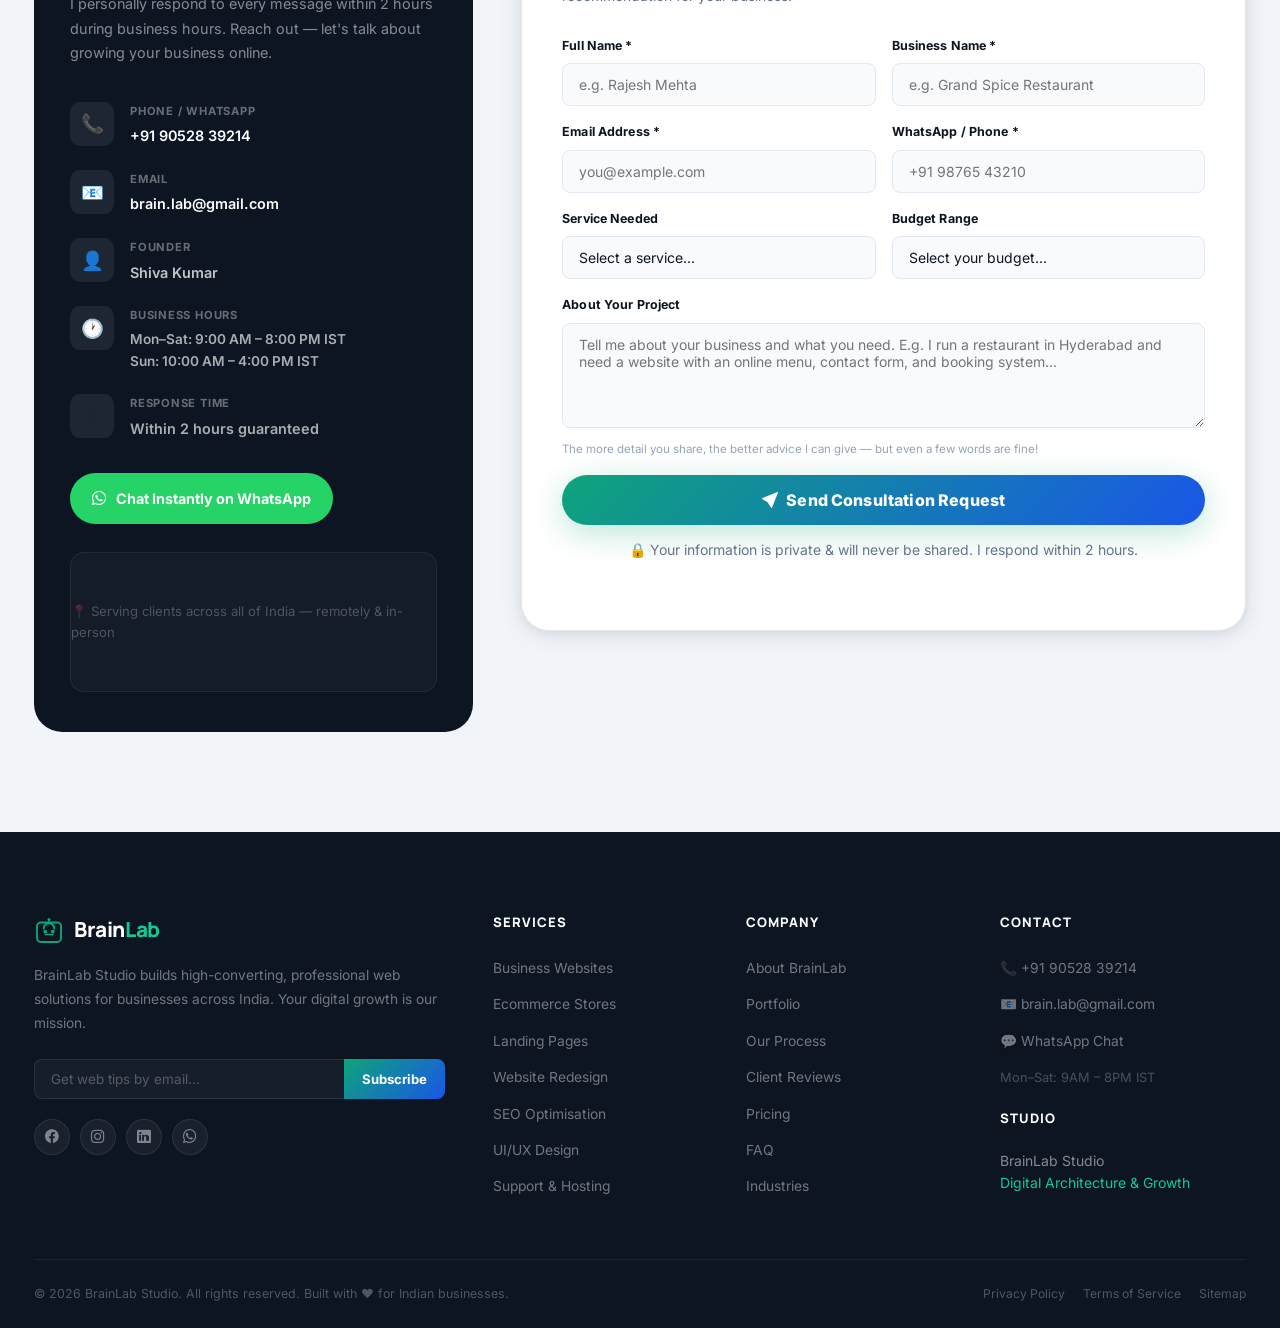
==== commit 60cea834: "feat: adopt brand-first BrainLab Studio model and remove personal photo" ====
--- a/index.html
+++ b/index.html
@@ -8,31 +8,29 @@
   <meta name="keywords" content="web design agency, BrainLab, professional website design, business website India, ecommerce website, landing page, SEO website, web development Hyderabad, Shiva Kumar web designer" />
   <meta name="author" content="Shiva Kumar — BrainLab" />
   <meta name="robots" content="index, follow" />
-  <link rel="canonical" href="https://brainlab.in/" />
+  <meta name="google-site-verification" content="google1abbfd25861028dd" />
+  <link rel="canonical" href="https://sivaitsme-arch.github.io/brainlab/" />
 
   <!-- Open Graph -->
   <meta property="og:type" content="website" />
-  <meta property="og:url" content="https://brainlab.in/" />
+  <meta property="og:url" content="https://sivaitsme-arch.github.io/brainlab/" />
   <meta property="og:title" content="BrainLab — High-Converting Websites That Grow Your Business" />
-  <meta property="og:description" content="Professional web design for small businesses, startups & local brands across India. Fast, SEO-optimized, mobile-first websites led by Shiva Kumar." />
-  <meta property="og:image" content="images/shiva-kumar.jpg" />
+  <meta property="og:description" content="Professional web design for small businesses, startups & local brands across India. Fast, SEO-optimized, mobile-first websites by BrainLab Studio." />
   <meta property="og:site_name" content="BrainLab Web Studio" />
 
   <!-- Twitter Card -->
   <meta name="twitter:card" content="summary_large_image" />
   <meta name="twitter:title" content="BrainLab — Professional Web Design Agency" />
   <meta name="twitter:description" content="We build websites that attract customers, build trust & generate leads 24/7." />
-  <meta name="twitter:image" content="images/shiva-kumar.jpg" />
 
   <!-- Schema.org Structured Data -->
   <script type="application/ld+json">
   {
     "@context": "https://schema.org",
     "@type": "ProfessionalService",
-    "name": "BrainLab",
-    "image": "https://brainlab.in/images/shiva-kumar.jpg",
-    "description": "BrainLab is a premier web design & digital development studio in Hyderabad, India. Founded by Shiva Kumar, we build high-converting, fast, mobile-first websites for businesses nationwide.",
-    "url": "https://brainlab.in/",
+    "name": "BrainLab Studio",
+    "description": "BrainLab is a premier web design & digital development studio in Hyderabad, India. We build high-converting, fast, mobile-first websites for businesses nationwide.",
+    "url": "https://sivaitsme-arch.github.io/brainlab/",
     "telephone": "+91-9052839214",
     "email": "brain.lab@gmail.com",
     "address": {
@@ -45,13 +43,6 @@
       "@type": "GeoCoordinates",
       "latitude": 17.385044,
       "longitude": 78.486671
-    },
-    "founder": {
-      "@type": "Person",
-      "name": "Shiva Kumar",
-      "jobTitle": "Founder & Lead Developer",
-      "telephone": "+91-9052839214",
-      "email": "brain.lab@gmail.com"
     },
     "priceRange": "₹14999 - ₹74999",
     "areaServed": ["Hyderabad", "Bangalore", "Mumbai", "Delhi", "Chennai", "Pune", "India"],
@@ -756,7 +747,7 @@
   </div>
 </section>
 
-<!-- ─── ABOUT / FOUNDER ───────────────────────────────────── -->
+<!-- ─── ABOUT / STUDIO ────────────────────────────────────── -->
 <section id="about" class="section" aria-labelledby="about-heading">
   <div class="container">
     <div class="about-inner">
@@ -764,33 +755,33 @@
       <div class="founder-img-wrap reveal-left">
         <img
           class="founder-img"
-          src="images/shiva-kumar.jpg"
-          alt="Shiva Kumar — Founder & Lead Web Developer at BrainLab"
+          src="https://images.unsplash.com/photo-1522071820081-009f0129c71c?w=600&auto=format&fit=crop&q=80"
+          alt="BrainLab Web Engineering Studio & Development Environment"
           loading="lazy"
-          width="500"
-          height="667"
+          width="600"
+          height="750"
         />
         <div class="founder-badge" aria-hidden="true">
-          <div class="years">5+</div>
-          <div class="label">Years Building<br/>Websites</div>
+          <div class="years">100%</div>
+          <div class="label">Performance &<br/>Quality SLA</div>
         </div>
       </div>
 
       <div class="about-content reveal-right">
-        <span class="section-label">Meet the Founder</span>
+        <span class="section-label">Engineering Standards</span>
         <h2 class="section-title" id="about-heading">
-          Built by Someone Who <span class="grad">Actually Cares</span> About Your Results
+          Built With <span class="grad">Engineering Excellence</span> & Conversion Focus
         </h2>
-        <p>Hi, I'm <strong>Shiva Kumar</strong> — founder of BrainLab and the person who'll personally work on your website. I started BrainLab because I saw too many businesses with outdated, slow websites that were actively costing them customers.</p>
-        <p>With 5+ years building digital solutions, I've seen firsthand how the right website can completely transform a business. A restaurant that doubles its reservations. A clinic that fills up three weeks in advance. A boutique store that makes ₹4 lakhs in its first month online.</p>
-        <p>At BrainLab, I don't outsource your project or hand it to a junior. I'm involved in every website, from strategy to launch, ensuring it truly reflects your brand and drives your goals.</p>
-
-        <div class="founder-name">Shiva Kumar</div>
-        <div class="founder-role">Founder & Lead Web Developer — BrainLab</div>
+        <p>At <strong>BrainLab Studio</strong>, we believe every business deserves a digital presence engineered for maximum speed, security, and sales growth. We combine modern frontend architectures with data-driven design psychology.</p>
+        <p>Our development process enforces strict quality standards: mobile-first responsiveness, sub-second loading speeds, semantic SEO structure, and seamless lead capture integrations for businesses nationwide.</p>
+        <p>Whether you're launching a local business, expanding an ecommerce store, or scaling a service company, our dedicated engineering team handles everything from initial wireframes to post-launch performance monitoring.</p>
+
+        <div class="founder-name">BrainLab Studio</div>
+        <div class="founder-role">Modern Web Architecture & Digital Growth Agency</div>
 
         <div class="founder-contact-links">
-          <a href="https://wa.me/919052839214?text=Hi%20Shiva%2C%20I%20want%20to%20build%20a%20website%20for%20my%20business!" class="flink wa" target="_blank" rel="noopener noreferrer" aria-label="WhatsApp Shiva Kumar">
-            <i class="bi bi-whatsapp" aria-hidden="true"></i> WhatsApp Me
+          <a href="https://wa.me/919052839214?text=Hi%20BrainLab%20Team%2C%20I%20want%20to%20build%20a%20website%20for%20my%20business!" class="flink wa" target="_blank" rel="noopener noreferrer" aria-label="WhatsApp BrainLab Team">
+            <i class="bi bi-whatsapp" aria-hidden="true"></i> WhatsApp Team
           </a>
           <a href="mailto:brain.lab@gmail.com" class="flink" aria-label="Email BrainLab">
             <i class="bi bi-envelope-fill" aria-hidden="true"></i> brain.lab@gmail.com
@@ -821,7 +812,7 @@
       <div class="testi-card reveal">
         <div class="testi-stars" aria-label="5 out of 5 stars">★★★★★</div>
         <span class="testi-open-quote" aria-hidden="true">"</span>
-        <p class="testi-text">Shiva completely transformed our restaurant's online presence. Within 6 weeks of going live, our online reservations increased by 180%. The website looks exactly like the high-end restaurants in Mumbai — premium, fast, and easy to use on mobile.</p>
+        <p class="testi-text">BrainLab completely transformed our restaurant's online presence. Within 6 weeks of going live, our online reservations increased by 180%. The website looks exactly like the high-end restaurants in Mumbai — premium, fast, and easy to use on mobile.</p>
         <div class="testi-author">
           <img
             class="testi-av"
@@ -842,7 +833,7 @@
       <div class="testi-card reveal">
         <div class="testi-stars" aria-label="5 out of 5 stars">★★★★★</div>
         <span class="testi-open-quote" aria-hidden="true">"</span>
-        <p class="testi-text">We were invisible online before BrainLab. Now we're fully booked three weeks in advance and I've had to hire two more staff. Shiva delivered a beautiful clinic website with an appointment booking system in just 10 days. Outstanding!</p>
+        <p class="testi-text">We were invisible online before BrainLab. Now we're fully booked three weeks in advance and I've had to hire two more staff. The BrainLab team delivered a beautiful clinic website with an appointment booking system in just 10 days. Outstanding!</p>
         <div class="testi-author">
           <img
             class="testi-av"
@@ -863,7 +854,7 @@
       <div class="testi-card reveal">
         <div class="testi-stars" aria-label="5 out of 5 stars">★★★★★</div>
         <span class="testi-open-quote" aria-hidden="true">"</span>
-        <p class="testi-text">I was hesitant to spend money on a website. Shiva showed me exactly how it would pay for itself, and he was right — our store made over ₹4 lakhs in the very first month! Best business decision I've made. Highly recommend BrainLab.</p>
+        <p class="testi-text">I was hesitant to spend money on a website. BrainLab showed me exactly how it would pay for itself, and they were right — our store made over ₹4 lakhs in the very first month! Best business decision I've made. Highly recommend BrainLab.</p>
         <div class="testi-author">
           <img
             class="testi-av"
@@ -905,7 +896,7 @@
       <div class="testi-card reveal">
         <div class="testi-stars" aria-label="5 out of 5 stars">★★★★★</div>
         <span class="testi-open-quote" aria-hidden="true">"</span>
-        <p class="testi-text">Our corporate enquiry rate tripled after the redesign. The new website looks as premium as the services we offer, and clients tell us all the time how professional it is. Shiva was responsive, skilled, and genuinely passionate about quality.</p>
+        <p class="testi-text">Our corporate enquiry rate tripled after the redesign. The new website looks as premium as the services we offer, and clients tell us all the time how professional it is. The BrainLab team was responsive, skilled, and passionate about quality.</p>
         <div class="testi-author">
           <img
             class="testi-av"
@@ -926,7 +917,7 @@
       <div class="testi-card reveal">
         <div class="testi-stars" aria-label="5 out of 5 stars">★★★★★</div>
         <span class="testi-open-quote" aria-hidden="true">"</span>
-        <p class="testi-text">I had zero tech knowledge and was worried. Shiva walked me through everything patiently, built a beautiful salon website with an online booking system, and even trained my staff to manage it. Bookings are up 140% in 2 months!</p>
+        <p class="testi-text">I had zero tech knowledge and was worried. BrainLab walked me through everything patiently, built a beautiful salon website with an online booking system, and even trained my staff to manage it. Bookings are up 140% in 2 months!</p>
         <div class="testi-author">
           <img
             class="testi-av"
@@ -1344,7 +1335,7 @@
           </svg>
           <div class="footer-logo-text">Brain<span>Lab</span></div>
         </div>
-        <p class="footer-about">BrainLab builds professional, conversion-focused websites for businesses across India. Founded by Shiva Kumar. Your growth is our mission.</p>
+        <p class="footer-about">BrainLab Studio builds high-converting, professional web solutions for businesses across India. Your digital growth is our mission.</p>
         <div class="footer-newsletter">
           <input type="email" class="newsletter-inp" placeholder="Get web tips by email..." aria-label="Email for newsletter" />
           <button class="newsletter-btn-sub" type="button" id="newsletter-btn">Subscribe</button>
@@ -1373,7 +1364,7 @@
       <div>
         <div class="footer-col-h">Company</div>
         <ul class="footer-ul">
-          <li><a href="#about">About Shiva Kumar</a></li>
+          <li><a href="#about">About BrainLab</a></li>
           <li><a href="#portfolio">Portfolio</a></li>
           <li><a href="#process">Our Process</a></li>
           <li><a href="#testimonials">Client Reviews</a></li>
@@ -1392,10 +1383,10 @@
           <li style="color:rgba(255,255,255,0.25); font-size:0.8rem; margin-top:4px;">Mon–Sat: 9AM – 8PM IST</li>
         </ul>
         <div style="margin-top:20px;">
-          <div class="footer-col-h">Founder</div>
+          <div class="footer-col-h">Studio</div>
           <div style="font-size:0.875rem; color:rgba(255,255,255,0.5); line-height:1.6;">
-            Shiva Kumar<br/>
-            <span style="color:var(--teal-light);">Lead Developer & Designer</span>
+            BrainLab Studio<br/>
+            <span style="color:var(--teal-light);">Digital Architecture & Growth</span>
           </div>
         </div>
       </div>
@@ -1403,7 +1394,7 @@
     </div>
 
     <div class="footer-bottom">
-      <div class="footer-copy">© <span id="footer-year"></span> BrainLab. All rights reserved. Built with ❤️ by Shiva Kumar for Indian businesses.</div>
+      <div class="footer-copy">© <span id="footer-year"></span> BrainLab Studio. All rights reserved. Built with ❤️ for Indian businesses.</div>
       <div class="footer-legal" role="list">
         <a href="#" role="listitem">Privacy Policy</a>
         <a href="#" role="listitem">Terms of Service</a>
@@ -1415,7 +1406,7 @@
 
 <!-- ─── FLOATING BUTTONS ──────────────────────────────────── -->
 <a
-  href="https://wa.me/919052839214?text=Hi%20Shiva%2C%20I%20want%20to%20build%20a%20website%20for%20my%20business!"
+  href="https://wa.me/919052839214?text=Hi%20BrainLab%20Team%2C%20I%20want%20to%20build%20a%20website%20for%20my%20business!"
   class="float-wa"
   target="_blank"
   rel="noopener noreferrer"
